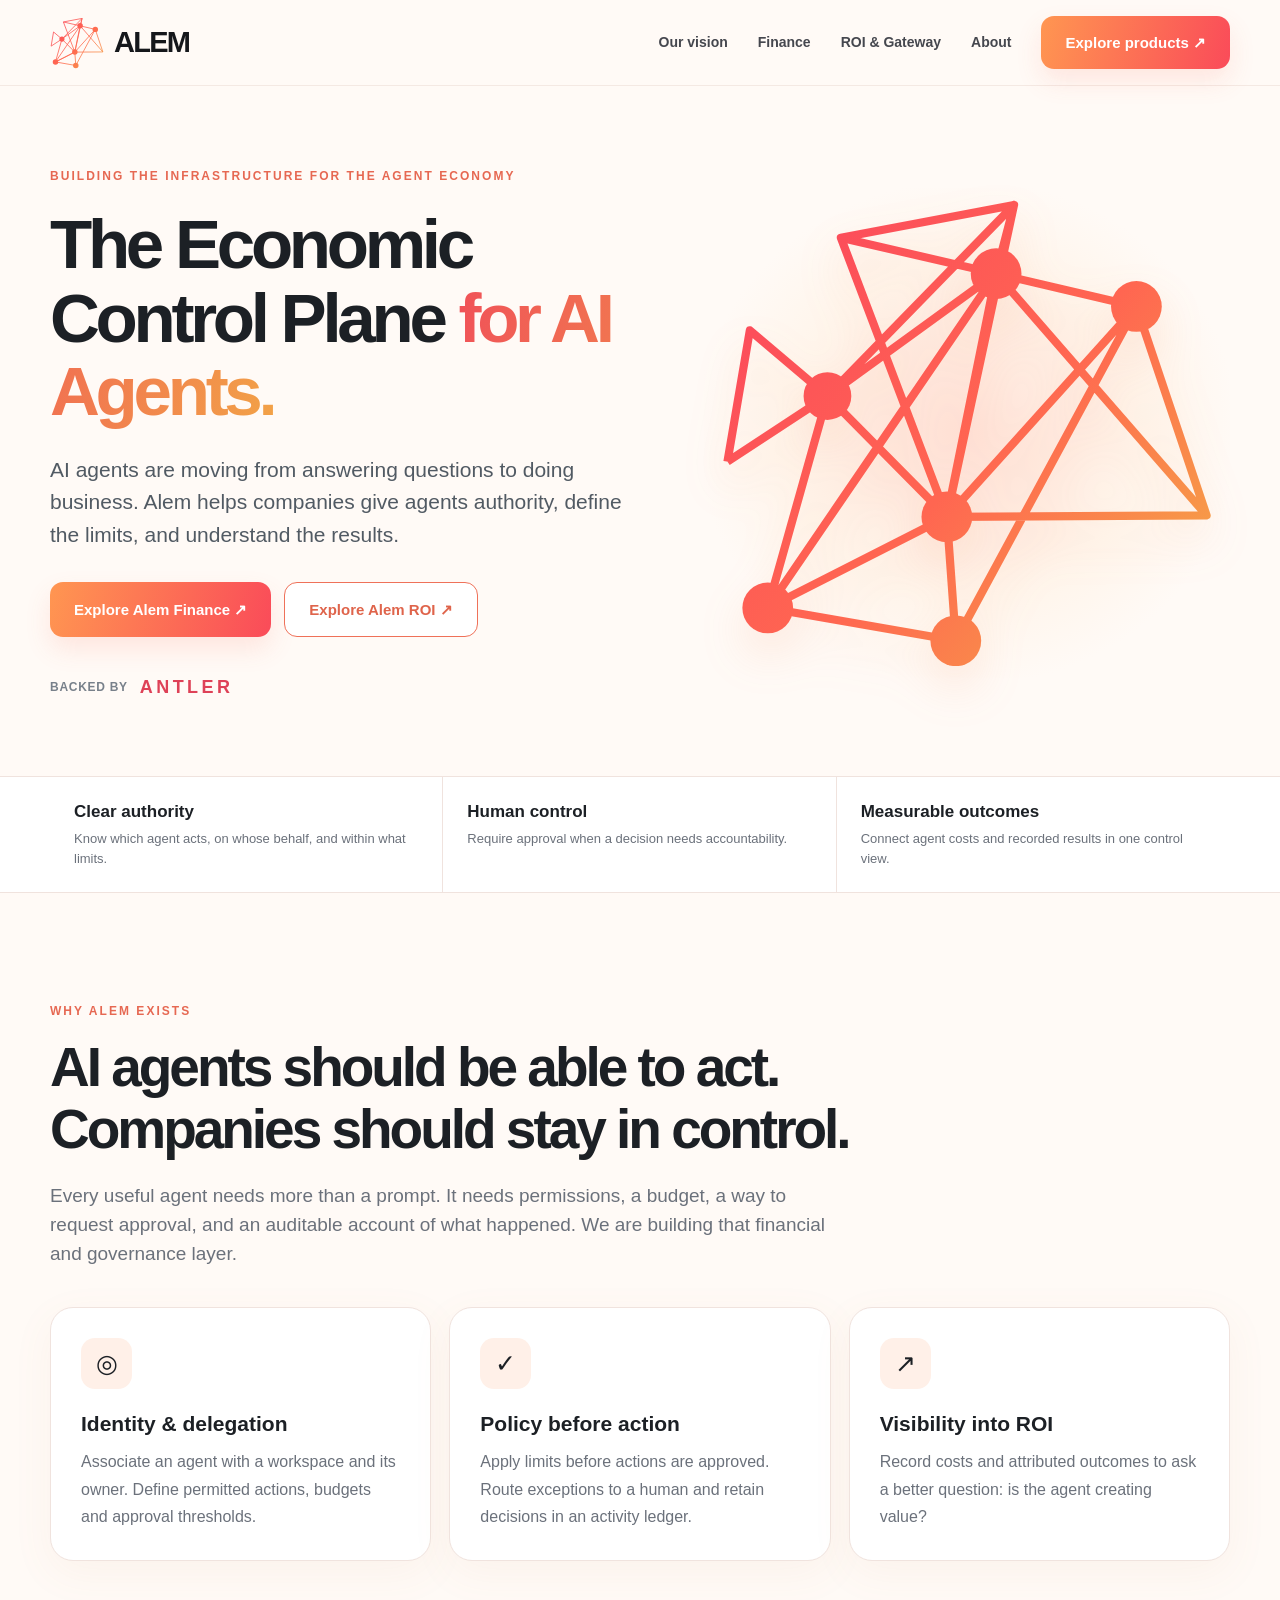
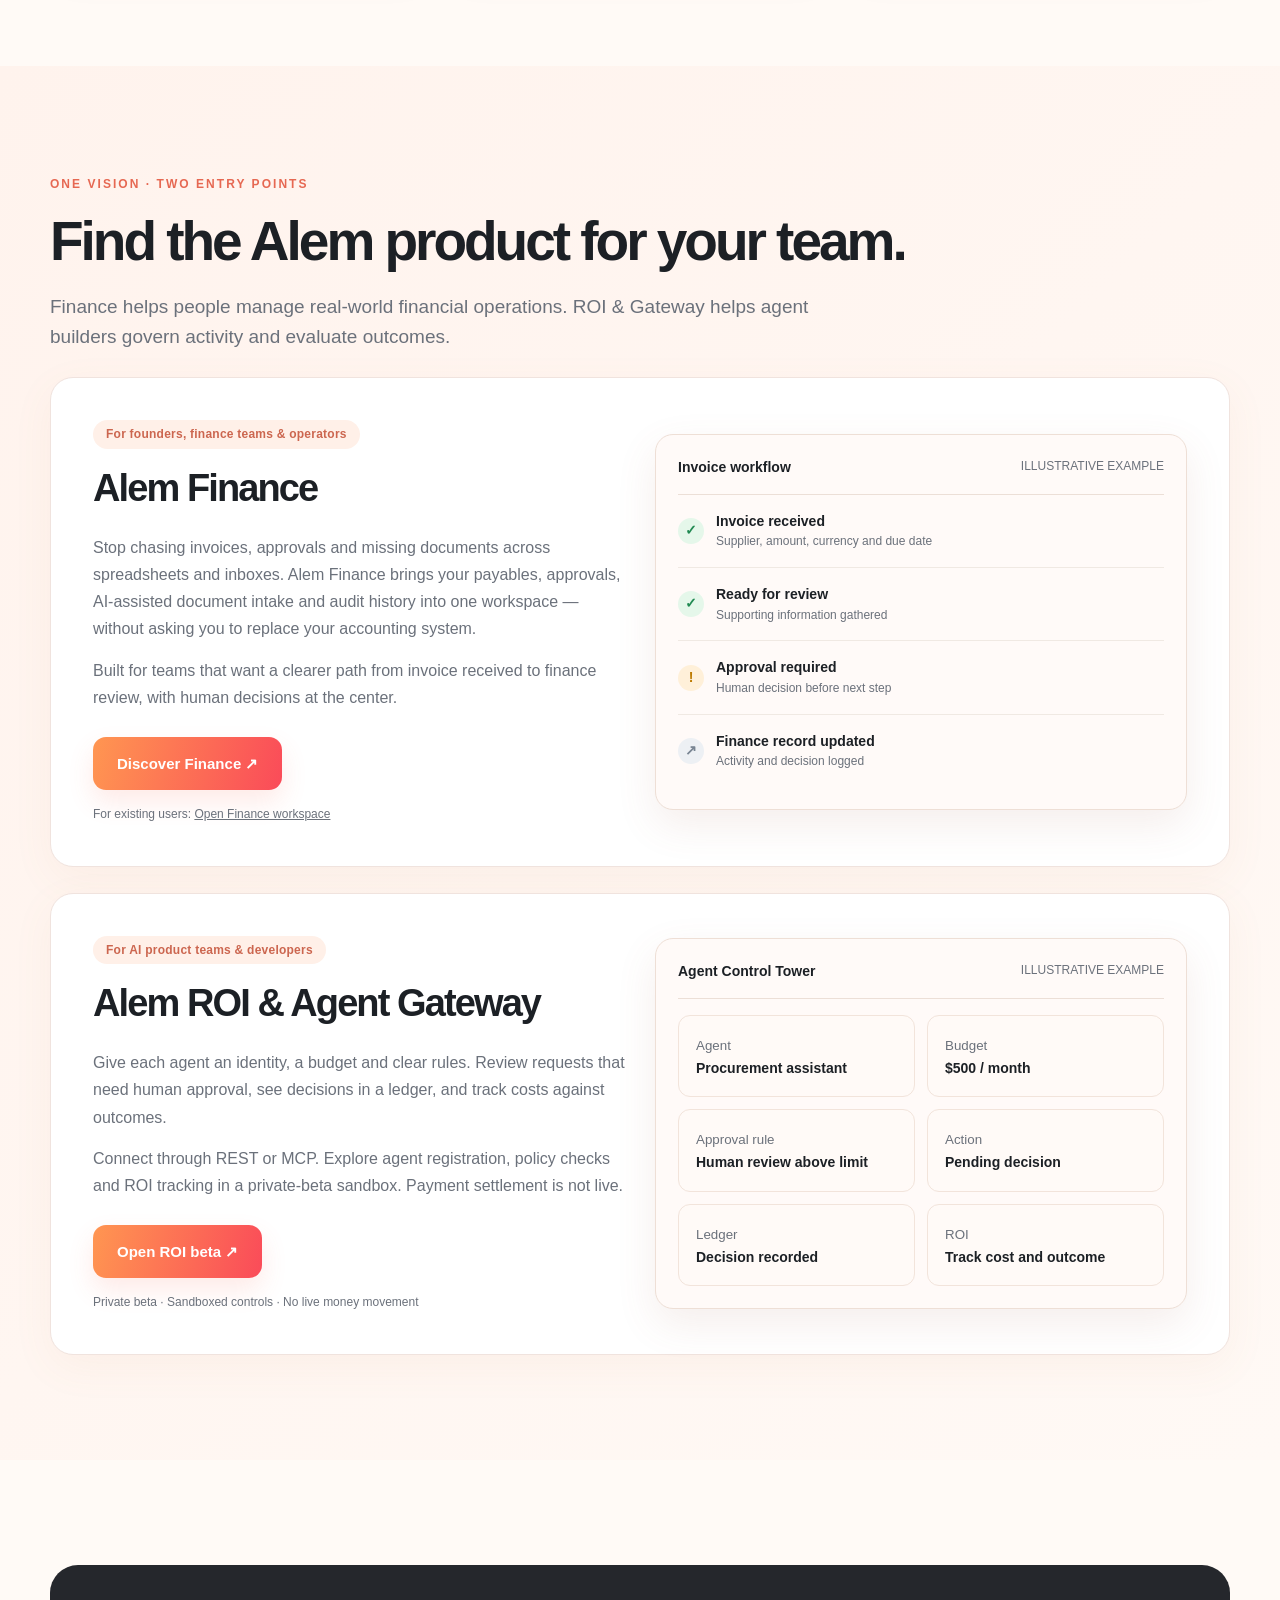
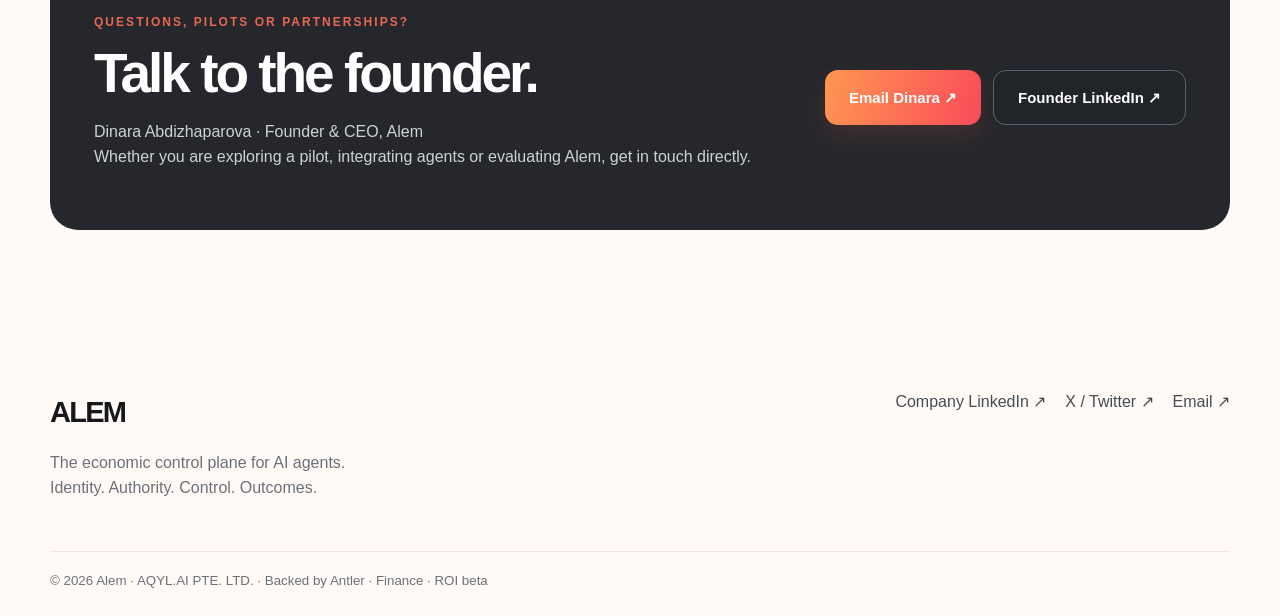
==== index.html @ 7bfc867e "Add redesigned Alem vision homepage with Finance, ROI, Antler, founder and social links" ====
<!doctype html>
<html lang="en">
<head>
<meta charset="utf-8"><meta name="viewport" content="width=device-width, initial-scale=1">
<title>Alem — The Economic Control Plane for AI Agents</title>
<meta name="description" content="Alem helps companies put AI agents to work with identity, delegated authority, budgets, approvals, and measurable outcomes. Explore Alem Finance and Alem ROI.">
<meta name="theme-color" content="#fffaf6"><link rel="canonical" href="https://askalem.com/">
<meta property="og:title" content="Alem — The Economic Control Plane for AI Agents"><meta property="og:description" content="Give your agent a budget. See if it can earn it back."><meta property="og:type" content="website"><meta property="og:url" content="https://askalem.com/">
<script type="application/ld+json">{"@context":"https://schema.org","@type":"Organization","name":"Alem","legalName":"AQYL.AI PTE. LTD.","url":"https://askalem.com/","email":"dinara@askalem.com","sameAs":["https://www.linkedin.com/company/askalemcom/","https://x.com/askalemai"],"founder":{"@type":"Person","name":"Dinara Abdizhaparova","url":"https://www.linkedin.com/in/dinara-a-2a48a358/"}}</script>
<style>
:root{--ink:#1c2025;--muted:#6b717b;--line:#f0e3de;--coral:#fa515a;--orange:#f49c4b;--bg:#fffaf6;--cream:#fff1e9}
*{box-sizing:border-box}html{scroll-behavior:smooth}body{margin:0;font:16px/1.55 Inter,-apple-system,BlinkMacSystemFont,"Segoe UI",Arial,sans-serif;color:var(--ink);background:var(--bg)}a{color:inherit;text-decoration:none}a:hover{opacity:.86}.container{width:min(1180px,calc(100% - 44px));margin:auto}
header{position:sticky;top:0;z-index:20;background:#fffaf6ef;backdrop-filter:blur(14px);border-bottom:1px solid #f4e9e3}.nav{height:85px;display:flex;align-items:center;justify-content:space-between;gap:22px}.logo{display:flex;align-items:center;gap:10px;font-size:29px;font-weight:900;letter-spacing:-.06em;color:#15171b}.logo svg{width:54px;height:54px}.navlinks{display:flex;align-items:center;gap:30px;font-size:14px;font-weight:550}.navlinks a:not(.btn){color:#45474e}
.btn{display:inline-flex;align-items:center;justify-content:center;gap:13px;border-radius:13px;padding:15px 24px;font-size:15px;font-weight:750;white-space:nowrap;transition:transform .15s;min-height:50px}.btn:hover{transform:translateY(-2px);opacity:1}.btn.primary{color:#fff;background:linear-gradient(105deg,#ff9651,#fa4b59);box-shadow:0 12px 26px #f7654b22}.btn.outline{border:1px solid #ef7159;color:#df644b;background:#fff}.btn.dark{background:#212429;color:#fff}
.hero{display:grid;grid-template-columns:1.08fr .92fr;align-items:center;gap:36px;min-height:690px;padding:75px 0 72px}.eyebrow{font-size:12px;letter-spacing:.17em;font-weight:850;color:#e66852;text-transform:uppercase}.hero h1{font-size:clamp(44px,5.4vw,77px);line-height:1.065;letter-spacing:-.062em;margin:20px 0 25px;max-width:680px}.gradient{background:linear-gradient(105deg,#f05158,#f2a247);background-clip:text;-webkit-background-clip:text;color:transparent}.hero p{max-width:600px;font-size:21px;color:#515a63;line-height:1.55}.actions{display:flex;gap:13px;flex-wrap:wrap;margin-top:30px}.trust{margin-top:37px;display:flex;align-items:center;gap:12px;font-size:12px;font-weight:700;color:#78808a;letter-spacing:.06em}.trust strong{color:#de4157;letter-spacing:.19em;font-size:18px}.glow{position:relative;display:grid;place-items:center;min-height:490px;background:radial-gradient(ellipse,#ffe2d7 0%,#fff5eb 48%,transparent 73%)}.glow svg{width:min(100%,500px);filter:drop-shadow(0 22px 22px #ee7e4b24)}
.stats{border-top:1px solid var(--line);border-bottom:1px solid var(--line);background:#fff}.stats .container{display:grid;grid-template-columns:repeat(3,1fr)}.stat{padding:22px 24px;border-right:1px solid var(--line)}.stat:last-child{border:0}.stat b{font-size:17px}.stat p{font-size:13px;color:var(--muted);margin:4px 0 0}
.section{padding:105px 0}.section.cream{background:linear-gradient(135deg,#fff3ed,#fff9f5)}h2{font-size:clamp(34px,4.4vw,55px);letter-spacing:-.055em;line-height:1.12;margin:15px 0 20px}.lede{color:var(--muted);font-size:19px;max-width:790px}.three{display:grid;grid-template-columns:repeat(3,1fr);gap:18px;margin-top:38px}.tile,.product,.panel{border:1px solid var(--line);background:#fff;border-radius:23px;padding:30px;box-shadow:0 12px 42px #c3795010}.tile .symbol{font-size:25px;display:grid;place-items:center;width:51px;height:51px;border-radius:14px;background:#fff0e8}.tile h3{font-size:21px;margin:19px 0 8px}.tile p,.product p{color:var(--muted);margin:0;line-height:1.7}
.product{display:grid;grid-template-columns:1fr 1fr;align-items:center;gap:30px;padding:42px;margin-top:26px}.product h3{font-size:38px;letter-spacing:-.05em;margin:10px 0 16px}.product .btn{margin-top:26px}.mockup{background:#fffaf8;border:1px solid #eedfd6;border-radius:18px;padding:22px;box-shadow:0 15px 40px #9c61481b}.mockup .top{display:flex;justify-content:space-between;gap:12px;border-bottom:1px solid #ecdfd7;padding-bottom:15px;font-size:14px}.tiny{font-size:12px;color:var(--muted)}.flowline{display:flex;align-items:center;gap:12px;border-bottom:1px solid #f0e9e3;padding:16px 0;font-size:14px}.flowline:last-child{border-bottom:0}.dot{flex:none;width:26px;height:26px;border-radius:50%;display:grid;place-items:center;background:#e5f7ea;color:#218a52;font-weight:900}.dot.warn{background:#fff0d9;color:#bd7a00}.dot.neutral{background:#edf0f4;color:#788492}
.controls{display:grid;grid-template-columns:repeat(2,1fr);gap:12px}.control{background:#fffaf7;border:1px solid #f2e4db;border-radius:12px;padding:17px}.control b{display:block;font-size:14px}.control small{color:var(--muted)}
.label{display:inline-block;background:#fff0e8;color:#cc664f;border-radius:100px;padding:5px 13px;font-size:12px;font-weight:800;letter-spacing:.02em}.note{font-size:12px;color:var(--muted);margin-top:15px}.founder{display:flex;justify-content:space-between;align-items:center;gap:28px;background:#25272c;color:#fff;border-radius:28px;padding:44px}.founder h2{margin:9px 0}.founder p{color:#ced2d7}.founder .links{display:flex;gap:12px;flex-wrap:wrap}.founder .btn{border:1px solid #5c626c}.founder .btn.primary{border:0}
footer{padding:55px 0 25px}footer .foot{display:flex;gap:25px;justify-content:space-between;align-items:flex-start;flex-wrap:wrap}footer .social{display:flex;gap:19px;flex-wrap:wrap;color:#454c55}footer small{color:var(--muted);display:block;margin-top:34px;border-top:1px solid var(--line);padding-top:19px}
@media(max-width:900px){.hero,.product{grid-template-columns:1fr}.hero{min-height:0;padding:55px 0 35px}.glow{min-height:260px}.glow svg{max-width:330px}.three{grid-template-columns:1fr}.stats .container{grid-template-columns:1fr}.stat{border-right:0;border-bottom:1px solid var(--line)}.navlinks a:not(.btn){display:none}.section{padding:68px 0}.product{padding:25px}.founder{align-items:flex-start;flex-direction:column}}
@media(max-width:520px){.container{width:min(100% - 32px,1180px)}.nav{height:68px}.logo{font-size:24px}.logo svg{width:42px;height:42px}.navlinks .btn{font-size:12px;padding:11px 12px;min-height:0}.hero h1{font-size:45px}.hero p{font-size:17px}.actions .btn{flex:1}.product h3{font-size:31px}.founder{padding:26px}.founder .links .btn{width:100%}.mockup{padding:15px}}
</style>
</head>
<body>
<header><div class="container nav">
<a class="logo" href="https://askalem.com/" aria-label="Alem home"><svg viewBox="0 0 335 313" fill="none" aria-hidden="true"><defs><linearGradient id="lg" x1="0" y1="0" x2="335" y2="310" gradientUnits="userSpaceOnUse"><stop stop-color="#fa455c"/><stop offset=".53" stop-color="#ff6950"/><stop offset="1" stop-color="#f4aa49"/></linearGradient></defs><g stroke="url(#lg)" stroke-width="5" stroke-linejoin="round"><path d="M7 176 22 88 74 132 187 50 199 4 83 26 154 213 34 274 160 296 281 72 328 212 154 213 160 296M7 176 74 132 154 213 187 50 281 72 154 213 199 4 74 132 34 274 187 50M83 26 187 50 328 212M34 274 154 213"/></g><g fill="url(#lg)"><circle cx="74" cy="132" r="16"/><circle cx="187" cy="50" r="17"/><circle cx="281" cy="72" r="17"/><circle cx="154" cy="213" r="17"/><circle cx="34" cy="274" r="17"/><circle cx="160" cy="296" r="17"/></g></svg><span>ALEM</span></a>
<nav class="navlinks"><a href="#vision">Our vision</a><a href="#finance">Finance</a><a href="#roi">ROI & Gateway</a><a href="#founder">About</a><a class="btn primary" href="#products">Explore products ↗</a></nav>
</div></header>
<main>
<section class="container hero">
<div><span class="eyebrow">Building the infrastructure for the agent economy</span><h1>The Economic Control Plane <span class="gradient">for AI Agents.</span></h1><p>AI agents are moving from answering questions to doing business. Alem helps companies give agents authority, define the limits, and understand the results.</p>
<div class="actions"><a class="btn primary" href="#finance">Explore Alem Finance ↗</a><a class="btn outline" href="#roi">Explore Alem ROI ↗</a></div><div class="trust"><span>BACKED BY</span><strong>ANTLER</strong></div></div>
<div class="glow"><svg viewBox="0 0 335 313" fill="none" role="img" aria-label="Alem network symbol"><defs><linearGradient id="heroGradient" x1="10" y1="20" x2="325" y2="300" gradientUnits="userSpaceOnUse"><stop stop-color="#fb465d"/><stop offset=".53" stop-color="#ff6651"/><stop offset="1" stop-color="#f4ab45"/></linearGradient></defs><g stroke="url(#heroGradient)" stroke-width="5.5" stroke-linejoin="round"><path d="M7 176 22 88 74 132 187 50 199 4 83 26 154 213 34 274 160 296 281 72 328 212 154 213 160 296M7 176 74 132 154 213 187 50 281 72 154 213 199 4 74 132 34 274 187 50M83 26 187 50 328 212M34 274 154 213"/></g><g fill="url(#heroGradient)"><circle cx="74" cy="132" r="16"/><circle cx="187" cy="50" r="17"/><circle cx="281" cy="72" r="17"/><circle cx="154" cy="213" r="17"/><circle cx="34" cy="274" r="17"/><circle cx="160" cy="296" r="17"/></g></svg></div>
</section>
<div class="stats"><div class="container"><div class="stat"><b>Clear authority</b><p>Know which agent acts, on whose behalf, and within what limits.</p></div><div class="stat"><b>Human control</b><p>Require approval when a decision needs accountability.</p></div><div class="stat"><b>Measurable outcomes</b><p>Connect agent costs and recorded results in one control view.</p></div></div></div>
<section class="section" id="vision"><div class="container"><span class="eyebrow">Why Alem exists</span><h2>AI agents should be able to act.<br>Companies should stay in control.</h2><p class="lede">Every useful agent needs more than a prompt. It needs permissions, a budget, a way to request approval, and an auditable account of what happened. We are building that financial and governance layer.</p><div class="three">
<article class="tile"><div class="symbol">◎</div><h3>Identity & delegation</h3><p>Associate an agent with a workspace and its owner. Define permitted actions, budgets and approval thresholds.</p></article>
<article class="tile"><div class="symbol">✓</div><h3>Policy before action</h3><p>Apply limits before actions are approved. Route exceptions to a human and retain decisions in an activity ledger.</p></article>
<article class="tile"><div class="symbol">↗</div><h3>Visibility into ROI</h3><p>Record costs and attributed outcomes to ask a better question: is the agent creating value?</p></article>
</div></div></section>
<section class="section cream" id="products"><div class="container"><span class="eyebrow">One vision · Two entry points</span><h2>Find the Alem product for your team.</h2><p class="lede">Finance helps people manage real-world financial operations. ROI & Gateway helps agent builders govern activity and evaluate outcomes.</p>
<article class="product" id="finance"><div><span class="label">For founders, finance teams & operators</span><h3>Alem Finance</h3><p>Stop chasing invoices, approvals and missing documents across spreadsheets and inboxes. Alem Finance brings your payables, approvals, AI-assisted document intake and audit history into one workspace — without asking you to replace your accounting system.</p><p style="margin-top:14px">Built for teams that want a clearer path from invoice received to finance review, with human decisions at the center.</p><a href="https://finance.askalem.com/" class="btn primary">Discover Finance ↗</a><div class="note">For existing users: <a href="https://app.finance.askalem.com/" style="text-decoration:underline">Open Finance workspace</a></div></div>
<div class="mockup"><div class="top"><strong>Invoice workflow</strong><span class="tiny">ILLUSTRATIVE EXAMPLE</span></div><div class="flowline"><span class="dot">✓</span><div><b>Invoice received</b><div class="tiny">Supplier, amount, currency and due date</div></div></div><div class="flowline"><span class="dot">✓</span><div><b>Ready for review</b><div class="tiny">Supporting information gathered</div></div></div><div class="flowline"><span class="dot warn">!</span><div><b>Approval required</b><div class="tiny">Human decision before next step</div></div></div><div class="flowline"><span class="dot neutral">↗</span><div><b>Finance record updated</b><div class="tiny">Activity and decision logged</div></div></div></div></article>
<article class="product" id="roi"><div><span class="label">For AI product teams & developers</span><h3>Alem ROI & Agent Gateway</h3><p>Give each agent an identity, a budget and clear rules. Review requests that need human approval, see decisions in a ledger, and track costs against outcomes.</p><p style="margin-top:14px">Connect through REST or MCP. Explore agent registration, policy checks and ROI tracking in a private-beta sandbox. Payment settlement is not live.</p><a href="https://beta.askalem.com/" class="btn primary">Open ROI beta ↗</a><div class="note">Private beta · Sandboxed controls · No live money movement</div></div>
<div class="mockup"><div class="top"><strong>Agent Control Tower</strong><span class="tiny">ILLUSTRATIVE EXAMPLE</span></div><div class="controls" style="margin-top:16px"><div class="control"><small>Agent</small><b>Procurement assistant</b></div><div class="control"><small>Budget</small><b>$500 / month</b></div><div class="control"><small>Approval rule</small><b>Human review above limit</b></div><div class="control"><small>Action</small><b>Pending decision</b></div><div class="control"><small>Ledger</small><b>Decision recorded</b></div><div class="control"><small>ROI</small><b>Track cost and outcome</b></div></div></div></article>
</div></section>
<section class="section" id="founder"><div class="container"><div class="founder"><div><span class="eyebrow">Questions, pilots or partnerships?</span><h2>Talk to the founder.</h2><p>Dinara Abdizhaparova · Founder & CEO, Alem<br>Whether you are exploring a pilot, integrating agents or evaluating Alem, get in touch directly.</p></div><div class="links"><a class="btn primary" href="mailto:dinara@askalem.com?subject=Hello%20Alem">Email Dinara ↗</a><a class="btn dark" href="https://www.linkedin.com/in/dinara-a-2a48a358/" target="_blank" rel="noopener">Founder LinkedIn ↗</a></div></div></div></section>
</main>
<footer><div class="container"><div class="foot"><div><a class="logo" href="https://askalem.com/">ALEM</a><p style="color:#6b717b;max-width:410px">The economic control plane for AI agents.<br>Identity. Authority. Control. Outcomes.</p></div><div class="social"><a href="https://www.linkedin.com/company/askalemcom/" target="_blank" rel="noopener">Company LinkedIn ↗</a><a href="https://x.com/askalemai" target="_blank" rel="noopener">X / Twitter ↗</a><a href="mailto:dinara@askalem.com">Email ↗</a></div></div><small>© 2026 Alem · AQYL.AI PTE. LTD. · Backed by Antler · <a href="https://finance.askalem.com/">Finance</a> · <a href="https://beta.askalem.com/">ROI beta</a></small></div></footer>
</body></html>
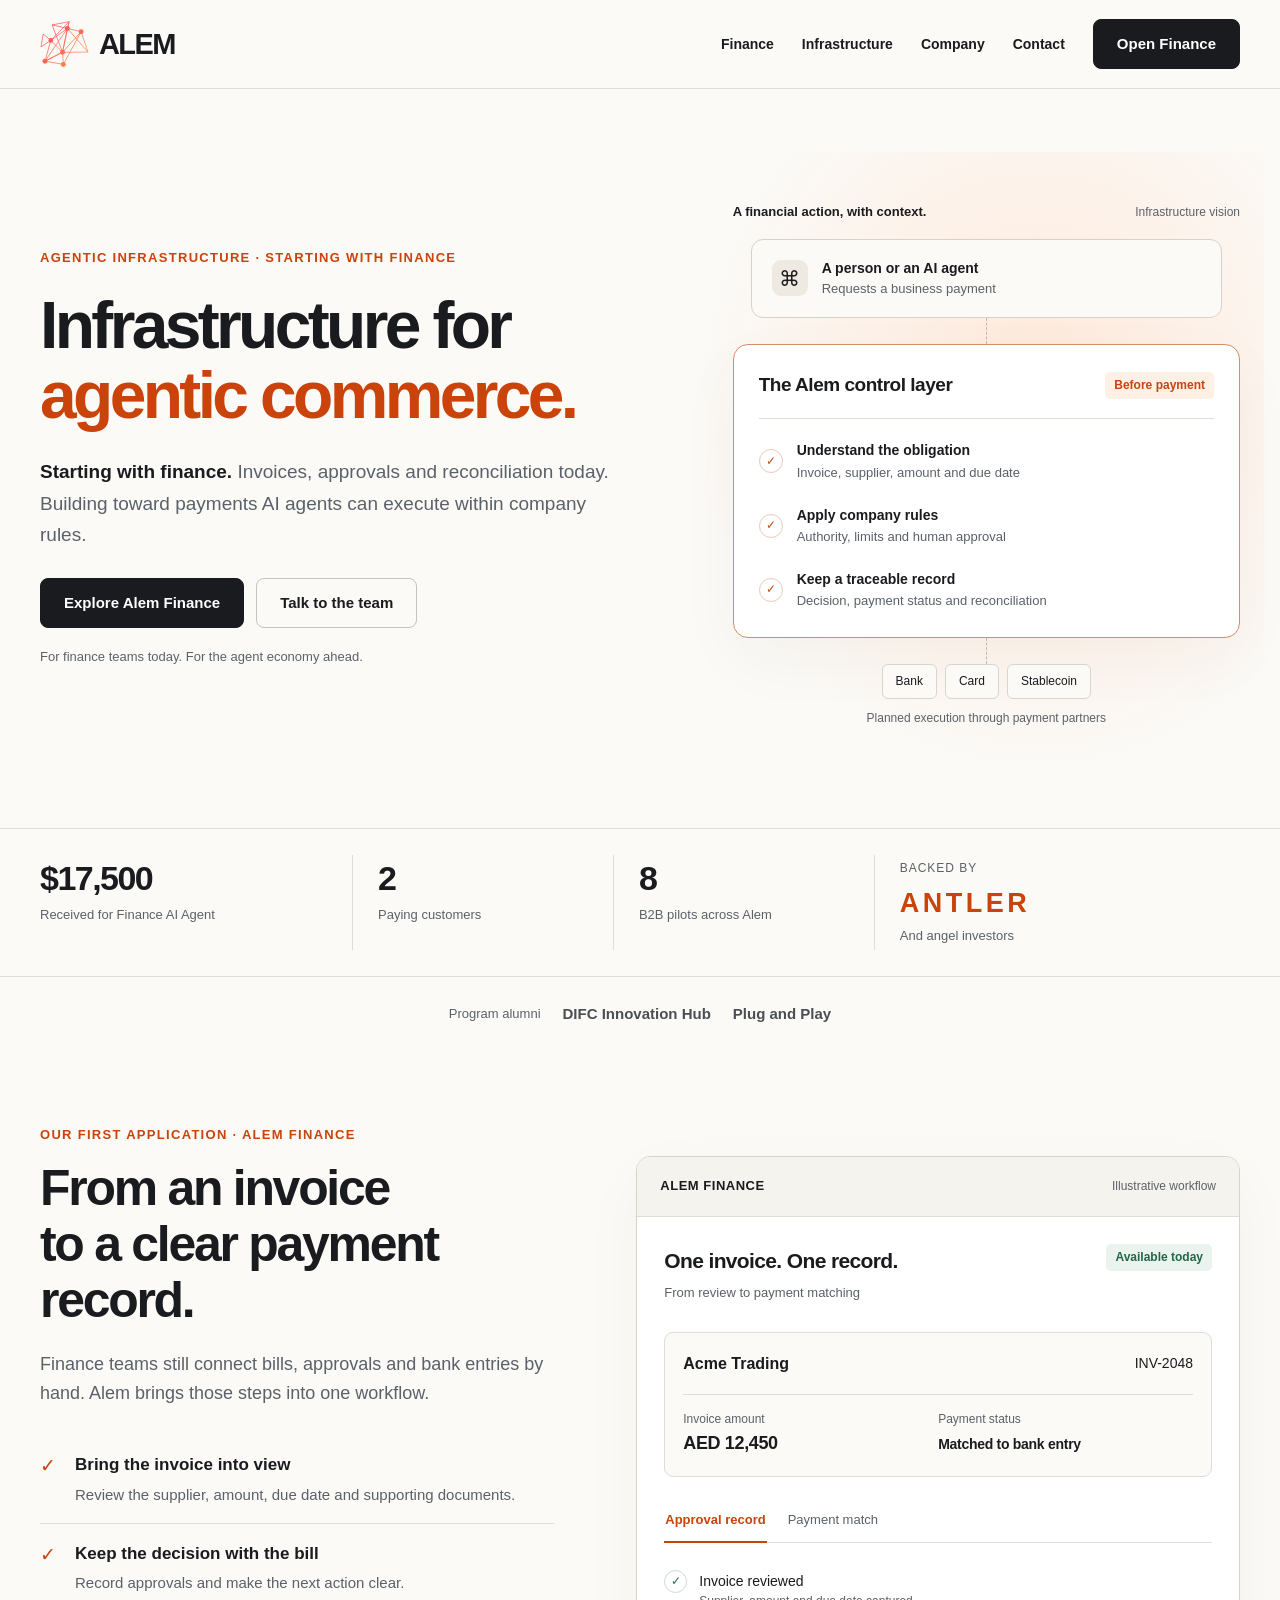
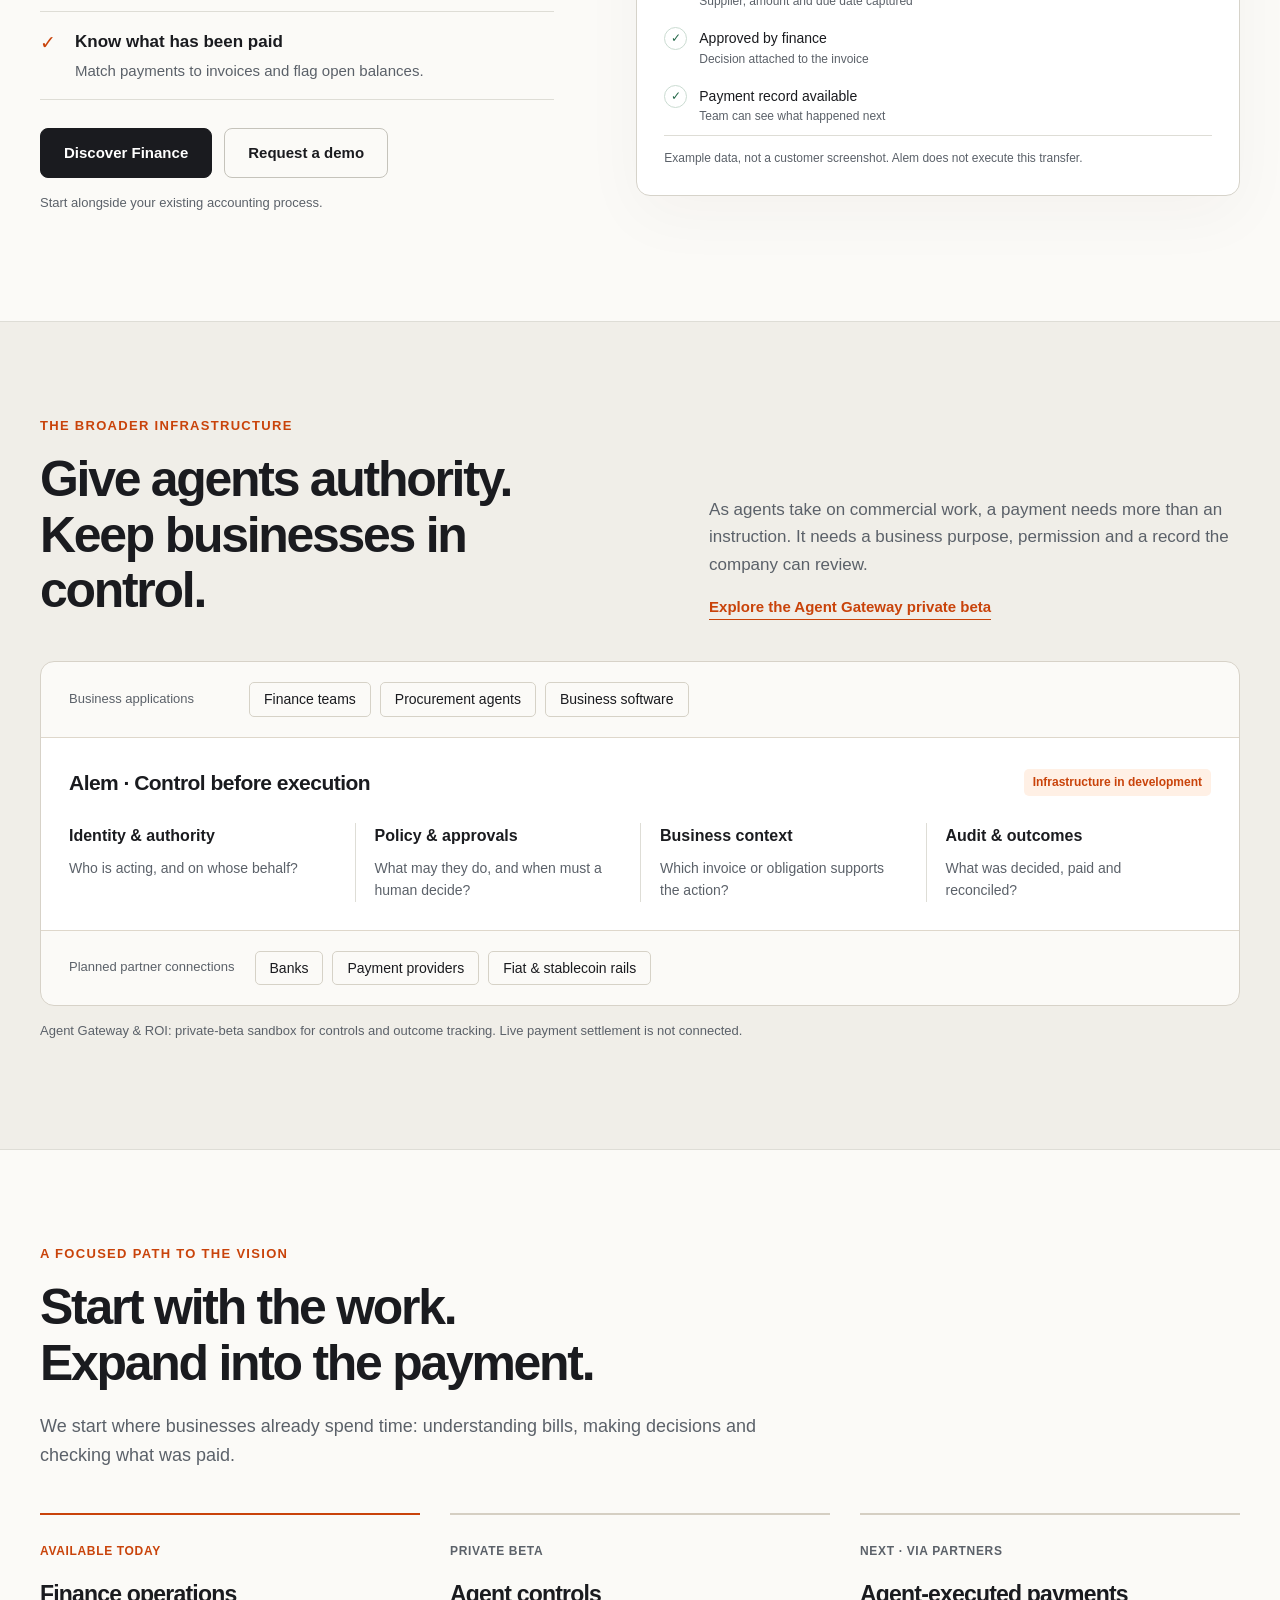
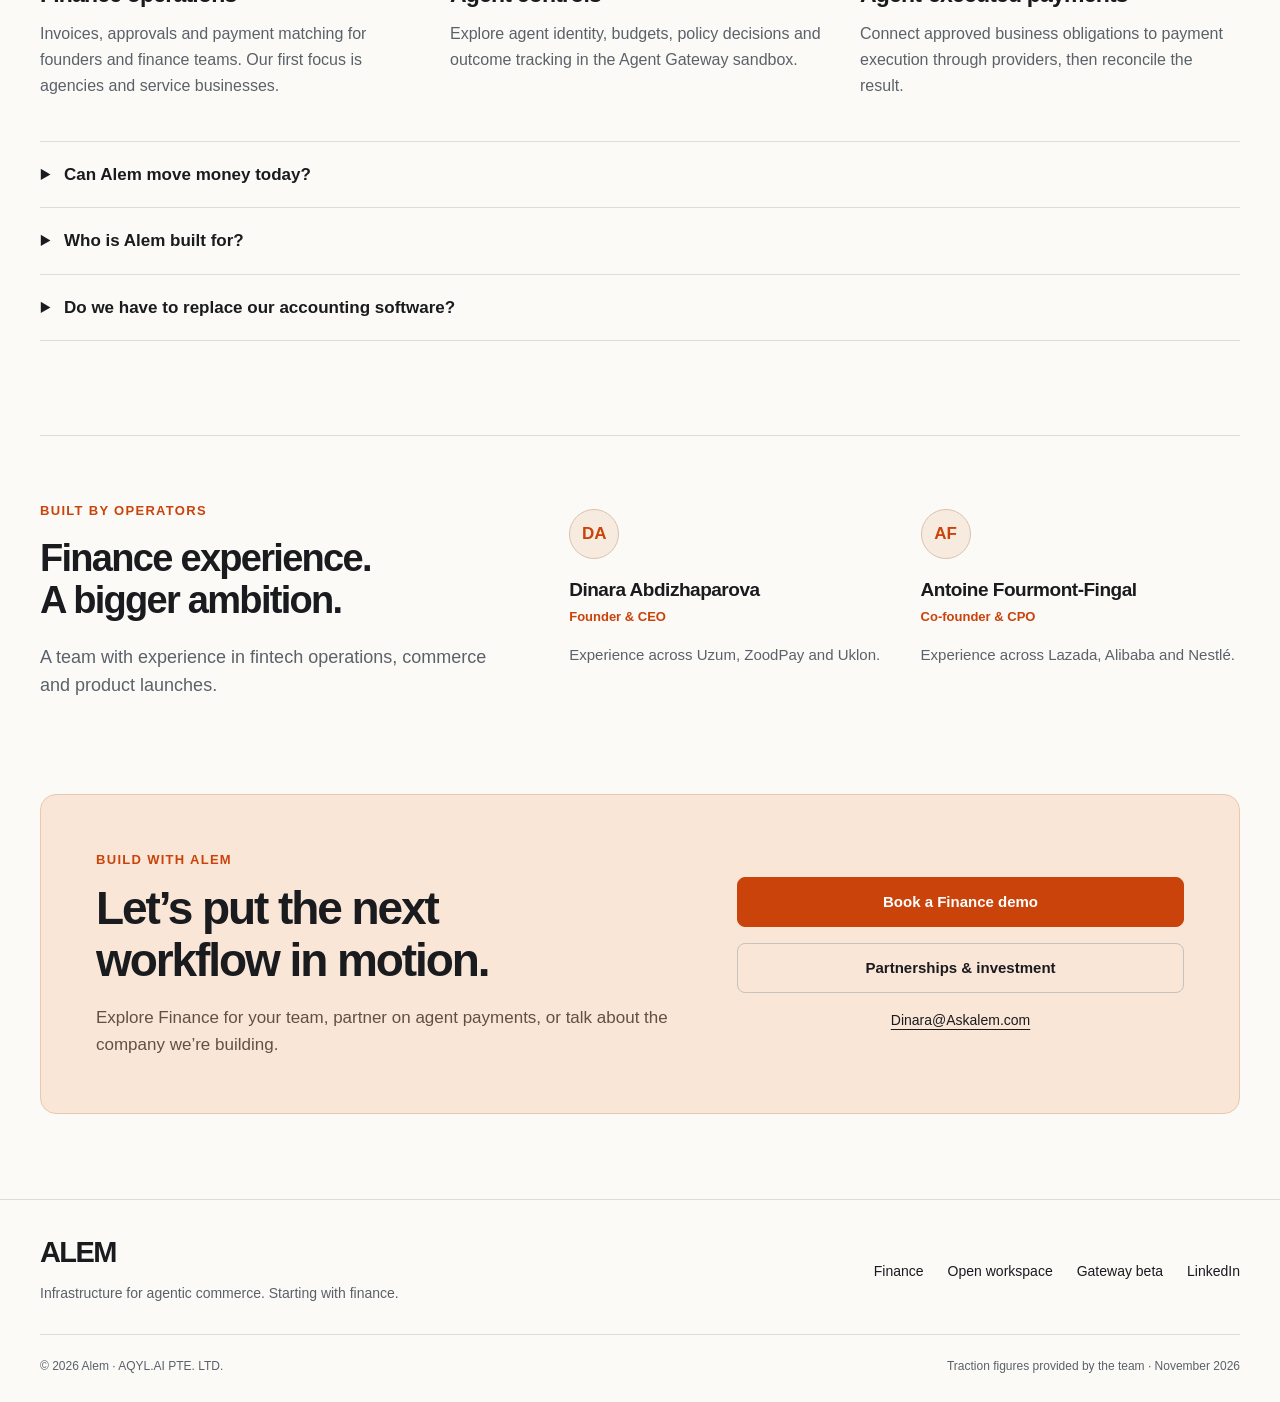
==== commit 1527997b: "Reposition Alem homepage around agentic commerce starting with finance" ====
--- a/index.html
+++ b/index.html
@@ -1,52 +1,45 @@
-<!doctype html>
-<html lang="en">
-<head>
-<meta charset="utf-8"><meta name="viewport" content="width=device-width, initial-scale=1">
-<title>Alem — The Economic Control Plane for AI Agents</title>
-<meta name="description" content="Alem helps companies put AI agents to work with identity, delegated authority, budgets, approvals, and measurable outcomes. Explore Alem Finance and Alem ROI.">
-<meta name="theme-color" content="#fffaf6"><link rel="canonical" href="https://askalem.com/">
-<meta property="og:title" content="Alem — The Economic Control Plane for AI Agents"><meta property="og:description" content="Give your agent a budget. See if it can earn it back."><meta property="og:type" content="website"><meta property="og:url" content="https://askalem.com/">
-<script type="application/ld+json">{"@context":"https://schema.org","@type":"Organization","name":"Alem","legalName":"AQYL.AI PTE. LTD.","url":"https://askalem.com/","email":"dinara@askalem.com","sameAs":["https://www.linkedin.com/company/askalemcom/","https://x.com/askalemai"],"founder":{"@type":"Person","name":"Dinara Abdizhaparova","url":"https://www.linkedin.com/in/dinara-a-2a48a358/"}}</script>
-<style>
-:root{--ink:#1c2025;--muted:#6b717b;--line:#f0e3de;--coral:#fa515a;--orange:#f49c4b;--bg:#fffaf6;--cream:#fff1e9}
-*{box-sizing:border-box}html{scroll-behavior:smooth}body{margin:0;font:16px/1.55 Inter,-apple-system,BlinkMacSystemFont,"Segoe UI",Arial,sans-serif;color:var(--ink);background:var(--bg)}a{color:inherit;text-decoration:none}a:hover{opacity:.86}.container{width:min(1180px,calc(100% - 44px));margin:auto}
-header{position:sticky;top:0;z-index:20;background:#fffaf6ef;backdrop-filter:blur(14px);border-bottom:1px solid #f4e9e3}.nav{height:85px;display:flex;align-items:center;justify-content:space-between;gap:22px}.logo{display:flex;align-items:center;gap:10px;font-size:29px;font-weight:900;letter-spacing:-.06em;color:#15171b}.logo svg{width:54px;height:54px}.navlinks{display:flex;align-items:center;gap:30px;font-size:14px;font-weight:550}.navlinks a:not(.btn){color:#45474e}
-.btn{display:inline-flex;align-items:center;justify-content:center;gap:13px;border-radius:13px;padding:15px 24px;font-size:15px;font-weight:750;white-space:nowrap;transition:transform .15s;min-height:50px}.btn:hover{transform:translateY(-2px);opacity:1}.btn.primary{color:#fff;background:linear-gradient(105deg,#ff9651,#fa4b59);box-shadow:0 12px 26px #f7654b22}.btn.outline{border:1px solid #ef7159;color:#df644b;background:#fff}.btn.dark{background:#212429;color:#fff}
-.hero{display:grid;grid-template-columns:1.08fr .92fr;align-items:center;gap:36px;min-height:690px;padding:75px 0 72px}.eyebrow{font-size:12px;letter-spacing:.17em;font-weight:850;color:#e66852;text-transform:uppercase}.hero h1{font-size:clamp(44px,5.4vw,77px);line-height:1.065;letter-spacing:-.062em;margin:20px 0 25px;max-width:680px}.gradient{background:linear-gradient(105deg,#f05158,#f2a247);background-clip:text;-webkit-background-clip:text;color:transparent}.hero p{max-width:600px;font-size:21px;color:#515a63;line-height:1.55}.actions{display:flex;gap:13px;flex-wrap:wrap;margin-top:30px}.trust{margin-top:37px;display:flex;align-items:center;gap:12px;font-size:12px;font-weight:700;color:#78808a;letter-spacing:.06em}.trust strong{color:#de4157;letter-spacing:.19em;font-size:18px}.glow{position:relative;display:grid;place-items:center;min-height:490px;background:radial-gradient(ellipse,#ffe2d7 0%,#fff5eb 48%,transparent 73%)}.glow svg{width:min(100%,500px);filter:drop-shadow(0 22px 22px #ee7e4b24)}
-.stats{border-top:1px solid var(--line);border-bottom:1px solid var(--line);background:#fff}.stats .container{display:grid;grid-template-columns:repeat(3,1fr)}.stat{padding:22px 24px;border-right:1px solid var(--line)}.stat:last-child{border:0}.stat b{font-size:17px}.stat p{font-size:13px;color:var(--muted);margin:4px 0 0}
-.section{padding:105px 0}.section.cream{background:linear-gradient(135deg,#fff3ed,#fff9f5)}h2{font-size:clamp(34px,4.4vw,55px);letter-spacing:-.055em;line-height:1.12;margin:15px 0 20px}.lede{color:var(--muted);font-size:19px;max-width:790px}.three{display:grid;grid-template-columns:repeat(3,1fr);gap:18px;margin-top:38px}.tile,.product,.panel{border:1px solid var(--line);background:#fff;border-radius:23px;padding:30px;box-shadow:0 12px 42px #c3795010}.tile .symbol{font-size:25px;display:grid;place-items:center;width:51px;height:51px;border-radius:14px;background:#fff0e8}.tile h3{font-size:21px;margin:19px 0 8px}.tile p,.product p{color:var(--muted);margin:0;line-height:1.7}
-.product{display:grid;grid-template-columns:1fr 1fr;align-items:center;gap:30px;padding:42px;margin-top:26px}.product h3{font-size:38px;letter-spacing:-.05em;margin:10px 0 16px}.product .btn{margin-top:26px}.mockup{background:#fffaf8;border:1px solid #eedfd6;border-radius:18px;padding:22px;box-shadow:0 15px 40px #9c61481b}.mockup .top{display:flex;justify-content:space-between;gap:12px;border-bottom:1px solid #ecdfd7;padding-bottom:15px;font-size:14px}.tiny{font-size:12px;color:var(--muted)}.flowline{display:flex;align-items:center;gap:12px;border-bottom:1px solid #f0e9e3;padding:16px 0;font-size:14px}.flowline:last-child{border-bottom:0}.dot{flex:none;width:26px;height:26px;border-radius:50%;display:grid;place-items:center;background:#e5f7ea;color:#218a52;font-weight:900}.dot.warn{background:#fff0d9;color:#bd7a00}.dot.neutral{background:#edf0f4;color:#788492}
-.controls{display:grid;grid-template-columns:repeat(2,1fr);gap:12px}.control{background:#fffaf7;border:1px solid #f2e4db;border-radius:12px;padding:17px}.control b{display:block;font-size:14px}.control small{color:var(--muted)}
-.label{display:inline-block;background:#fff0e8;color:#cc664f;border-radius:100px;padding:5px 13px;font-size:12px;font-weight:800;letter-spacing:.02em}.note{font-size:12px;color:var(--muted);margin-top:15px}.founder{display:flex;justify-content:space-between;align-items:center;gap:28px;background:#25272c;color:#fff;border-radius:28px;padding:44px}.founder h2{margin:9px 0}.founder p{color:#ced2d7}.founder .links{display:flex;gap:12px;flex-wrap:wrap}.founder .btn{border:1px solid #5c626c}.founder .btn.primary{border:0}
-footer{padding:55px 0 25px}footer .foot{display:flex;gap:25px;justify-content:space-between;align-items:flex-start;flex-wrap:wrap}footer .social{display:flex;gap:19px;flex-wrap:wrap;color:#454c55}footer small{color:var(--muted);display:block;margin-top:34px;border-top:1px solid var(--line);padding-top:19px}
-@media(max-width:900px){.hero,.product{grid-template-columns:1fr}.hero{min-height:0;padding:55px 0 35px}.glow{min-height:260px}.glow svg{max-width:330px}.three{grid-template-columns:1fr}.stats .container{grid-template-columns:1fr}.stat{border-right:0;border-bottom:1px solid var(--line)}.navlinks a:not(.btn){display:none}.section{padding:68px 0}.product{padding:25px}.founder{align-items:flex-start;flex-direction:column}}
-@media(max-width:520px){.container{width:min(100% - 32px,1180px)}.nav{height:68px}.logo{font-size:24px}.logo svg{width:42px;height:42px}.navlinks .btn{font-size:12px;padding:11px 12px;min-height:0}.hero h1{font-size:45px}.hero p{font-size:17px}.actions .btn{flex:1}.product h3{font-size:31px}.founder{padding:26px}.founder .links .btn{width:100%}.mockup{padding:15px}}
-</style>
-</head>
-<body>
-<header><div class="container nav">
-<a class="logo" href="https://askalem.com/" aria-label="Alem home"><svg viewBox="0 0 335 313" fill="none" aria-hidden="true"><defs><linearGradient id="lg" x1="0" y1="0" x2="335" y2="310" gradientUnits="userSpaceOnUse"><stop stop-color="#fa455c"/><stop offset=".53" stop-color="#ff6950"/><stop offset="1" stop-color="#f4aa49"/></linearGradient></defs><g stroke="url(#lg)" stroke-width="5" stroke-linejoin="round"><path d="M7 176 22 88 74 132 187 50 199 4 83 26 154 213 34 274 160 296 281 72 328 212 154 213 160 296M7 176 74 132 154 213 187 50 281 72 154 213 199 4 74 132 34 274 187 50M83 26 187 50 328 212M34 274 154 213"/></g><g fill="url(#lg)"><circle cx="74" cy="132" r="16"/><circle cx="187" cy="50" r="17"/><circle cx="281" cy="72" r="17"/><circle cx="154" cy="213" r="17"/><circle cx="34" cy="274" r="17"/><circle cx="160" cy="296" r="17"/></g></svg><span>ALEM</span></a>
-<nav class="navlinks"><a href="#vision">Our vision</a><a href="#finance">Finance</a><a href="#roi">ROI & Gateway</a><a href="#founder">About</a><a class="btn primary" href="#products">Explore products ↗</a></nav>
-</div></header>
-<main>
-<section class="container hero">
-<div><span class="eyebrow">Building the infrastructure for the agent economy</span><h1>The Economic Control Plane <span class="gradient">for AI Agents.</span></h1><p>AI agents are moving from answering questions to doing business. Alem helps companies give agents authority, define the limits, and understand the results.</p>
-<div class="actions"><a class="btn primary" href="#finance">Explore Alem Finance ↗</a><a class="btn outline" href="#roi">Explore Alem ROI ↗</a></div><div class="trust"><span>BACKED BY</span><strong>ANTLER</strong></div></div>
-<div class="glow"><svg viewBox="0 0 335 313" fill="none" role="img" aria-label="Alem network symbol"><defs><linearGradient id="heroGradient" x1="10" y1="20" x2="325" y2="300" gradientUnits="userSpaceOnUse"><stop stop-color="#fb465d"/><stop offset=".53" stop-color="#ff6651"/><stop offset="1" stop-color="#f4ab45"/></linearGradient></defs><g stroke="url(#heroGradient)" stroke-width="5.5" stroke-linejoin="round"><path d="M7 176 22 88 74 132 187 50 199 4 83 26 154 213 34 274 160 296 281 72 328 212 154 213 160 296M7 176 74 132 154 213 187 50 281 72 154 213 199 4 74 132 34 274 187 50M83 26 187 50 328 212M34 274 154 213"/></g><g fill="url(#heroGradient)"><circle cx="74" cy="132" r="16"/><circle cx="187" cy="50" r="17"/><circle cx="281" cy="72" r="17"/><circle cx="154" cy="213" r="17"/><circle cx="34" cy="274" r="17"/><circle cx="160" cy="296" r="17"/></g></svg></div>
-</section>
-<div class="stats"><div class="container"><div class="stat"><b>Clear authority</b><p>Know which agent acts, on whose behalf, and within what limits.</p></div><div class="stat"><b>Human control</b><p>Require approval when a decision needs accountability.</p></div><div class="stat"><b>Measurable outcomes</b><p>Connect agent costs and recorded results in one control view.</p></div></div></div>
-<section class="section" id="vision"><div class="container"><span class="eyebrow">Why Alem exists</span><h2>AI agents should be able to act.<br>Companies should stay in control.</h2><p class="lede">Every useful agent needs more than a prompt. It needs permissions, a budget, a way to request approval, and an auditable account of what happened. We are building that financial and governance layer.</p><div class="three">
-<article class="tile"><div class="symbol">◎</div><h3>Identity & delegation</h3><p>Associate an agent with a workspace and its owner. Define permitted actions, budgets and approval thresholds.</p></article>
-<article class="tile"><div class="symbol">✓</div><h3>Policy before action</h3><p>Apply limits before actions are approved. Route exceptions to a human and retain decisions in an activity ledger.</p></article>
-<article class="tile"><div class="symbol">↗</div><h3>Visibility into ROI</h3><p>Record costs and attributed outcomes to ask a better question: is the agent creating value?</p></article>
-</div></div></section>
-<section class="section cream" id="products"><div class="container"><span class="eyebrow">One vision · Two entry points</span><h2>Find the Alem product for your team.</h2><p class="lede">Finance helps people manage real-world financial operations. ROI & Gateway helps agent builders govern activity and evaluate outcomes.</p>
-<article class="product" id="finance"><div><span class="label">For founders, finance teams & operators</span><h3>Alem Finance</h3><p>Stop chasing invoices, approvals and missing documents across spreadsheets and inboxes. Alem Finance brings your payables, approvals, AI-assisted document intake and audit history into one workspace — without asking you to replace your accounting system.</p><p style="margin-top:14px">Built for teams that want a clearer path from invoice received to finance review, with human decisions at the center.</p><a href="https://finance.askalem.com/" class="btn primary">Discover Finance ↗</a><div class="note">For existing users: <a href="https://app.finance.askalem.com/" style="text-decoration:underline">Open Finance workspace</a></div></div>
-<div class="mockup"><div class="top"><strong>Invoice workflow</strong><span class="tiny">ILLUSTRATIVE EXAMPLE</span></div><div class="flowline"><span class="dot">✓</span><div><b>Invoice received</b><div class="tiny">Supplier, amount, currency and due date</div></div></div><div class="flowline"><span class="dot">✓</span><div><b>Ready for review</b><div class="tiny">Supporting information gathered</div></div></div><div class="flowline"><span class="dot warn">!</span><div><b>Approval required</b><div class="tiny">Human decision before next step</div></div></div><div class="flowline"><span class="dot neutral">↗</span><div><b>Finance record updated</b><div class="tiny">Activity and decision logged</div></div></div></div></article>
-<article class="product" id="roi"><div><span class="label">For AI product teams & developers</span><h3>Alem ROI & Agent Gateway</h3><p>Give each agent an identity, a budget and clear rules. Review requests that need human approval, see decisions in a ledger, and track costs against outcomes.</p><p style="margin-top:14px">Connect through REST or MCP. Explore agent registration, policy checks and ROI tracking in a private-beta sandbox. Payment settlement is not live.</p><a href="https://beta.askalem.com/" class="btn primary">Open ROI beta ↗</a><div class="note">Private beta · Sandboxed controls · No live money movement</div></div>
-<div class="mockup"><div class="top"><strong>Agent Control Tower</strong><span class="tiny">ILLUSTRATIVE EXAMPLE</span></div><div class="controls" style="margin-top:16px"><div class="control"><small>Agent</small><b>Procurement assistant</b></div><div class="control"><small>Budget</small><b>$500 / month</b></div><div class="control"><small>Approval rule</small><b>Human review above limit</b></div><div class="control"><small>Action</small><b>Pending decision</b></div><div class="control"><small>Ledger</small><b>Decision recorded</b></div><div class="control"><small>ROI</small><b>Track cost and outcome</b></div></div></div></article>
-</div></section>
-<section class="section" id="founder"><div class="container"><div class="founder"><div><span class="eyebrow">Questions, pilots or partnerships?</span><h2>Talk to the founder.</h2><p>Dinara Abdizhaparova · Founder & CEO, Alem<br>Whether you are exploring a pilot, integrating agents or evaluating Alem, get in touch directly.</p></div><div class="links"><a class="btn primary" href="mailto:dinara@askalem.com?subject=Hello%20Alem">Email Dinara ↗</a><a class="btn dark" href="https://www.linkedin.com/in/dinara-a-2a48a358/" target="_blank" rel="noopener">Founder LinkedIn ↗</a></div></div></div></section>
-</main>
-<footer><div class="container"><div class="foot"><div><a class="logo" href="https://askalem.com/">ALEM</a><p style="color:#6b717b;max-width:410px">The economic control plane for AI agents.<br>Identity. Authority. Control. Outcomes.</p></div><div class="social"><a href="https://www.linkedin.com/company/askalemcom/" target="_blank" rel="noopener">Company LinkedIn ↗</a><a href="https://x.com/askalemai" target="_blank" rel="noopener">X / Twitter ↗</a><a href="mailto:dinara@askalem.com">Email ↗</a></div></div><small>© 2026 Alem · AQYL.AI PTE. LTD. · Backed by Antler · <a href="https://finance.askalem.com/">Finance</a> · <a href="https://beta.askalem.com/">ROI beta</a></small></div></footer>
-</body></html>+<!doctype html><html lang="en"><head><meta charset="utf-8"><meta name="viewport" content="width=device-width, initial-scale=1">
+<title>Alem — Infrastructure for agentic commerce. Starting with finance.</title>
+<meta name="description" content="Alem is building infrastructure for agentic commerce, starting with finance. Manage invoices, approvals and payment matching today. Build toward controlled agent payments.">
+<meta name="theme-color" content="#fbfaf7"><link rel="canonical" href="https://askalem.com/">
+<meta property="og:title" content="Alem — Infrastructure for agentic commerce"><meta property="og:description" content="Starting with finance. Invoices, approvals and reconciliation today. Controlled agent payments next."><meta property="og:type" content="website"><meta property="og:url" content="https://askalem.com/"><meta name="twitter:card" content="summary">
+<script type="application/ld+json">{"@context":"https://schema.org","@type":"Organization","name":"Alem","legalName":"AQYL.AI PTE. LTD.","url":"https://askalem.com/","email":"dinara@askalem.com","sameAs":["https://www.linkedin.com/company/askalemcom/","https://x.com/askalemai"],"founder":{"@type":"Person","name":"Dinara Abdizhaparova","url":"https://www.linkedin.com/in/dinara-a-2a48a358/"}}</script><style>
+:root{--paper:#fbfaf7;--ink:#1a1b1f;--muted:#5b6169;--orange:#c9430a;--line:#deddd6;--soft:#f0eee8;--green:#246748}
+*{box-sizing:border-box}html{scroll-behavior:smooth;scroll-padding-top:100px}body{margin:0;background:var(--paper);color:var(--ink);font:16px/1.6 Inter,-apple-system,BlinkMacSystemFont,"Segoe UI",Arial,sans-serif;-webkit-font-smoothing:antialiased}a{color:inherit;text-decoration:none}button{font:inherit}a:focus-visible,button:focus-visible,summary:focus-visible{outline:3px solid var(--orange);outline-offset:5px}::selection{background:#ffdcc5}.wrap{width:min(1200px,calc(100% - 64px));margin-inline:auto}.skip{position:absolute;left:16px;top:-80px;z-index:100;background:var(--ink);color:white;padding:12px}.skip:focus{top:8px}
+header{position:sticky;top:0;z-index:20;border-bottom:1px solid var(--line);background:#fbfaf7f5;backdrop-filter:blur(15px)}.nav{height:88px;display:flex;align-items:center;gap:32px}.brand{display:inline-flex;align-items:center;gap:10px;font-size:29px;font-weight:850;letter-spacing:-1.6px;line-height:1}.brand svg{width:49px;height:48px;flex:none}.navlinks{display:flex;align-items:center;gap:28px;margin-left:auto;font-size:14px;font-weight:600}.navlinks>a:not(.button):hover{color:var(--orange)}.button{display:inline-flex;justify-content:center;align-items:center;min-height:50px;padding:12px 23px;border:1px solid var(--ink);border-radius:8px;font-weight:650;line-height:1.25;font-size:15px;transition:background .18s,color .18s;text-align:center}.button.primary{background:var(--ink);color:#fff}.button.primary:hover{background:var(--orange);border-color:var(--orange)}.button.secondary{border-color:#c5c3bb;background:transparent}.button.secondary:hover{background:var(--soft)}.button.orange{background:var(--orange);color:white;border-color:var(--orange)}.button.orange:hover{background:#a83606}.menu-toggle{display:none;margin-left:auto;border:1px solid var(--line);background:transparent;border-radius:6px;padding:9px 14px;font-size:14px}.eyebrow{display:block;color:var(--orange);font-size:13px;font-weight:750;letter-spacing:.1em;text-transform:uppercase}
+.hero{display:grid;grid-template-columns:1.15fr 1fr;gap:64px;align-items:center;padding:88px 0 76px}.hero h1{font-size:clamp(46px,5.15vw,74px);line-height:1.055;letter-spacing:-.055em;margin:22px 0 26px;font-weight:750}.hero h1 span{color:var(--orange)}.intro{font-size:19px;max-width:580px;color:var(--muted);line-height:1.65}.intro strong{color:var(--ink);font-weight:650}.actions{display:flex;gap:12px;flex-wrap:wrap;margin-top:28px}.subline{font-size:13px;color:var(--muted);margin-top:19px}
+.control-visual{position:relative;padding:25px 0 24px 21px}.control-visual:before{content:"";position:absolute;inset:-25px -24px -20px -16px;background:radial-gradient(ellipse at 60% 40%,#ffe8d9,transparent 72%);z-index:-1}.visual-head{display:flex;align-items:center;justify-content:space-between;gap:14px;margin:0 0 16px;font-size:13px;font-weight:600}.visual-head small{font-size:12px;color:var(--muted);font-weight:400}.agent-request{border:1px solid #d4d2c9;background:var(--paper);border-radius:12px;padding:17px 20px;margin:0 18px;display:flex;gap:14px;align-items:center}.agent-symbol{display:grid;place-items:center;width:36px;height:36px;border-radius:9px;background:#eeeae1;font-size:21px}.agent-request b{font-size:14px;display:block}.agent-request p{font-size:13px;color:var(--muted);margin:0}.connector{height:26px;border-left:1px dashed #c5b8a9;width:1px;margin:auto}.control-box{border:1px solid #d48c69;border-radius:15px;background:#fff;padding:25px;box-shadow:0 22px 65px #6533180a}.control-heading{display:flex;align-items:center;justify-content:space-between;border-bottom:1px solid var(--line);padding-bottom:18px;gap:12px}.control-heading b{font-size:19px;letter-spacing:-.025em}.tag{display:inline-block;border-radius:5px;padding:4px 9px;font-size:12px;font-weight:650;white-space:nowrap;color:var(--orange);background:#fff0e5}.tag.live{background:#eaf3ed;color:var(--green)}.control-row{display:flex;gap:14px;align-items:center;padding-top:20px}.check{width:24px;height:24px;border:1px solid #e9cab9;border-radius:50%;color:var(--orange);display:grid;place-items:center;font-size:12px;flex:none}.control-row b{font-size:14px;display:block}.control-row p{font-size:13px;color:var(--muted);margin:1px 0 0}.future-rail{display:flex;justify-content:center;gap:8px;flex-wrap:wrap}.future-rail span{padding:7px 13px;border:1px solid #d8d5cc;border-radius:6px;font-size:12px;background:var(--paper)}.rail-note{margin:10px 0 0;text-align:center;font-size:12px;color:var(--muted)}
+.proof{border-block:1px solid var(--line)}.proof-grid{display:grid;grid-template-columns:1.2fr 1fr 1fr 1.4fr;padding:26px 0}.proof-item{padding:4px 25px;border-right:1px solid var(--line)}.proof-item:first-child{padding-left:0}.proof-item:last-child{border:0;padding-right:0}.proof-item strong{font-size:34px;letter-spacing:-.045em;line-height:1.15;display:block;font-weight:700}.proof-item strong.brand-word{font-size:27px;letter-spacing:.13em;color:var(--orange)}.proof-item span{display:block;font-size:13px;color:var(--muted);margin-top:7px}.proof-item .small-label{font-size:12px;letter-spacing:.08em;text-transform:uppercase;margin:0 0 9px}.alumni{display:flex;align-items:center;justify-content:center;gap:22px;flex-wrap:wrap;padding:25px 0;color:var(--muted);font-size:13px}.alumni b{font-size:15px;color:#4b4e53;font-weight:650}
+.section{padding:94px 0}.section-head{max-width:800px;margin-bottom:40px}h2{font-size:clamp(35px,3.9vw,54px);line-height:1.12;letter-spacing:-.045em;font-weight:700;margin:15px 0 21px}.lede{font-size:18px;color:var(--muted);max-width:740px;margin:0}.finance-section{padding-top:74px}.finance-grid{display:grid;grid-template-columns:.92fr 1.08fr;gap:82px;align-items:center}.feature-list{margin:28px 0 0;padding:0;list-style:none}.feature-list li{padding:16px 0;border-bottom:1px solid var(--line);display:grid;grid-template-columns:25px 1fr;gap:10px}.tick{color:var(--orange);font-size:19px}.feature-list strong{display:block;font-size:17px}.feature-list p{font-size:15px;color:var(--muted);margin:4px 0 0}.product-note{color:var(--muted);font-size:13px;margin-top:15px}
+.workspace{border:1px solid #d6d3ca;border-radius:14px;background:#fff;box-shadow:0 20px 65px #37271309;overflow:hidden}.workspace-top{display:flex;justify-content:space-between;gap:12px;align-items:center;border-bottom:1px solid var(--line);padding:19px 23px;font-size:13px;background:#f5f3ee}.workspace-top b{letter-spacing:.04em}.workspace-top span{color:var(--muted);font-size:12px}.workspace-body{padding:27px}.workspace-title{display:flex;justify-content:space-between;gap:15px;align-items:flex-start}.workspace-title h3{margin:0;font-size:21px;letter-spacing:-.03em}.workspace-title p{font-size:13px;color:var(--muted);margin:5px 0}.invoice{background:var(--paper);border:1px solid var(--line);padding:18px;border-radius:9px;margin:23px 0}.invoice-top{display:flex;justify-content:space-between;gap:16px;align-items:center;font-size:14px}.invoice-top b{font-size:16px}.invoice-values{display:grid;grid-template-columns:1fr 1fr;margin-top:18px;padding-top:15px;border-top:1px solid var(--line)}.invoice-values small{font-size:12px;color:var(--muted);display:block}.invoice-values strong{display:block;font-size:18px;letter-spacing:-.02em}.invoice-values .status-value{font-size:14px;padding-top:4px}.tabs{display:flex;border-bottom:1px solid var(--line);gap:20px}.tabs button{background:none;border:0;border-bottom:2px solid transparent;margin-bottom:-1px;padding:10px 1px;font-size:13px;color:var(--muted);cursor:pointer}.tabs button[aria-selected="true"]{color:var(--orange);border-color:var(--orange);font-weight:650}.tab-panel{padding-top:19px;min-height:164px}.tab-panel[hidden]{display:none}.activity{display:flex;gap:12px;padding:8px 0;font-size:14px}.activity-icon{height:23px;width:23px;display:grid;place-items:center;border:1px solid #cbdcd2;border-radius:50%;color:var(--green);flex:none;font-size:12px}.activity p{margin:0}.activity small{font-size:12px;color:var(--muted);display:block}.example-note{border-top:1px solid var(--line);padding-top:13px;color:var(--muted);font-size:12px;margin:0}
+.infra{background:var(--soft);border-block:1px solid var(--line)}.infra-top{display:grid;grid-template-columns:1.1fr 1fr;gap:85px;align-items:end;margin-bottom:42px}.infra-top h2{margin-bottom:0}.infra-copy p{color:var(--muted);font-size:17px;margin:0 0 16px}.text-link{font-size:15px;font-weight:650;border-bottom:1px solid var(--orange);padding-bottom:4px;color:var(--orange)}.architecture{border:1px solid #d7d2c8;border-radius:14px;overflow:hidden;background:var(--paper)}.architecture-top,.architecture-bottom{display:flex;align-items:center;gap:20px;flex-wrap:wrap;padding:20px 28px}.architecture-label{font-size:13px;color:var(--muted);min-width:160px}.architecture-items{display:flex;flex-wrap:wrap;gap:9px;font-size:14px}.architecture-items span{border:1px solid #d6d2c7;border-radius:5px;padding:5px 14px}.architecture-core{background:white;padding:28px;border-block:1px solid #ded7cb}.core-title{display:flex;align-items:center;justify-content:space-between;gap:20px;margin-bottom:24px}.core-title b{font-size:21px;letter-spacing:-.025em}.core-grid{display:grid;grid-template-columns:repeat(4,1fr)}.core-grid>div{padding:0 19px;border-left:1px solid var(--line)}.core-grid>div:first-child{border:0;padding-left:0}.core-grid h3{font-size:16px;margin:0 0 8px}.core-grid p{font-size:14px;color:var(--muted);margin:0}.infra-foot{font-size:13px;color:var(--muted);margin-top:15px}
+.path-grid{display:grid;grid-template-columns:repeat(3,1fr);gap:30px;margin-top:43px}.path-item{border-top:2px solid #d5cfc3;padding-top:22px}.path-item:first-child{border-color:var(--orange)}.path-item h3{font-size:23px;letter-spacing:-.035em;line-height:1.25;margin:17px 0 13px}.path-item p{font-size:16px;color:var(--muted);margin:0}.status{font-size:12px;letter-spacing:.055em;text-transform:uppercase;font-weight:700;color:var(--muted)}.path-item:first-child .status{color:var(--orange)}.company{padding-top:0}.company-inner{display:grid;grid-template-columns:.8fr 1.2fr;gap:82px;border-top:1px solid var(--line);padding-top:65px}.company-inner h2{font-size:38px}.people{display:grid;grid-template-columns:1fr 1fr;gap:32px}.person{padding-top:8px}.initials{display:grid;place-items:center;width:50px;height:50px;border:1px solid #d8c4b3;background:#f7eade;color:var(--orange);font-size:17px;font-weight:600;border-radius:50%;margin-bottom:18px}.person h3{font-size:19px;line-height:1.4;margin:0 0 4px;letter-spacing:-.025em}.role{font-size:13px;color:var(--orange);margin:0 0 15px;font-weight:650}.bio{font-size:15px;color:var(--muted);margin:0}
+.contact{padding:0 0 85px}.contact-inner{background:#f9e6d7;border:1px solid #e7c9b2;border-radius:16px;padding:55px;display:grid;grid-template-columns:1.3fr 1fr;gap:60px;align-items:center}.contact h2{margin:12px 0 18px;font-size:46px}.contact p{font-size:17px;color:#625044;margin:0}.contact-links{display:flex;flex-direction:column;align-items:flex-start;gap:16px}.contact-links .button{width:100%}.email{font-size:14px;text-decoration:underline;text-underline-offset:4px;margin-inline:auto}.faq{border-top:1px solid var(--line);margin-top:43px}.faq details{border-bottom:1px solid var(--line);padding:19px 0}.faq summary{cursor:pointer;font-size:17px;font-weight:600;list-style-position:outside;margin-left:20px;padding-left:4px}.faq details p{max-width:850px;font-size:16px;color:var(--muted);padding-left:24px;margin:12px 0 0}footer{border-top:1px solid var(--line);padding:38px 0 25px}.footer-top{display:flex;justify-content:space-between;align-items:center;gap:25px;flex-wrap:wrap}.footer-links{display:flex;gap:24px;font-size:14px;flex-wrap:wrap}.footer-bottom{margin-top:30px;padding-top:22px;border-top:1px solid var(--line);display:flex;justify-content:space-between;gap:20px;flex-wrap:wrap;color:var(--muted);font-size:12px}.footer-tagline{font-size:14px;color:var(--muted);margin:12px 0 0}
+@media(max-width:1020px){.hero{gap:35px}.hero h1{font-size:56px}.navlinks{gap:19px}.finance-grid{gap:45px}.infra-top,.company-inner{gap:40px}.contact-inner{gap:35px;padding:40px}.proof-item{padding-inline:17px}}
+@media(max-width:800px){.wrap{width:calc(100% - 40px)}.nav{height:74px}.brand{font-size:26px}.brand svg{width:42px;height:42px}.menu-toggle{display:block}.navlinks{display:none;position:absolute;top:73px;left:0;right:0;background:var(--paper);padding:22px 20px;border-bottom:1px solid var(--line);align-items:stretch;gap:0;margin:0}.navlinks.open{display:flex;flex-direction:column}.navlinks>a:not(.button){padding:13px 4px}.navlinks .button{margin-top:10px}.hero{grid-template-columns:1fr;gap:40px;padding:52px 0}.hero h1{font-size:clamp(44px,8vw,67px);max-width:700px}.intro{max-width:630px;font-size:18px}.control-visual{padding:6px 0;max-width:530px;width:100%;margin:auto}.control-visual:before{inset:0}.proof-grid{grid-template-columns:1fr 1fr;padding:0}.proof-item,.proof-item:first-child,.proof-item:last-child{padding:24px 18px}.proof-item:nth-child(2){border-right:0}.proof-item:nth-child(-n+2){border-bottom:1px solid var(--line)}.proof-item:nth-child(odd){padding-left:0}.alumni{justify-content:flex-start;gap:12px 20px}.section{padding:65px 0}.finance-section{padding-top:38px}.finance-grid,.infra-top,.company-inner,.contact-inner{grid-template-columns:1fr;gap:34px}.core-grid{grid-template-columns:1fr 1fr;gap:24px}.core-grid>div:nth-child(3){padding-left:0;border:0}.path-grid{gap:22px}.path-item h3{font-size:21px}.company{padding-top:0}.company-inner{padding-top:45px}.contact{padding-bottom:55px}.contact-inner{padding:32px}.contact h2{font-size:38px}.contact-links{max-width:400px;width:100%}.footer-top{align-items:flex-start}}
+@media(max-width:520px){.hero h1{font-size:46px}.hero .eyebrow{font-size:12px}.actions{gap:10px}.actions .button{flex:1;padding-inline:16px;font-size:14px}.control-box{padding:20px}.control-heading b{font-size:18px}.proof-item strong{font-size:30px}.proof-item strong.brand-word{font-size:24px}.proof-item span{font-size:12px}.workspace-body{padding:20px}.workspace-top{padding:16px;font-size:12px}.workspace-title{gap:8px;flex-wrap:wrap}.workspace-title h3{font-size:19px}.invoice{padding:14px}.invoice-top{gap:10px;font-size:12px}.invoice-top b{font-size:14px}.path-grid{grid-template-columns:1fr;gap:28px}.path-item h3{font-size:24px}.architecture-top,.architecture-bottom,.architecture-core{padding:20px}.architecture-label{min-width:100%}.core-title{align-items:flex-start;flex-direction:column;gap:10px}.core-grid{gap:25px 18px}.core-grid>div{padding-left:15px;padding-right:0}.core-grid h3{font-size:15px}.core-grid p{font-size:13px}.people{grid-template-columns:1fr;gap:28px}.person{display:grid;grid-template-columns:50px 1fr;column-gap:17px}.initials{grid-row:1/4}.person h3,.role,.bio{grid-column:2}.role{margin-bottom:9px}.contact-inner{padding:28px 23px}.contact h2{font-size:35px}.footer-links{gap:15px 22px}}
+@media(prefers-reduced-motion:reduce){html{scroll-behavior:auto}*,*:before,*:after{transition:none!important}}
+</style></head><body>
+<a class="skip" href="#main">Skip to content</a>
+<header><div class="wrap nav"><a class="brand" href="https://askalem.com/" aria-label="Alem home"><svg viewBox="0 0 335 313" fill="none" aria-hidden="true"><defs><linearGradient id="lg" x1="0" y1="0" x2="335" y2="310" gradientUnits="userSpaceOnUse"><stop stop-color="#fa455c"/><stop offset=".53" stop-color="#ff6950"/><stop offset="1" stop-color="#f4aa49"/></linearGradient></defs><g stroke="url(#lg)" stroke-width="5" stroke-linejoin="round"><path d="M7 176 22 88 74 132 187 50 199 4 83 26 154 213 34 274 160 296 281 72 328 212 154 213 160 296M7 176 74 132 154 213 187 50 281 72 154 213 199 4 74 132 34 274 187 50M83 26 187 50 328 212M34 274 154 213"/></g><g fill="url(#lg)"><circle cx="74" cy="132" r="16"/><circle cx="187" cy="50" r="17"/><circle cx="281" cy="72" r="17"/><circle cx="154" cy="213" r="17"/><circle cx="34" cy="274" r="17"/><circle cx="160" cy="296" r="17"/></g></svg><span>ALEM</span></a><button class="menu-toggle" aria-expanded="false" aria-controls="navigation">Menu</button><nav class="navlinks" id="navigation" aria-label="Main navigation"><a href="#finance">Finance</a><a href="#infrastructure">Infrastructure</a><a href="#company">Company</a><a href="#contact">Contact</a><a class="button primary" href="https://app.finance.askalem.com/">Open Finance</a></nav></div></header>
+<main id="main">
+<section class="wrap hero" aria-labelledby="hero-title"><div><span class="eyebrow">Agentic infrastructure · Starting with finance</span><h1 id="hero-title">Infrastructure for <span>agentic commerce.</span></h1><p class="intro"><strong>Starting with finance.</strong> Invoices, approvals and reconciliation today. Building toward payments AI agents can execute within company rules.</p><div class="actions"><a class="button primary" href="https://finance.askalem.com/">Explore Alem Finance</a><a class="button secondary" href="#contact">Talk to the team</a></div><p class="subline">For finance teams today. For the agent economy ahead.</p></div>
+<div class="control-visual"><div class="visual-head"><span>A financial action, with context.</span><small>Infrastructure vision</small></div><div class="agent-request"><span class="agent-symbol" aria-hidden="true">⌘</span><div><b>A person or an AI agent</b><p>Requests a business payment</p></div></div><div class="connector" aria-hidden="true"></div><div class="control-box"><div class="control-heading"><b>The Alem control layer</b><span class="tag">Before payment</span></div><div class="control-row"><span class="check" aria-hidden="true">✓</span><div><b>Understand the obligation</b><p>Invoice, supplier, amount and due date</p></div></div><div class="control-row"><span class="check" aria-hidden="true">✓</span><div><b>Apply company rules</b><p>Authority, limits and human approval</p></div></div><div class="control-row"><span class="check" aria-hidden="true">✓</span><div><b>Keep a traceable record</b><p>Decision, payment status and reconciliation</p></div></div></div><div class="connector" aria-hidden="true"></div><div class="future-rail"><span>Bank</span><span>Card</span><span>Stablecoin</span></div><p class="rail-note">Planned execution through payment partners</p></div></section>
+<section class="proof" aria-label="Early traction"><div class="wrap proof-grid"><div class="proof-item"><strong>$17,500</strong><span>Received for Finance AI Agent</span></div><div class="proof-item"><strong>2</strong><span>Paying customers</span></div><div class="proof-item"><strong>8</strong><span>B2B pilots across Alem</span></div><div class="proof-item"><span class="small-label">Backed by</span><strong class="brand-word">ANTLER</strong><span>And angel investors</span></div></div></section><div class="wrap alumni"><span>Program alumni</span><b>DIFC Innovation Hub</b><b>Plug and Play</b></div>
+<section class="section finance-section" id="finance"><div class="wrap finance-grid"><div><span class="eyebrow">Our first application · Alem Finance</span><h2>From an invoice<br>to a clear payment record.</h2><p class="lede">Finance teams still connect bills, approvals and bank entries by hand. Alem brings those steps into one workflow.</p><ul class="feature-list"><li><span class="tick" aria-hidden="true">✓</span><div><strong>Bring the invoice into view</strong><p>Review the supplier, amount, due date and supporting documents.</p></div></li><li><span class="tick" aria-hidden="true">✓</span><div><strong>Keep the decision with the bill</strong><p>Record approvals and make the next action clear.</p></div></li><li><span class="tick" aria-hidden="true">✓</span><div><strong>Know what has been paid</strong><p>Match payments to invoices and flag open balances.</p></div></li></ul><div class="actions"><a class="button primary" href="https://finance.askalem.com/">Discover Finance</a><a class="button secondary" href="mailto:dinara@askalem.com?subject=Alem%20Finance%20demo">Request a demo</a></div><p class="product-note">Start alongside your existing accounting process.</p></div>
+<div class="workspace"><div class="workspace-top"><b>ALEM FINANCE</b><span>Illustrative workflow</span></div><div class="workspace-body"><div class="workspace-title"><div><h3>One invoice. One record.</h3><p>From review to payment matching</p></div><span class="tag live">Available today</span></div><div class="invoice"><div class="invoice-top"><b>Acme Trading</b><span>INV-2048</span></div><div class="invoice-values"><div><small>Invoice amount</small><strong>AED 12,450</strong></div><div><small>Payment status</small><strong class="status-value">Matched to bank entry</strong></div></div></div><div class="tabs" role="tablist" aria-label="Example invoice record"><button id="tab-approval" role="tab" aria-controls="panel-approval" aria-selected="true">Approval record</button><button id="tab-payment" role="tab" aria-controls="panel-payment" aria-selected="false" tabindex="-1">Payment match</button></div><div class="tab-panel" id="panel-approval" role="tabpanel" aria-labelledby="tab-approval" tabindex="0"><div class="activity"><span class="activity-icon" aria-hidden="true">✓</span><p>Invoice reviewed<small>Supplier, amount and due date captured</small></p></div><div class="activity"><span class="activity-icon" aria-hidden="true">✓</span><p>Approved by finance<small>Decision attached to the invoice</small></p></div><div class="activity"><span class="activity-icon" aria-hidden="true">✓</span><p>Payment record available<small>Team can see what happened next</small></p></div></div><div class="tab-panel" id="panel-payment" role="tabpanel" aria-labelledby="tab-payment" tabindex="0" hidden><div class="activity"><span class="activity-icon" aria-hidden="true">✓</span><p>Bank entry imported<small>AED 12,450 · Example supplier transfer</small></p></div><div class="activity"><span class="activity-icon" aria-hidden="true">✓</span><p>Matched to INV-2048<small>The invoice and payment share one record</small></p></div><div class="activity"><span class="activity-icon" aria-hidden="true">✓</span><p>Open balance: AED 0<small>Payment made outside Alem</small></p></div></div><p class="example-note">Example data, not a customer screenshot. Alem does not execute this transfer.</p></div></div></div></section>
+<section class="section infra" id="infrastructure"><div class="wrap"><div class="infra-top"><div><span class="eyebrow">The broader infrastructure</span><h2>Give agents authority.<br>Keep businesses in control.</h2></div><div class="infra-copy"><p>As agents take on commercial work, a payment needs more than an instruction. It needs a business purpose, permission and a record the company can review.</p><a class="text-link" href="https://beta.askalem.com/">Explore the Agent Gateway private beta</a></div></div><div class="architecture"><div class="architecture-top"><span class="architecture-label">Business applications</span><div class="architecture-items"><span>Finance teams</span><span>Procurement agents</span><span>Business software</span></div></div><div class="architecture-core"><div class="core-title"><b>Alem · Control before execution</b><span class="tag">Infrastructure in development</span></div><div class="core-grid"><div><h3>Identity & authority</h3><p>Who is acting, and on whose behalf?</p></div><div><h3>Policy & approvals</h3><p>What may they do, and when must a human decide?</p></div><div><h3>Business context</h3><p>Which invoice or obligation supports the action?</p></div><div><h3>Audit & outcomes</h3><p>What was decided, paid and reconciled?</p></div></div></div><div class="architecture-bottom"><span class="architecture-label">Planned partner connections</span><div class="architecture-items"><span>Banks</span><span>Payment providers</span><span>Fiat & stablecoin rails</span></div></div></div><p class="infra-foot">Agent Gateway & ROI: private-beta sandbox for controls and outcome tracking. Live payment settlement is not connected.</p></div></section>
+<section class="section" id="roadmap"><div class="wrap"><div class="section-head"><span class="eyebrow">A focused path to the vision</span><h2>Start with the work.<br>Expand into the payment.</h2><p class="lede">We start where businesses already spend time: understanding bills, making decisions and checking what was paid.</p></div><div class="path-grid"><article class="path-item"><span class="status">Available today</span><h3>Finance operations</h3><p>Invoices, approvals and payment matching for founders and finance teams. Our first focus is agencies and service businesses.</p></article><article class="path-item"><span class="status">Private beta</span><h3>Agent controls</h3><p>Explore agent identity, budgets, policy decisions and outcome tracking in the Agent Gateway sandbox.</p></article><article class="path-item"><span class="status">Next · Via partners</span><h3>Agent-executed payments</h3><p>Connect approved business obligations to payment execution through providers, then reconcile the result.</p></article></div><div class="faq"><details><summary>Can Alem move money today?</summary><p>Payment execution is the next stage of the roadmap. Finance currently supports invoices, approvals and payment matching; Agent Gateway runs as a private-beta sandbox. Live bank, card and stablecoin settlement is not connected.</p></details><details><summary>Who is Alem built for?</summary><p>Finance teams can start with invoice workflows today. We welcome banks, payment providers and AI product teams as design partners for controlled agent payments.</p></details><details><summary>Do we have to replace our accounting software?</summary><p>No. Alem is designed to work alongside your accounting process. Start with supported imports and review workflows; discuss specific integrations and their availability during onboarding.</p></details></div></div></section>
+<section class="section company" id="company"><div class="wrap company-inner"><div><span class="eyebrow">Built by operators</span><h2>Finance experience.<br>A bigger ambition.</h2><p class="lede">A team with experience in fintech operations, commerce and product launches.</p></div><div class="people"><article class="person"><div class="initials" aria-hidden="true">DA</div><h3>Dinara Abdizhaparova</h3><p class="role">Founder & CEO</p><p class="bio">Experience across Uzum, ZoodPay and Uklon.</p></article><article class="person"><div class="initials" aria-hidden="true">AF</div><h3>Antoine Fourmont-Fingal</h3><p class="role">Co-founder & CPO</p><p class="bio">Experience across Lazada, Alibaba and Nestlé.</p></article></div></div></section>
+<section class="contact" id="contact"><div class="wrap contact-inner"><div><span class="eyebrow">Build with Alem</span><h2>Let’s put the next<br>workflow in motion.</h2><p>Explore Finance for your team, partner on agent payments, or talk about the company we’re building.</p></div><div class="contact-links"><a class="button orange" href="mailto:dinara@askalem.com?subject=Alem%20Finance%20demo">Book a Finance demo</a><a class="button secondary" href="mailto:dinara@askalem.com?subject=Alem%20partnership%20or%20investment">Partnerships & investment</a><a class="email" href="mailto:dinara@askalem.com">Dinara@Askalem.com</a></div></div></section>
+</main><footer><div class="wrap"><div class="footer-top"><div><a class="brand" href="https://askalem.com/">ALEM</a><p class="footer-tagline">Infrastructure for agentic commerce. Starting with finance.</p></div><div class="footer-links"><a href="https://finance.askalem.com/">Finance</a><a href="https://app.finance.askalem.com/">Open workspace</a><a href="https://beta.askalem.com/">Gateway beta</a><a href="https://www.linkedin.com/company/askalemcom/" target="_blank" rel="noopener noreferrer">LinkedIn</a></div></div><div class="footer-bottom"><span>© 2026 Alem · AQYL.AI PTE. LTD.</span><span>Traction figures provided by the team · November 2026</span></div></div></footer>
+<script>
+const toggle=document.querySelector('.menu-toggle');const navigation=document.querySelector('#navigation');
+function closeMenu(){toggle.setAttribute('aria-expanded','false');navigation.classList.remove('open')}
+toggle.addEventListener('click',()=>{const open=toggle.getAttribute('aria-expanded')!=='true';toggle.setAttribute('aria-expanded',String(open));navigation.classList.toggle('open',open)});
+navigation.addEventListener('click',event=>{if(event.target.closest('a'))closeMenu()});
+document.addEventListener('keydown',event=>{if(event.key==='Escape'&&toggle.getAttribute('aria-expanded')==='true'){closeMenu();toggle.focus()}});
+const tabs=[...document.querySelectorAll('[role="tab"]')];
+function selectTab(tab){tabs.forEach(item=>{const active=item===tab;item.setAttribute('aria-selected',String(active));item.tabIndex=active?0:-1;document.getElementById(item.getAttribute('aria-controls')).hidden=!active})}
+tabs.forEach((tab,index)=>{tab.addEventListener('click',()=>selectTab(tab));tab.addEventListener('keydown',event=>{let next;if(event.key==='ArrowRight')next=(index+1)%tabs.length;else if(event.key==='ArrowLeft')next=(index-1+tabs.length)%tabs.length;else if(event.key==='Home')next=0;else if(event.key==='End')next=tabs.length-1;if(next!==undefined){event.preventDefault();selectTab(tabs[next]);tabs[next].focus()}})});
+</script></body></html>
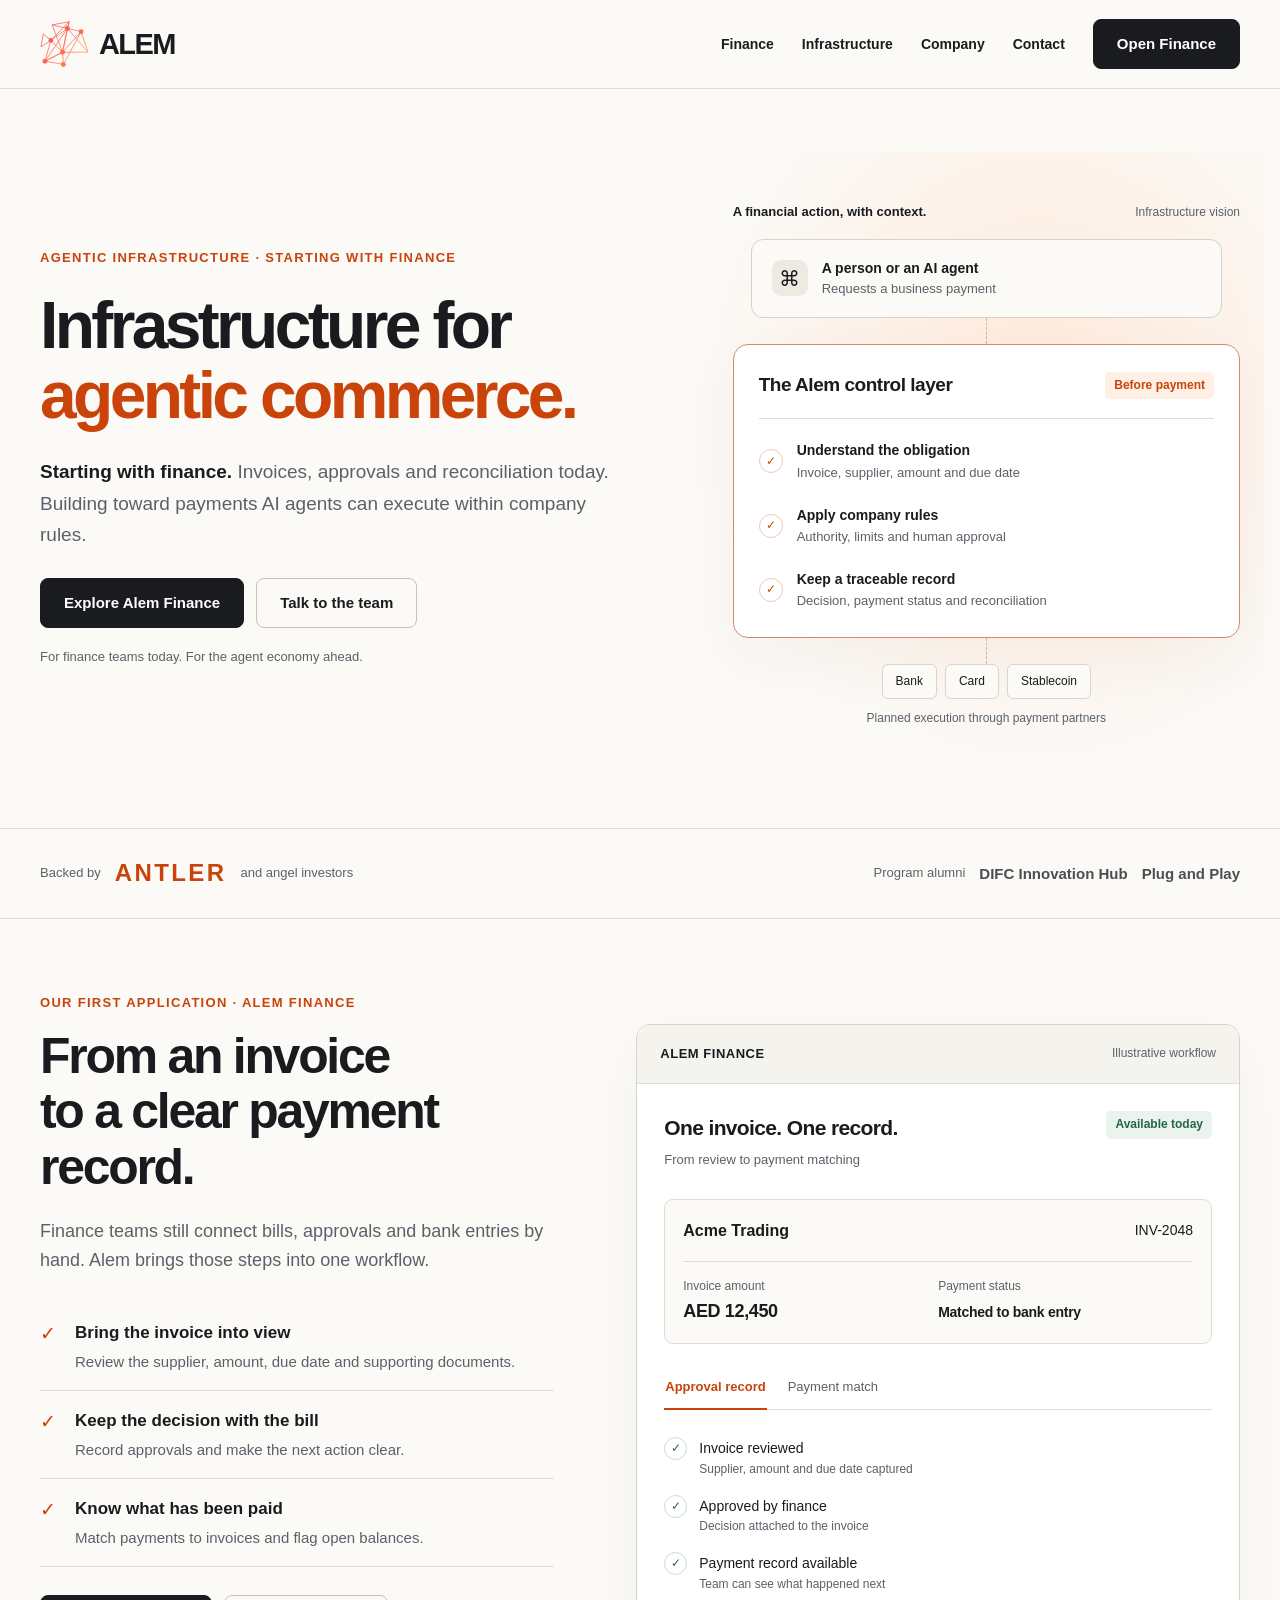
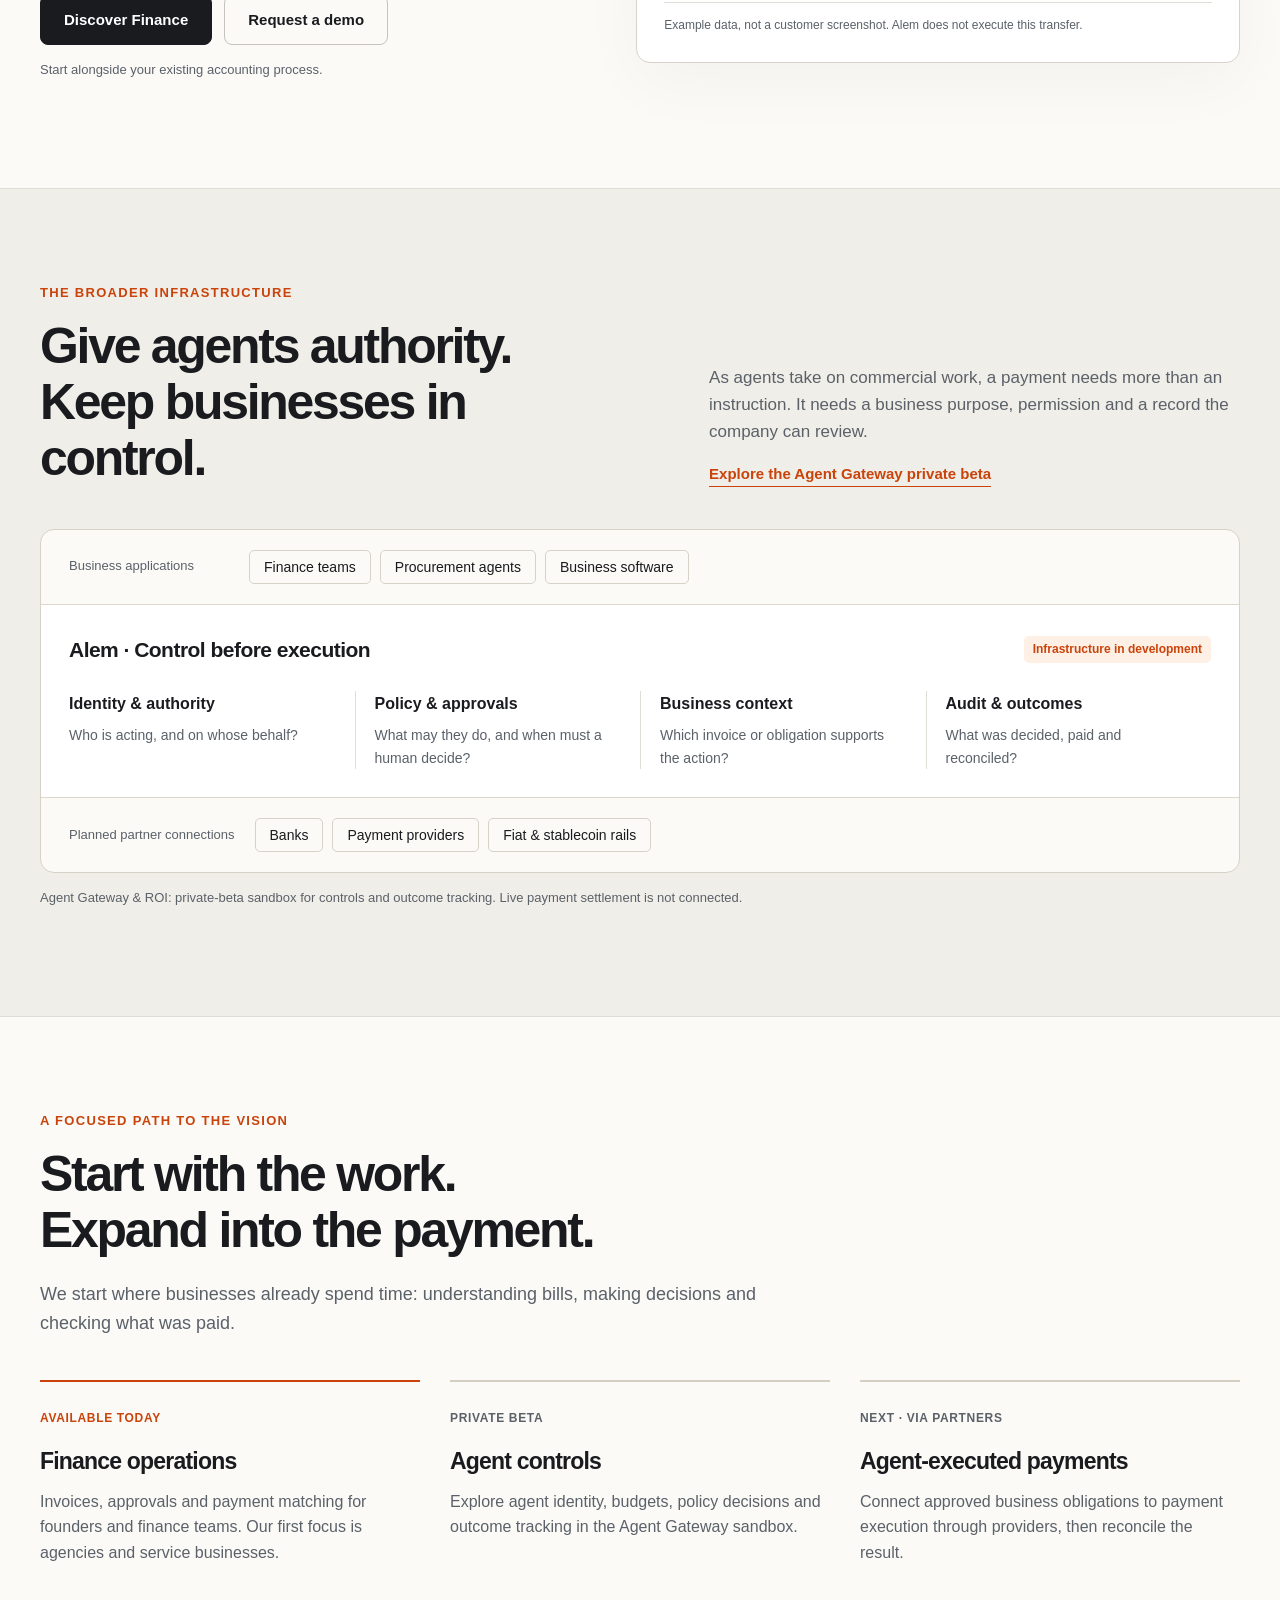
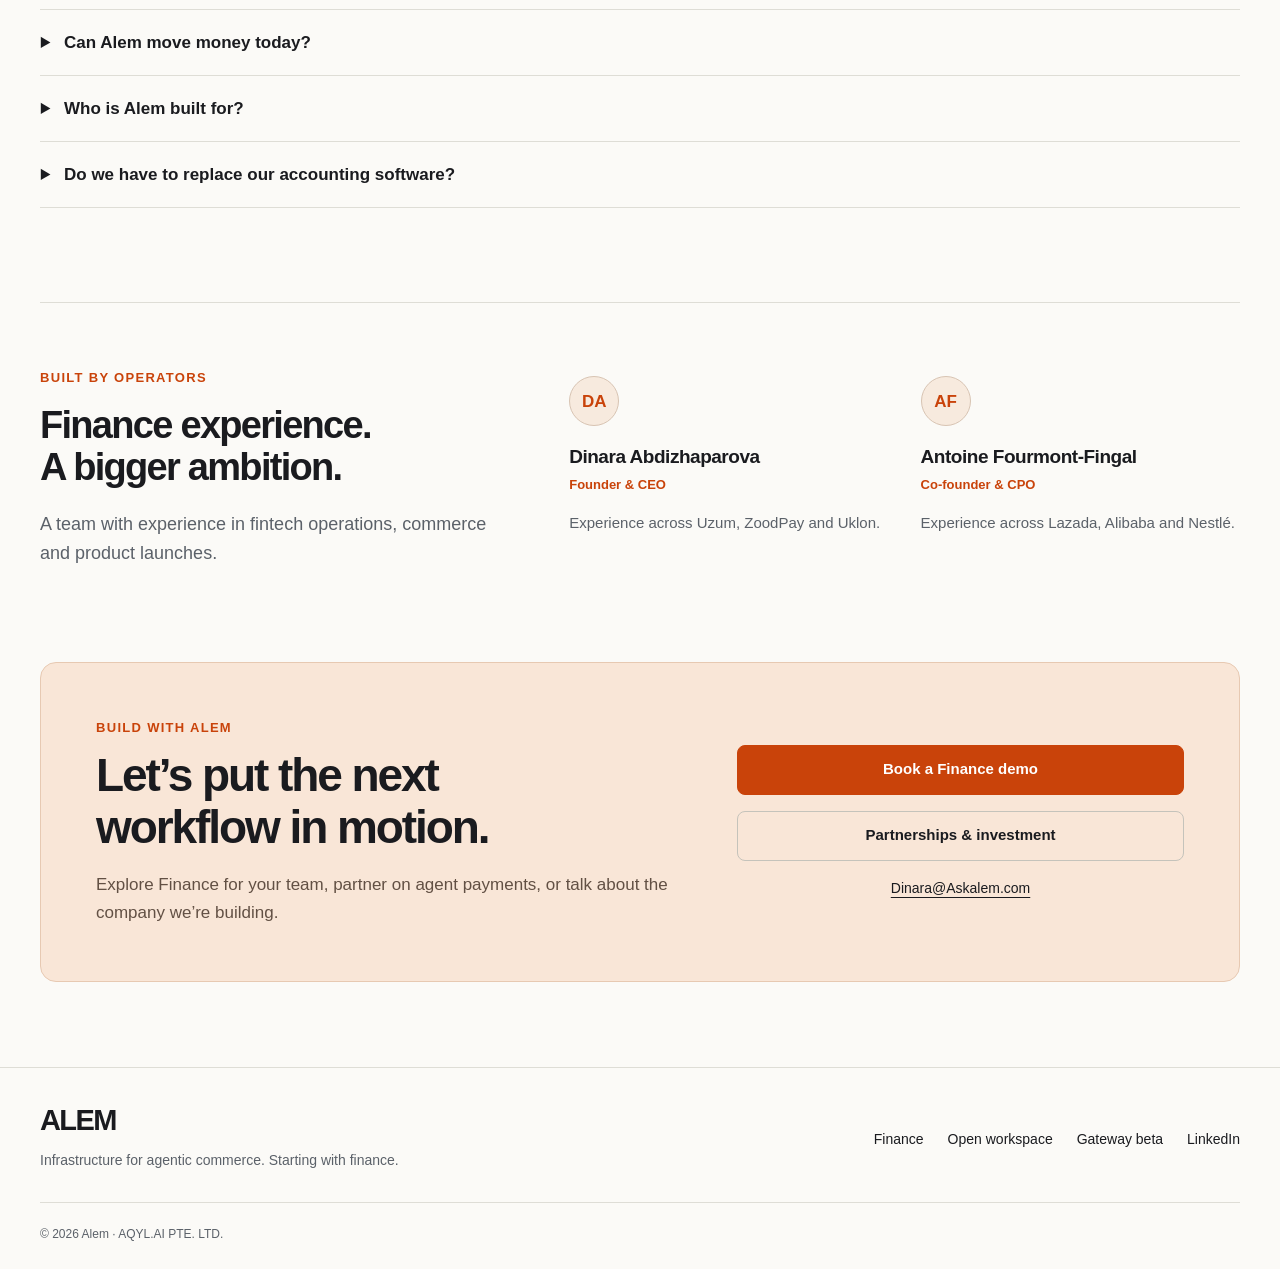
==== commit fdec8c7f: "Remove public traction metrics from Alem homepage" ====
--- a/index.html
+++ b/index.html
@@ -9,15 +9,15 @@
 header{position:sticky;top:0;z-index:20;border-bottom:1px solid var(--line);background:#fbfaf7f5;backdrop-filter:blur(15px)}.nav{height:88px;display:flex;align-items:center;gap:32px}.brand{display:inline-flex;align-items:center;gap:10px;font-size:29px;font-weight:850;letter-spacing:-1.6px;line-height:1}.brand svg{width:49px;height:48px;flex:none}.navlinks{display:flex;align-items:center;gap:28px;margin-left:auto;font-size:14px;font-weight:600}.navlinks>a:not(.button):hover{color:var(--orange)}.button{display:inline-flex;justify-content:center;align-items:center;min-height:50px;padding:12px 23px;border:1px solid var(--ink);border-radius:8px;font-weight:650;line-height:1.25;font-size:15px;transition:background .18s,color .18s;text-align:center}.button.primary{background:var(--ink);color:#fff}.button.primary:hover{background:var(--orange);border-color:var(--orange)}.button.secondary{border-color:#c5c3bb;background:transparent}.button.secondary:hover{background:var(--soft)}.button.orange{background:var(--orange);color:white;border-color:var(--orange)}.button.orange:hover{background:#a83606}.menu-toggle{display:none;margin-left:auto;border:1px solid var(--line);background:transparent;border-radius:6px;padding:9px 14px;font-size:14px}.eyebrow{display:block;color:var(--orange);font-size:13px;font-weight:750;letter-spacing:.1em;text-transform:uppercase}
 .hero{display:grid;grid-template-columns:1.15fr 1fr;gap:64px;align-items:center;padding:88px 0 76px}.hero h1{font-size:clamp(46px,5.15vw,74px);line-height:1.055;letter-spacing:-.055em;margin:22px 0 26px;font-weight:750}.hero h1 span{color:var(--orange)}.intro{font-size:19px;max-width:580px;color:var(--muted);line-height:1.65}.intro strong{color:var(--ink);font-weight:650}.actions{display:flex;gap:12px;flex-wrap:wrap;margin-top:28px}.subline{font-size:13px;color:var(--muted);margin-top:19px}
 .control-visual{position:relative;padding:25px 0 24px 21px}.control-visual:before{content:"";position:absolute;inset:-25px -24px -20px -16px;background:radial-gradient(ellipse at 60% 40%,#ffe8d9,transparent 72%);z-index:-1}.visual-head{display:flex;align-items:center;justify-content:space-between;gap:14px;margin:0 0 16px;font-size:13px;font-weight:600}.visual-head small{font-size:12px;color:var(--muted);font-weight:400}.agent-request{border:1px solid #d4d2c9;background:var(--paper);border-radius:12px;padding:17px 20px;margin:0 18px;display:flex;gap:14px;align-items:center}.agent-symbol{display:grid;place-items:center;width:36px;height:36px;border-radius:9px;background:#eeeae1;font-size:21px}.agent-request b{font-size:14px;display:block}.agent-request p{font-size:13px;color:var(--muted);margin:0}.connector{height:26px;border-left:1px dashed #c5b8a9;width:1px;margin:auto}.control-box{border:1px solid #d48c69;border-radius:15px;background:#fff;padding:25px;box-shadow:0 22px 65px #6533180a}.control-heading{display:flex;align-items:center;justify-content:space-between;border-bottom:1px solid var(--line);padding-bottom:18px;gap:12px}.control-heading b{font-size:19px;letter-spacing:-.025em}.tag{display:inline-block;border-radius:5px;padding:4px 9px;font-size:12px;font-weight:650;white-space:nowrap;color:var(--orange);background:#fff0e5}.tag.live{background:#eaf3ed;color:var(--green)}.control-row{display:flex;gap:14px;align-items:center;padding-top:20px}.check{width:24px;height:24px;border:1px solid #e9cab9;border-radius:50%;color:var(--orange);display:grid;place-items:center;font-size:12px;flex:none}.control-row b{font-size:14px;display:block}.control-row p{font-size:13px;color:var(--muted);margin:1px 0 0}.future-rail{display:flex;justify-content:center;gap:8px;flex-wrap:wrap}.future-rail span{padding:7px 13px;border:1px solid #d8d5cc;border-radius:6px;font-size:12px;background:var(--paper)}.rail-note{margin:10px 0 0;text-align:center;font-size:12px;color:var(--muted)}
-.proof{border-block:1px solid var(--line)}.proof-grid{display:grid;grid-template-columns:1.2fr 1fr 1fr 1.4fr;padding:26px 0}.proof-item{padding:4px 25px;border-right:1px solid var(--line)}.proof-item:first-child{padding-left:0}.proof-item:last-child{border:0;padding-right:0}.proof-item strong{font-size:34px;letter-spacing:-.045em;line-height:1.15;display:block;font-weight:700}.proof-item strong.brand-word{font-size:27px;letter-spacing:.13em;color:var(--orange)}.proof-item span{display:block;font-size:13px;color:var(--muted);margin-top:7px}.proof-item .small-label{font-size:12px;letter-spacing:.08em;text-transform:uppercase;margin:0 0 9px}.alumni{display:flex;align-items:center;justify-content:center;gap:22px;flex-wrap:wrap;padding:25px 0;color:var(--muted);font-size:13px}.alumni b{font-size:15px;color:#4b4e53;font-weight:650}
+.support{border-block:1px solid var(--line)}.support .alumni{justify-content:space-between;gap:22px 36px}.support-group{display:flex;align-items:center;gap:14px;flex-wrap:wrap}.support .brand-word{color:var(--orange);letter-spacing:.1em;font-size:24px}.alumni{display:flex;align-items:center;justify-content:center;gap:22px;flex-wrap:wrap;padding:25px 0;color:var(--muted);font-size:13px}.alumni b{font-size:15px;color:#4b4e53;font-weight:650}
 .section{padding:94px 0}.section-head{max-width:800px;margin-bottom:40px}h2{font-size:clamp(35px,3.9vw,54px);line-height:1.12;letter-spacing:-.045em;font-weight:700;margin:15px 0 21px}.lede{font-size:18px;color:var(--muted);max-width:740px;margin:0}.finance-section{padding-top:74px}.finance-grid{display:grid;grid-template-columns:.92fr 1.08fr;gap:82px;align-items:center}.feature-list{margin:28px 0 0;padding:0;list-style:none}.feature-list li{padding:16px 0;border-bottom:1px solid var(--line);display:grid;grid-template-columns:25px 1fr;gap:10px}.tick{color:var(--orange);font-size:19px}.feature-list strong{display:block;font-size:17px}.feature-list p{font-size:15px;color:var(--muted);margin:4px 0 0}.product-note{color:var(--muted);font-size:13px;margin-top:15px}
 .workspace{border:1px solid #d6d3ca;border-radius:14px;background:#fff;box-shadow:0 20px 65px #37271309;overflow:hidden}.workspace-top{display:flex;justify-content:space-between;gap:12px;align-items:center;border-bottom:1px solid var(--line);padding:19px 23px;font-size:13px;background:#f5f3ee}.workspace-top b{letter-spacing:.04em}.workspace-top span{color:var(--muted);font-size:12px}.workspace-body{padding:27px}.workspace-title{display:flex;justify-content:space-between;gap:15px;align-items:flex-start}.workspace-title h3{margin:0;font-size:21px;letter-spacing:-.03em}.workspace-title p{font-size:13px;color:var(--muted);margin:5px 0}.invoice{background:var(--paper);border:1px solid var(--line);padding:18px;border-radius:9px;margin:23px 0}.invoice-top{display:flex;justify-content:space-between;gap:16px;align-items:center;font-size:14px}.invoice-top b{font-size:16px}.invoice-values{display:grid;grid-template-columns:1fr 1fr;margin-top:18px;padding-top:15px;border-top:1px solid var(--line)}.invoice-values small{font-size:12px;color:var(--muted);display:block}.invoice-values strong{display:block;font-size:18px;letter-spacing:-.02em}.invoice-values .status-value{font-size:14px;padding-top:4px}.tabs{display:flex;border-bottom:1px solid var(--line);gap:20px}.tabs button{background:none;border:0;border-bottom:2px solid transparent;margin-bottom:-1px;padding:10px 1px;font-size:13px;color:var(--muted);cursor:pointer}.tabs button[aria-selected="true"]{color:var(--orange);border-color:var(--orange);font-weight:650}.tab-panel{padding-top:19px;min-height:164px}.tab-panel[hidden]{display:none}.activity{display:flex;gap:12px;padding:8px 0;font-size:14px}.activity-icon{height:23px;width:23px;display:grid;place-items:center;border:1px solid #cbdcd2;border-radius:50%;color:var(--green);flex:none;font-size:12px}.activity p{margin:0}.activity small{font-size:12px;color:var(--muted);display:block}.example-note{border-top:1px solid var(--line);padding-top:13px;color:var(--muted);font-size:12px;margin:0}
 .infra{background:var(--soft);border-block:1px solid var(--line)}.infra-top{display:grid;grid-template-columns:1.1fr 1fr;gap:85px;align-items:end;margin-bottom:42px}.infra-top h2{margin-bottom:0}.infra-copy p{color:var(--muted);font-size:17px;margin:0 0 16px}.text-link{font-size:15px;font-weight:650;border-bottom:1px solid var(--orange);padding-bottom:4px;color:var(--orange)}.architecture{border:1px solid #d7d2c8;border-radius:14px;overflow:hidden;background:var(--paper)}.architecture-top,.architecture-bottom{display:flex;align-items:center;gap:20px;flex-wrap:wrap;padding:20px 28px}.architecture-label{font-size:13px;color:var(--muted);min-width:160px}.architecture-items{display:flex;flex-wrap:wrap;gap:9px;font-size:14px}.architecture-items span{border:1px solid #d6d2c7;border-radius:5px;padding:5px 14px}.architecture-core{background:white;padding:28px;border-block:1px solid #ded7cb}.core-title{display:flex;align-items:center;justify-content:space-between;gap:20px;margin-bottom:24px}.core-title b{font-size:21px;letter-spacing:-.025em}.core-grid{display:grid;grid-template-columns:repeat(4,1fr)}.core-grid>div{padding:0 19px;border-left:1px solid var(--line)}.core-grid>div:first-child{border:0;padding-left:0}.core-grid h3{font-size:16px;margin:0 0 8px}.core-grid p{font-size:14px;color:var(--muted);margin:0}.infra-foot{font-size:13px;color:var(--muted);margin-top:15px}
 .path-grid{display:grid;grid-template-columns:repeat(3,1fr);gap:30px;margin-top:43px}.path-item{border-top:2px solid #d5cfc3;padding-top:22px}.path-item:first-child{border-color:var(--orange)}.path-item h3{font-size:23px;letter-spacing:-.035em;line-height:1.25;margin:17px 0 13px}.path-item p{font-size:16px;color:var(--muted);margin:0}.status{font-size:12px;letter-spacing:.055em;text-transform:uppercase;font-weight:700;color:var(--muted)}.path-item:first-child .status{color:var(--orange)}.company{padding-top:0}.company-inner{display:grid;grid-template-columns:.8fr 1.2fr;gap:82px;border-top:1px solid var(--line);padding-top:65px}.company-inner h2{font-size:38px}.people{display:grid;grid-template-columns:1fr 1fr;gap:32px}.person{padding-top:8px}.initials{display:grid;place-items:center;width:50px;height:50px;border:1px solid #d8c4b3;background:#f7eade;color:var(--orange);font-size:17px;font-weight:600;border-radius:50%;margin-bottom:18px}.person h3{font-size:19px;line-height:1.4;margin:0 0 4px;letter-spacing:-.025em}.role{font-size:13px;color:var(--orange);margin:0 0 15px;font-weight:650}.bio{font-size:15px;color:var(--muted);margin:0}
 .contact{padding:0 0 85px}.contact-inner{background:#f9e6d7;border:1px solid #e7c9b2;border-radius:16px;padding:55px;display:grid;grid-template-columns:1.3fr 1fr;gap:60px;align-items:center}.contact h2{margin:12px 0 18px;font-size:46px}.contact p{font-size:17px;color:#625044;margin:0}.contact-links{display:flex;flex-direction:column;align-items:flex-start;gap:16px}.contact-links .button{width:100%}.email{font-size:14px;text-decoration:underline;text-underline-offset:4px;margin-inline:auto}.faq{border-top:1px solid var(--line);margin-top:43px}.faq details{border-bottom:1px solid var(--line);padding:19px 0}.faq summary{cursor:pointer;font-size:17px;font-weight:600;list-style-position:outside;margin-left:20px;padding-left:4px}.faq details p{max-width:850px;font-size:16px;color:var(--muted);padding-left:24px;margin:12px 0 0}footer{border-top:1px solid var(--line);padding:38px 0 25px}.footer-top{display:flex;justify-content:space-between;align-items:center;gap:25px;flex-wrap:wrap}.footer-links{display:flex;gap:24px;font-size:14px;flex-wrap:wrap}.footer-bottom{margin-top:30px;padding-top:22px;border-top:1px solid var(--line);display:flex;justify-content:space-between;gap:20px;flex-wrap:wrap;color:var(--muted);font-size:12px}.footer-tagline{font-size:14px;color:var(--muted);margin:12px 0 0}
-@media(max-width:1020px){.hero{gap:35px}.hero h1{font-size:56px}.navlinks{gap:19px}.finance-grid{gap:45px}.infra-top,.company-inner{gap:40px}.contact-inner{gap:35px;padding:40px}.proof-item{padding-inline:17px}}
-@media(max-width:800px){.wrap{width:calc(100% - 40px)}.nav{height:74px}.brand{font-size:26px}.brand svg{width:42px;height:42px}.menu-toggle{display:block}.navlinks{display:none;position:absolute;top:73px;left:0;right:0;background:var(--paper);padding:22px 20px;border-bottom:1px solid var(--line);align-items:stretch;gap:0;margin:0}.navlinks.open{display:flex;flex-direction:column}.navlinks>a:not(.button){padding:13px 4px}.navlinks .button{margin-top:10px}.hero{grid-template-columns:1fr;gap:40px;padding:52px 0}.hero h1{font-size:clamp(44px,8vw,67px);max-width:700px}.intro{max-width:630px;font-size:18px}.control-visual{padding:6px 0;max-width:530px;width:100%;margin:auto}.control-visual:before{inset:0}.proof-grid{grid-template-columns:1fr 1fr;padding:0}.proof-item,.proof-item:first-child,.proof-item:last-child{padding:24px 18px}.proof-item:nth-child(2){border-right:0}.proof-item:nth-child(-n+2){border-bottom:1px solid var(--line)}.proof-item:nth-child(odd){padding-left:0}.alumni{justify-content:flex-start;gap:12px 20px}.section{padding:65px 0}.finance-section{padding-top:38px}.finance-grid,.infra-top,.company-inner,.contact-inner{grid-template-columns:1fr;gap:34px}.core-grid{grid-template-columns:1fr 1fr;gap:24px}.core-grid>div:nth-child(3){padding-left:0;border:0}.path-grid{gap:22px}.path-item h3{font-size:21px}.company{padding-top:0}.company-inner{padding-top:45px}.contact{padding-bottom:55px}.contact-inner{padding:32px}.contact h2{font-size:38px}.contact-links{max-width:400px;width:100%}.footer-top{align-items:flex-start}}
-@media(max-width:520px){.hero h1{font-size:46px}.hero .eyebrow{font-size:12px}.actions{gap:10px}.actions .button{flex:1;padding-inline:16px;font-size:14px}.control-box{padding:20px}.control-heading b{font-size:18px}.proof-item strong{font-size:30px}.proof-item strong.brand-word{font-size:24px}.proof-item span{font-size:12px}.workspace-body{padding:20px}.workspace-top{padding:16px;font-size:12px}.workspace-title{gap:8px;flex-wrap:wrap}.workspace-title h3{font-size:19px}.invoice{padding:14px}.invoice-top{gap:10px;font-size:12px}.invoice-top b{font-size:14px}.path-grid{grid-template-columns:1fr;gap:28px}.path-item h3{font-size:24px}.architecture-top,.architecture-bottom,.architecture-core{padding:20px}.architecture-label{min-width:100%}.core-title{align-items:flex-start;flex-direction:column;gap:10px}.core-grid{gap:25px 18px}.core-grid>div{padding-left:15px;padding-right:0}.core-grid h3{font-size:15px}.core-grid p{font-size:13px}.people{grid-template-columns:1fr;gap:28px}.person{display:grid;grid-template-columns:50px 1fr;column-gap:17px}.initials{grid-row:1/4}.person h3,.role,.bio{grid-column:2}.role{margin-bottom:9px}.contact-inner{padding:28px 23px}.contact h2{font-size:35px}.footer-links{gap:15px 22px}}
+@media(max-width:1020px){.hero{gap:35px}.hero h1{font-size:56px}.navlinks{gap:19px}.finance-grid{gap:45px}.infra-top,.company-inner{gap:40px}.contact-inner{gap:35px;padding:40px}}
+@media(max-width:800px){.wrap{width:calc(100% - 40px)}.nav{height:74px}.brand{font-size:26px}.brand svg{width:42px;height:42px}.menu-toggle{display:block}.navlinks{display:none;position:absolute;top:73px;left:0;right:0;background:var(--paper);padding:22px 20px;border-bottom:1px solid var(--line);align-items:stretch;gap:0;margin:0}.navlinks.open{display:flex;flex-direction:column}.navlinks>a:not(.button){padding:13px 4px}.navlinks .button{margin-top:10px}.hero{grid-template-columns:1fr;gap:40px;padding:52px 0}.hero h1{font-size:clamp(44px,8vw,67px);max-width:700px}.intro{max-width:630px;font-size:18px}.control-visual{padding:6px 0;max-width:530px;width:100%;margin:auto}.control-visual:before{inset:0}.alumni{justify-content:flex-start;gap:12px 20px}.section{padding:65px 0}.finance-section{padding-top:38px}.finance-grid,.infra-top,.company-inner,.contact-inner{grid-template-columns:1fr;gap:34px}.core-grid{grid-template-columns:1fr 1fr;gap:24px}.core-grid>div:nth-child(3){padding-left:0;border:0}.path-grid{gap:22px}.path-item h3{font-size:21px}.company{padding-top:0}.company-inner{padding-top:45px}.contact{padding-bottom:55px}.contact-inner{padding:32px}.contact h2{font-size:38px}.contact-links{max-width:400px;width:100%}.footer-top{align-items:flex-start}}
+@media(max-width:520px){.hero h1{font-size:46px}.hero .eyebrow{font-size:12px}.actions{gap:10px}.actions .button{flex:1;padding-inline:16px;font-size:14px}.control-box{padding:20px}.control-heading b{font-size:18px}.workspace-body{padding:20px}.workspace-top{padding:16px;font-size:12px}.workspace-title{gap:8px;flex-wrap:wrap}.workspace-title h3{font-size:19px}.invoice{padding:14px}.invoice-top{gap:10px;font-size:12px}.invoice-top b{font-size:14px}.path-grid{grid-template-columns:1fr;gap:28px}.path-item h3{font-size:24px}.architecture-top,.architecture-bottom,.architecture-core{padding:20px}.architecture-label{min-width:100%}.core-title{align-items:flex-start;flex-direction:column;gap:10px}.core-grid{gap:25px 18px}.core-grid>div{padding-left:15px;padding-right:0}.core-grid h3{font-size:15px}.core-grid p{font-size:13px}.people{grid-template-columns:1fr;gap:28px}.person{display:grid;grid-template-columns:50px 1fr;column-gap:17px}.initials{grid-row:1/4}.person h3,.role,.bio{grid-column:2}.role{margin-bottom:9px}.contact-inner{padding:28px 23px}.contact h2{font-size:35px}.footer-links{gap:15px 22px}}
 @media(prefers-reduced-motion:reduce){html{scroll-behavior:auto}*,*:before,*:after{transition:none!important}}
 </style></head><body>
 <a class="skip" href="#main">Skip to content</a>
@@ -25,14 +25,14 @@
 <main id="main">
 <section class="wrap hero" aria-labelledby="hero-title"><div><span class="eyebrow">Agentic infrastructure · Starting with finance</span><h1 id="hero-title">Infrastructure for <span>agentic commerce.</span></h1><p class="intro"><strong>Starting with finance.</strong> Invoices, approvals and reconciliation today. Building toward payments AI agents can execute within company rules.</p><div class="actions"><a class="button primary" href="https://finance.askalem.com/">Explore Alem Finance</a><a class="button secondary" href="#contact">Talk to the team</a></div><p class="subline">For finance teams today. For the agent economy ahead.</p></div>
 <div class="control-visual"><div class="visual-head"><span>A financial action, with context.</span><small>Infrastructure vision</small></div><div class="agent-request"><span class="agent-symbol" aria-hidden="true">⌘</span><div><b>A person or an AI agent</b><p>Requests a business payment</p></div></div><div class="connector" aria-hidden="true"></div><div class="control-box"><div class="control-heading"><b>The Alem control layer</b><span class="tag">Before payment</span></div><div class="control-row"><span class="check" aria-hidden="true">✓</span><div><b>Understand the obligation</b><p>Invoice, supplier, amount and due date</p></div></div><div class="control-row"><span class="check" aria-hidden="true">✓</span><div><b>Apply company rules</b><p>Authority, limits and human approval</p></div></div><div class="control-row"><span class="check" aria-hidden="true">✓</span><div><b>Keep a traceable record</b><p>Decision, payment status and reconciliation</p></div></div></div><div class="connector" aria-hidden="true"></div><div class="future-rail"><span>Bank</span><span>Card</span><span>Stablecoin</span></div><p class="rail-note">Planned execution through payment partners</p></div></section>
-<section class="proof" aria-label="Early traction"><div class="wrap proof-grid"><div class="proof-item"><strong>$17,500</strong><span>Received for Finance AI Agent</span></div><div class="proof-item"><strong>2</strong><span>Paying customers</span></div><div class="proof-item"><strong>8</strong><span>B2B pilots across Alem</span></div><div class="proof-item"><span class="small-label">Backed by</span><strong class="brand-word">ANTLER</strong><span>And angel investors</span></div></div></section><div class="wrap alumni"><span>Program alumni</span><b>DIFC Innovation Hub</b><b>Plug and Play</b></div>
+<section class="support" aria-label="Investors and programs"><div class="wrap alumni"><div class="support-group"><span>Backed by</span><b class="brand-word">ANTLER</b><span>and angel investors</span></div><div class="support-group"><span>Program alumni</span><b>DIFC Innovation Hub</b><b>Plug and Play</b></div></div></section>
 <section class="section finance-section" id="finance"><div class="wrap finance-grid"><div><span class="eyebrow">Our first application · Alem Finance</span><h2>From an invoice<br>to a clear payment record.</h2><p class="lede">Finance teams still connect bills, approvals and bank entries by hand. Alem brings those steps into one workflow.</p><ul class="feature-list"><li><span class="tick" aria-hidden="true">✓</span><div><strong>Bring the invoice into view</strong><p>Review the supplier, amount, due date and supporting documents.</p></div></li><li><span class="tick" aria-hidden="true">✓</span><div><strong>Keep the decision with the bill</strong><p>Record approvals and make the next action clear.</p></div></li><li><span class="tick" aria-hidden="true">✓</span><div><strong>Know what has been paid</strong><p>Match payments to invoices and flag open balances.</p></div></li></ul><div class="actions"><a class="button primary" href="https://finance.askalem.com/">Discover Finance</a><a class="button secondary" href="mailto:dinara@askalem.com?subject=Alem%20Finance%20demo">Request a demo</a></div><p class="product-note">Start alongside your existing accounting process.</p></div>
 <div class="workspace"><div class="workspace-top"><b>ALEM FINANCE</b><span>Illustrative workflow</span></div><div class="workspace-body"><div class="workspace-title"><div><h3>One invoice. One record.</h3><p>From review to payment matching</p></div><span class="tag live">Available today</span></div><div class="invoice"><div class="invoice-top"><b>Acme Trading</b><span>INV-2048</span></div><div class="invoice-values"><div><small>Invoice amount</small><strong>AED 12,450</strong></div><div><small>Payment status</small><strong class="status-value">Matched to bank entry</strong></div></div></div><div class="tabs" role="tablist" aria-label="Example invoice record"><button id="tab-approval" role="tab" aria-controls="panel-approval" aria-selected="true">Approval record</button><button id="tab-payment" role="tab" aria-controls="panel-payment" aria-selected="false" tabindex="-1">Payment match</button></div><div class="tab-panel" id="panel-approval" role="tabpanel" aria-labelledby="tab-approval" tabindex="0"><div class="activity"><span class="activity-icon" aria-hidden="true">✓</span><p>Invoice reviewed<small>Supplier, amount and due date captured</small></p></div><div class="activity"><span class="activity-icon" aria-hidden="true">✓</span><p>Approved by finance<small>Decision attached to the invoice</small></p></div><div class="activity"><span class="activity-icon" aria-hidden="true">✓</span><p>Payment record available<small>Team can see what happened next</small></p></div></div><div class="tab-panel" id="panel-payment" role="tabpanel" aria-labelledby="tab-payment" tabindex="0" hidden><div class="activity"><span class="activity-icon" aria-hidden="true">✓</span><p>Bank entry imported<small>AED 12,450 · Example supplier transfer</small></p></div><div class="activity"><span class="activity-icon" aria-hidden="true">✓</span><p>Matched to INV-2048<small>The invoice and payment share one record</small></p></div><div class="activity"><span class="activity-icon" aria-hidden="true">✓</span><p>Open balance: AED 0<small>Payment made outside Alem</small></p></div></div><p class="example-note">Example data, not a customer screenshot. Alem does not execute this transfer.</p></div></div></div></section>
 <section class="section infra" id="infrastructure"><div class="wrap"><div class="infra-top"><div><span class="eyebrow">The broader infrastructure</span><h2>Give agents authority.<br>Keep businesses in control.</h2></div><div class="infra-copy"><p>As agents take on commercial work, a payment needs more than an instruction. It needs a business purpose, permission and a record the company can review.</p><a class="text-link" href="https://beta.askalem.com/">Explore the Agent Gateway private beta</a></div></div><div class="architecture"><div class="architecture-top"><span class="architecture-label">Business applications</span><div class="architecture-items"><span>Finance teams</span><span>Procurement agents</span><span>Business software</span></div></div><div class="architecture-core"><div class="core-title"><b>Alem · Control before execution</b><span class="tag">Infrastructure in development</span></div><div class="core-grid"><div><h3>Identity & authority</h3><p>Who is acting, and on whose behalf?</p></div><div><h3>Policy & approvals</h3><p>What may they do, and when must a human decide?</p></div><div><h3>Business context</h3><p>Which invoice or obligation supports the action?</p></div><div><h3>Audit & outcomes</h3><p>What was decided, paid and reconciled?</p></div></div></div><div class="architecture-bottom"><span class="architecture-label">Planned partner connections</span><div class="architecture-items"><span>Banks</span><span>Payment providers</span><span>Fiat & stablecoin rails</span></div></div></div><p class="infra-foot">Agent Gateway & ROI: private-beta sandbox for controls and outcome tracking. Live payment settlement is not connected.</p></div></section>
 <section class="section" id="roadmap"><div class="wrap"><div class="section-head"><span class="eyebrow">A focused path to the vision</span><h2>Start with the work.<br>Expand into the payment.</h2><p class="lede">We start where businesses already spend time: understanding bills, making decisions and checking what was paid.</p></div><div class="path-grid"><article class="path-item"><span class="status">Available today</span><h3>Finance operations</h3><p>Invoices, approvals and payment matching for founders and finance teams. Our first focus is agencies and service businesses.</p></article><article class="path-item"><span class="status">Private beta</span><h3>Agent controls</h3><p>Explore agent identity, budgets, policy decisions and outcome tracking in the Agent Gateway sandbox.</p></article><article class="path-item"><span class="status">Next · Via partners</span><h3>Agent-executed payments</h3><p>Connect approved business obligations to payment execution through providers, then reconcile the result.</p></article></div><div class="faq"><details><summary>Can Alem move money today?</summary><p>Payment execution is the next stage of the roadmap. Finance currently supports invoices, approvals and payment matching; Agent Gateway runs as a private-beta sandbox. Live bank, card and stablecoin settlement is not connected.</p></details><details><summary>Who is Alem built for?</summary><p>Finance teams can start with invoice workflows today. We welcome banks, payment providers and AI product teams as design partners for controlled agent payments.</p></details><details><summary>Do we have to replace our accounting software?</summary><p>No. Alem is designed to work alongside your accounting process. Start with supported imports and review workflows; discuss specific integrations and their availability during onboarding.</p></details></div></div></section>
 <section class="section company" id="company"><div class="wrap company-inner"><div><span class="eyebrow">Built by operators</span><h2>Finance experience.<br>A bigger ambition.</h2><p class="lede">A team with experience in fintech operations, commerce and product launches.</p></div><div class="people"><article class="person"><div class="initials" aria-hidden="true">DA</div><h3>Dinara Abdizhaparova</h3><p class="role">Founder & CEO</p><p class="bio">Experience across Uzum, ZoodPay and Uklon.</p></article><article class="person"><div class="initials" aria-hidden="true">AF</div><h3>Antoine Fourmont-Fingal</h3><p class="role">Co-founder & CPO</p><p class="bio">Experience across Lazada, Alibaba and Nestlé.</p></article></div></div></section>
 <section class="contact" id="contact"><div class="wrap contact-inner"><div><span class="eyebrow">Build with Alem</span><h2>Let’s put the next<br>workflow in motion.</h2><p>Explore Finance for your team, partner on agent payments, or talk about the company we’re building.</p></div><div class="contact-links"><a class="button orange" href="mailto:dinara@askalem.com?subject=Alem%20Finance%20demo">Book a Finance demo</a><a class="button secondary" href="mailto:dinara@askalem.com?subject=Alem%20partnership%20or%20investment">Partnerships & investment</a><a class="email" href="mailto:dinara@askalem.com">Dinara@Askalem.com</a></div></div></section>
-</main><footer><div class="wrap"><div class="footer-top"><div><a class="brand" href="https://askalem.com/">ALEM</a><p class="footer-tagline">Infrastructure for agentic commerce. Starting with finance.</p></div><div class="footer-links"><a href="https://finance.askalem.com/">Finance</a><a href="https://app.finance.askalem.com/">Open workspace</a><a href="https://beta.askalem.com/">Gateway beta</a><a href="https://www.linkedin.com/company/askalemcom/" target="_blank" rel="noopener noreferrer">LinkedIn</a></div></div><div class="footer-bottom"><span>© 2026 Alem · AQYL.AI PTE. LTD.</span><span>Traction figures provided by the team · November 2026</span></div></div></footer>
+</main><footer><div class="wrap"><div class="footer-top"><div><a class="brand" href="https://askalem.com/">ALEM</a><p class="footer-tagline">Infrastructure for agentic commerce. Starting with finance.</p></div><div class="footer-links"><a href="https://finance.askalem.com/">Finance</a><a href="https://app.finance.askalem.com/">Open workspace</a><a href="https://beta.askalem.com/">Gateway beta</a><a href="https://www.linkedin.com/company/askalemcom/" target="_blank" rel="noopener noreferrer">LinkedIn</a></div></div><div class="footer-bottom"><span>© 2026 Alem · AQYL.AI PTE. LTD.</span></div></div></footer>
 <script>
 const toggle=document.querySelector('.menu-toggle');const navigation=document.querySelector('#navigation');
 function closeMenu(){toggle.setAttribute('aria-expanded','false');navigation.classList.remove('open')}
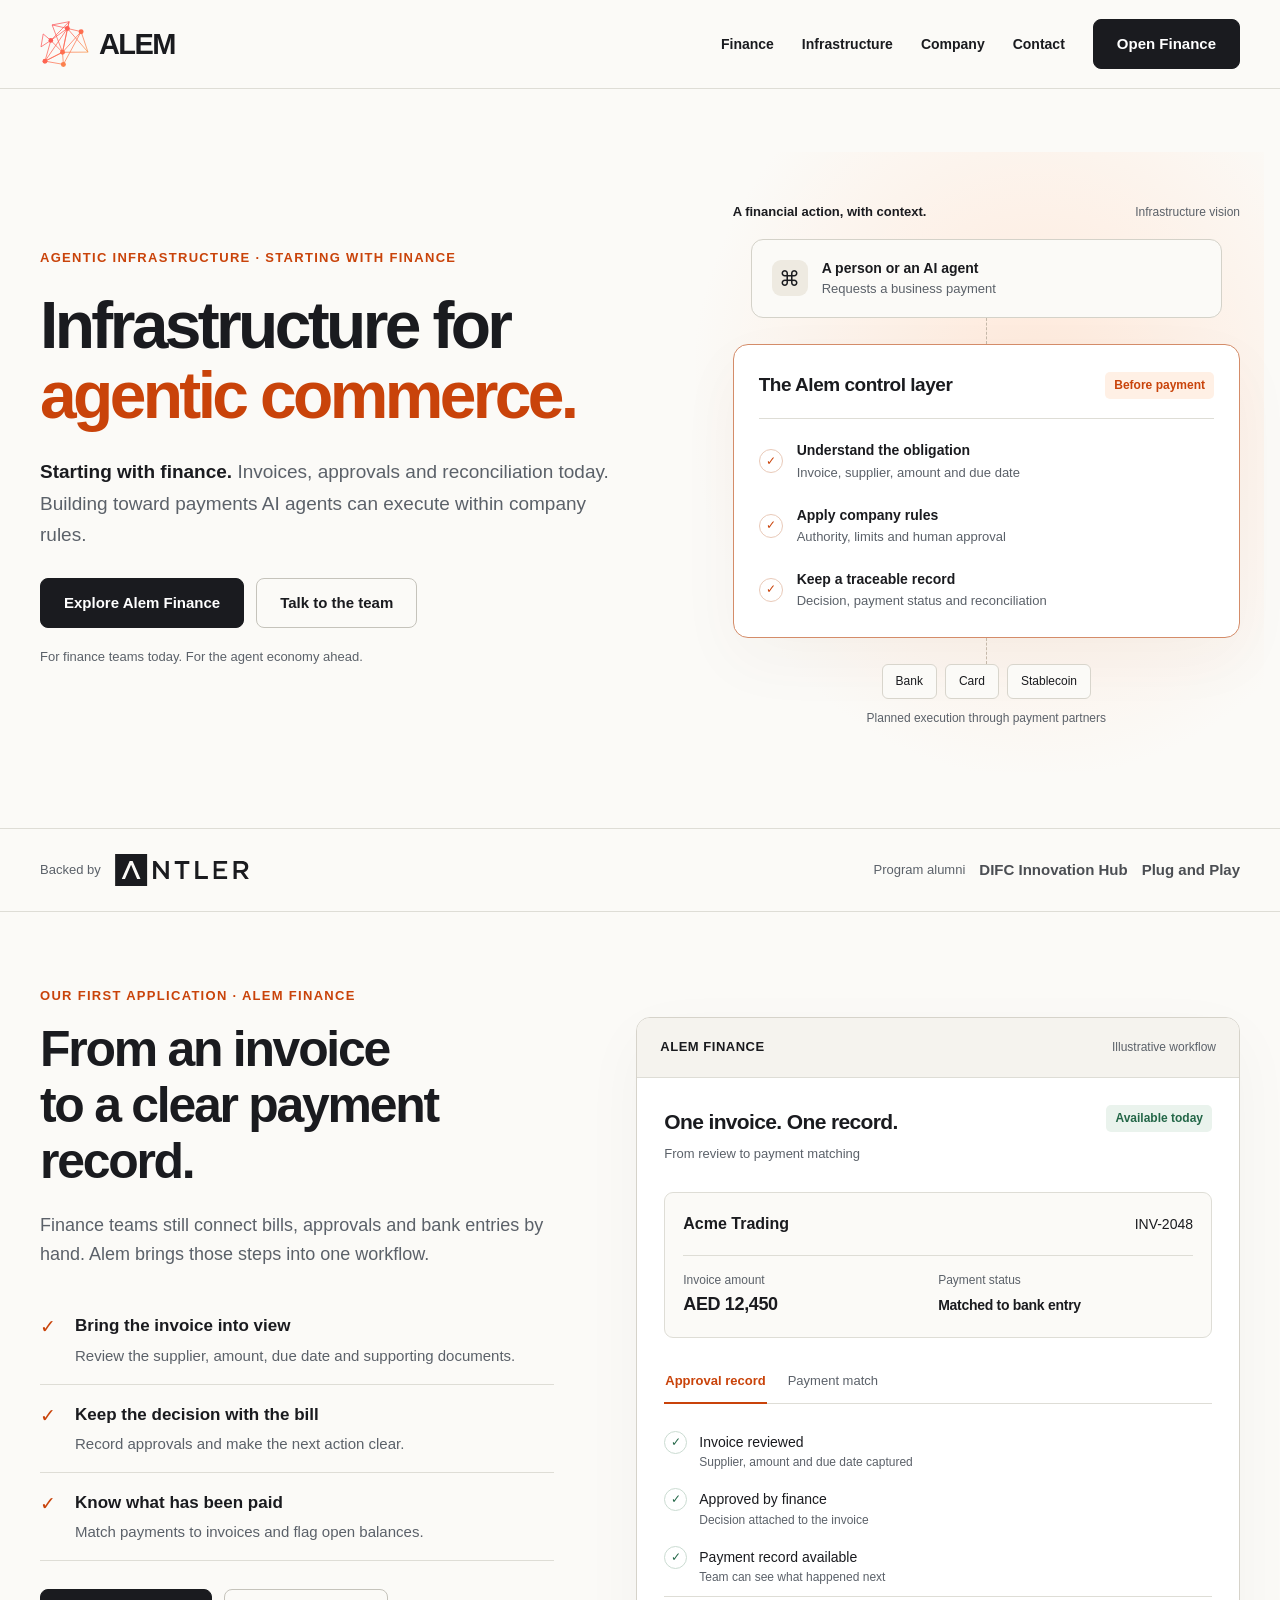
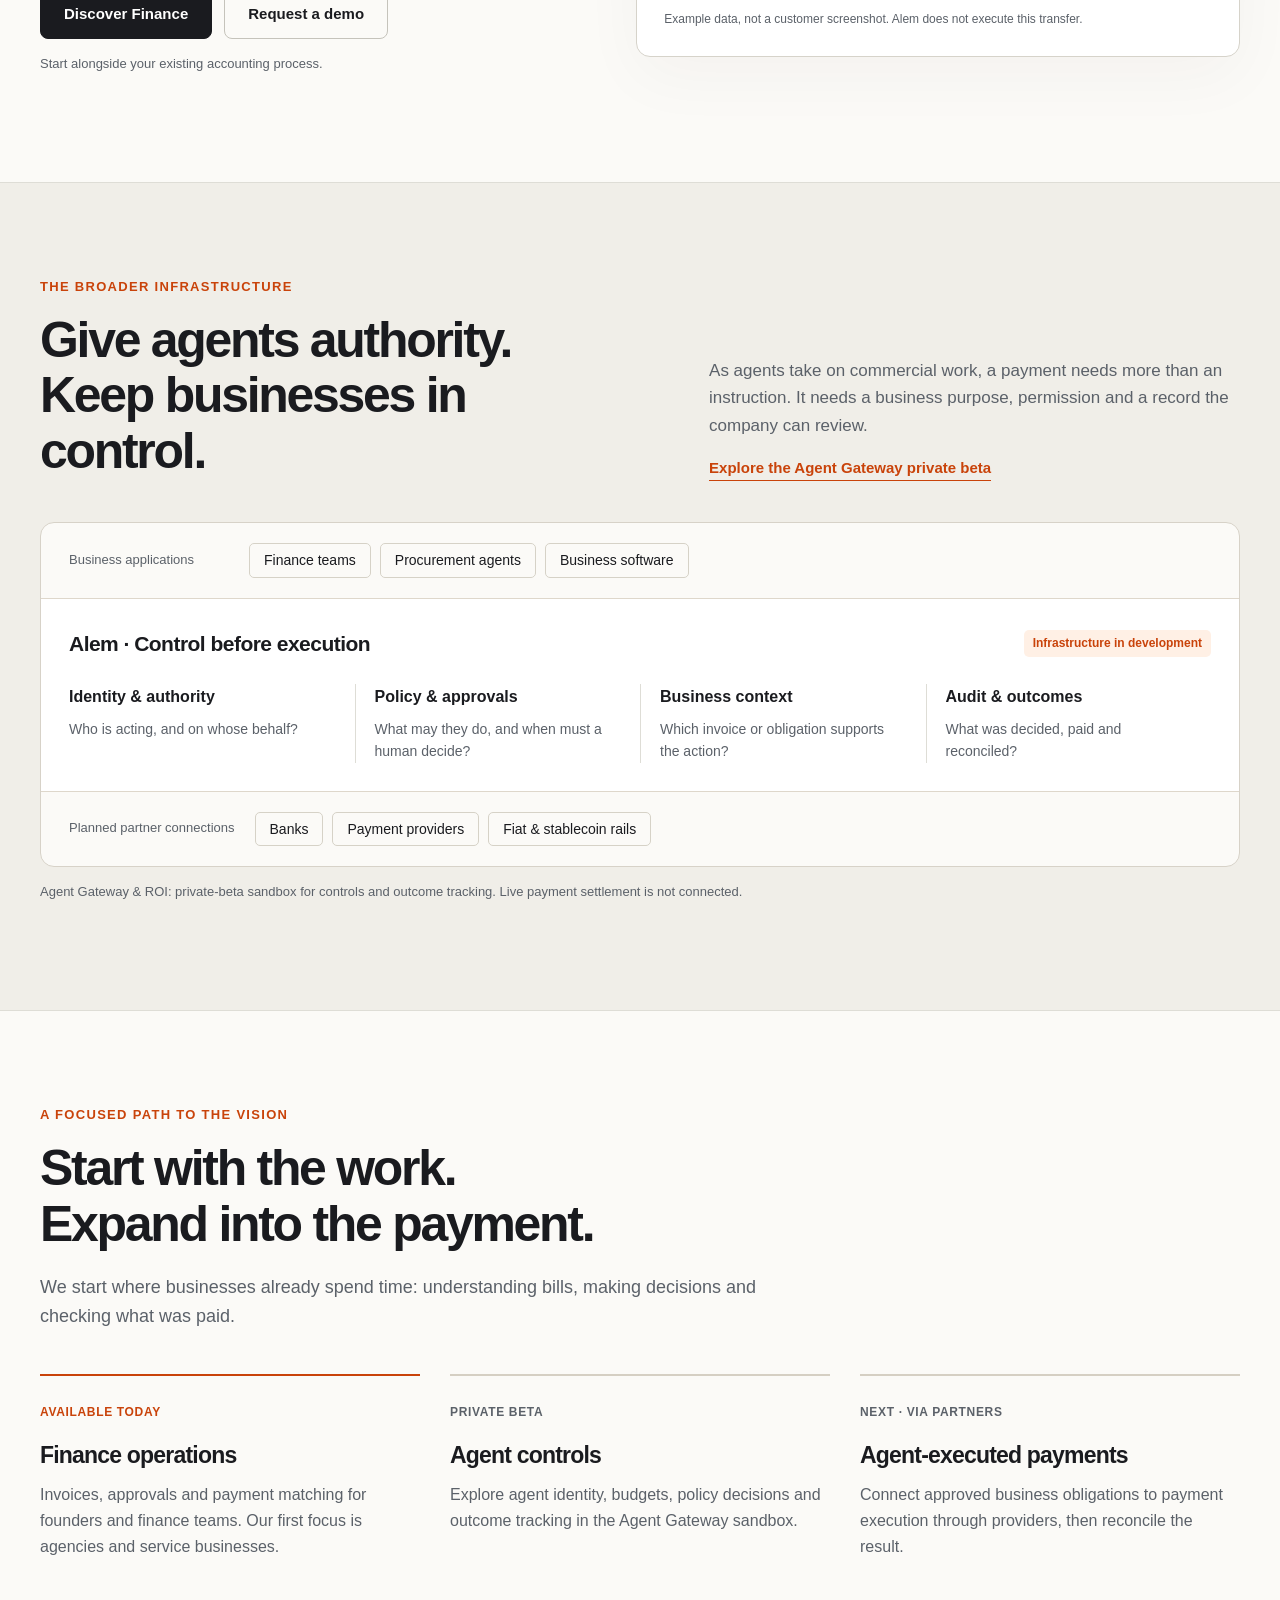
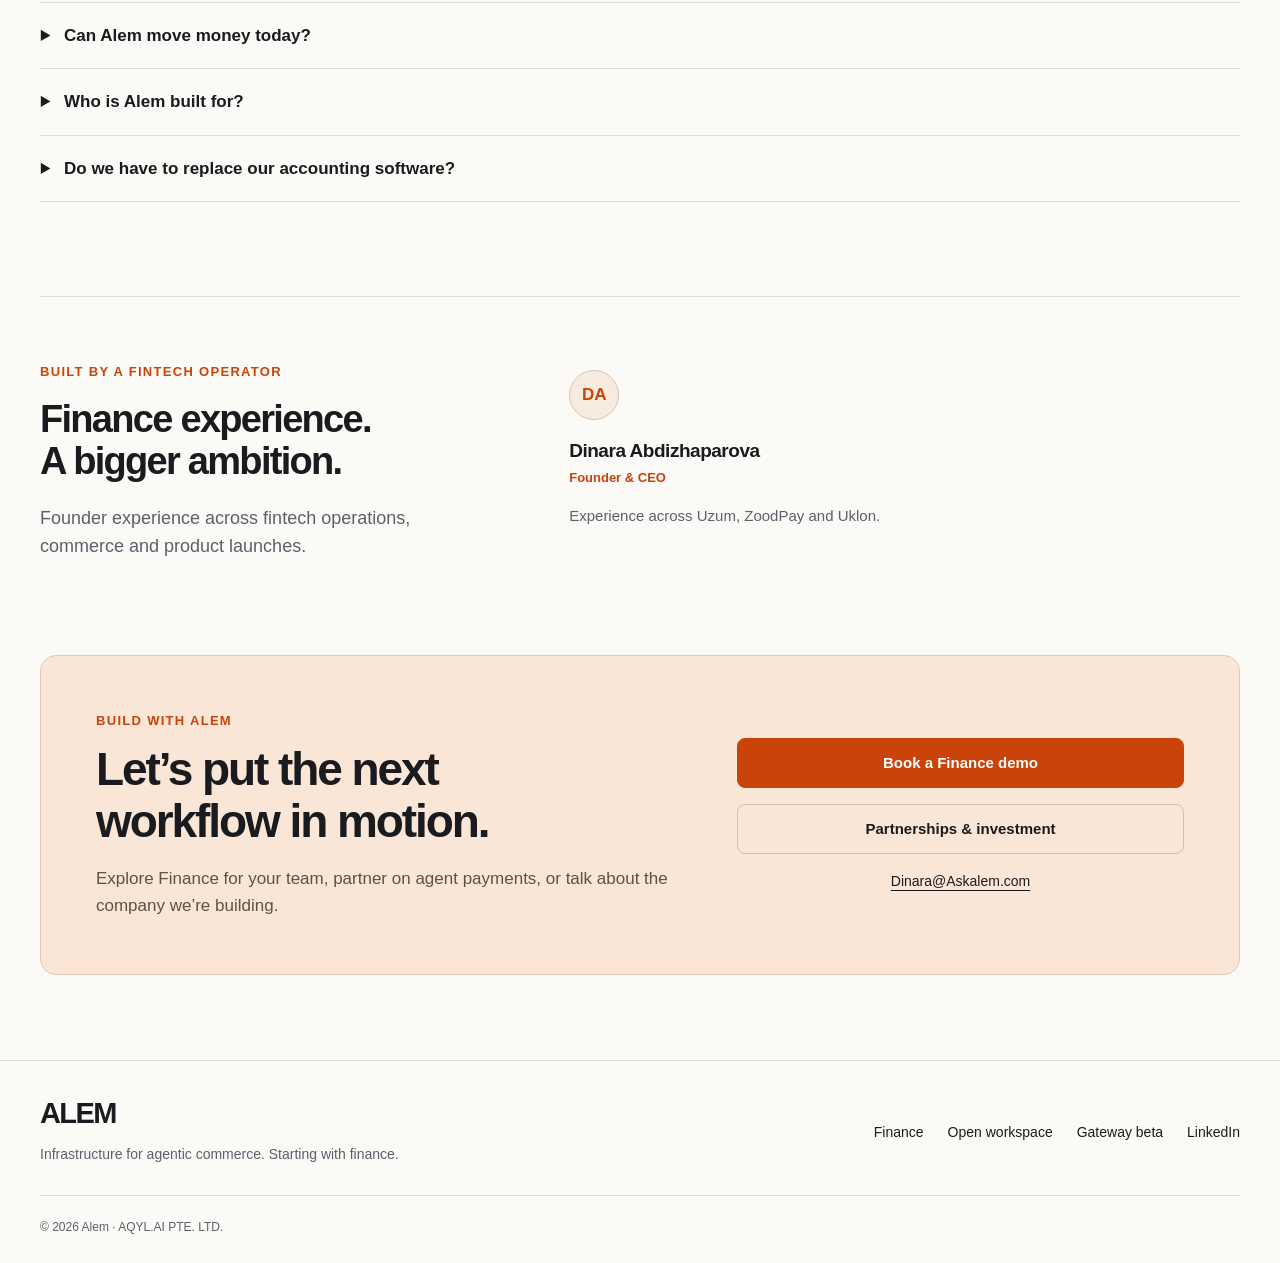
==== commit 8d89845a: "Update founder profile and use official Antler logo on homepage" ====
--- a/index.html
+++ b/index.html
@@ -9,11 +9,11 @@
 header{position:sticky;top:0;z-index:20;border-bottom:1px solid var(--line);background:#fbfaf7f5;backdrop-filter:blur(15px)}.nav{height:88px;display:flex;align-items:center;gap:32px}.brand{display:inline-flex;align-items:center;gap:10px;font-size:29px;font-weight:850;letter-spacing:-1.6px;line-height:1}.brand svg{width:49px;height:48px;flex:none}.navlinks{display:flex;align-items:center;gap:28px;margin-left:auto;font-size:14px;font-weight:600}.navlinks>a:not(.button):hover{color:var(--orange)}.button{display:inline-flex;justify-content:center;align-items:center;min-height:50px;padding:12px 23px;border:1px solid var(--ink);border-radius:8px;font-weight:650;line-height:1.25;font-size:15px;transition:background .18s,color .18s;text-align:center}.button.primary{background:var(--ink);color:#fff}.button.primary:hover{background:var(--orange);border-color:var(--orange)}.button.secondary{border-color:#c5c3bb;background:transparent}.button.secondary:hover{background:var(--soft)}.button.orange{background:var(--orange);color:white;border-color:var(--orange)}.button.orange:hover{background:#a83606}.menu-toggle{display:none;margin-left:auto;border:1px solid var(--line);background:transparent;border-radius:6px;padding:9px 14px;font-size:14px}.eyebrow{display:block;color:var(--orange);font-size:13px;font-weight:750;letter-spacing:.1em;text-transform:uppercase}
 .hero{display:grid;grid-template-columns:1.15fr 1fr;gap:64px;align-items:center;padding:88px 0 76px}.hero h1{font-size:clamp(46px,5.15vw,74px);line-height:1.055;letter-spacing:-.055em;margin:22px 0 26px;font-weight:750}.hero h1 span{color:var(--orange)}.intro{font-size:19px;max-width:580px;color:var(--muted);line-height:1.65}.intro strong{color:var(--ink);font-weight:650}.actions{display:flex;gap:12px;flex-wrap:wrap;margin-top:28px}.subline{font-size:13px;color:var(--muted);margin-top:19px}
 .control-visual{position:relative;padding:25px 0 24px 21px}.control-visual:before{content:"";position:absolute;inset:-25px -24px -20px -16px;background:radial-gradient(ellipse at 60% 40%,#ffe8d9,transparent 72%);z-index:-1}.visual-head{display:flex;align-items:center;justify-content:space-between;gap:14px;margin:0 0 16px;font-size:13px;font-weight:600}.visual-head small{font-size:12px;color:var(--muted);font-weight:400}.agent-request{border:1px solid #d4d2c9;background:var(--paper);border-radius:12px;padding:17px 20px;margin:0 18px;display:flex;gap:14px;align-items:center}.agent-symbol{display:grid;place-items:center;width:36px;height:36px;border-radius:9px;background:#eeeae1;font-size:21px}.agent-request b{font-size:14px;display:block}.agent-request p{font-size:13px;color:var(--muted);margin:0}.connector{height:26px;border-left:1px dashed #c5b8a9;width:1px;margin:auto}.control-box{border:1px solid #d48c69;border-radius:15px;background:#fff;padding:25px;box-shadow:0 22px 65px #6533180a}.control-heading{display:flex;align-items:center;justify-content:space-between;border-bottom:1px solid var(--line);padding-bottom:18px;gap:12px}.control-heading b{font-size:19px;letter-spacing:-.025em}.tag{display:inline-block;border-radius:5px;padding:4px 9px;font-size:12px;font-weight:650;white-space:nowrap;color:var(--orange);background:#fff0e5}.tag.live{background:#eaf3ed;color:var(--green)}.control-row{display:flex;gap:14px;align-items:center;padding-top:20px}.check{width:24px;height:24px;border:1px solid #e9cab9;border-radius:50%;color:var(--orange);display:grid;place-items:center;font-size:12px;flex:none}.control-row b{font-size:14px;display:block}.control-row p{font-size:13px;color:var(--muted);margin:1px 0 0}.future-rail{display:flex;justify-content:center;gap:8px;flex-wrap:wrap}.future-rail span{padding:7px 13px;border:1px solid #d8d5cc;border-radius:6px;font-size:12px;background:var(--paper)}.rail-note{margin:10px 0 0;text-align:center;font-size:12px;color:var(--muted)}
-.support{border-block:1px solid var(--line)}.support .alumni{justify-content:space-between;gap:22px 36px}.support-group{display:flex;align-items:center;gap:14px;flex-wrap:wrap}.support .brand-word{color:var(--orange);letter-spacing:.1em;font-size:24px}.alumni{display:flex;align-items:center;justify-content:center;gap:22px;flex-wrap:wrap;padding:25px 0;color:var(--muted);font-size:13px}.alumni b{font-size:15px;color:#4b4e53;font-weight:650}
+.support{border-block:1px solid var(--line)}.support .alumni{justify-content:space-between;gap:22px 36px}.support-group{display:flex;align-items:center;gap:14px;flex-wrap:wrap}.antler-logo{display:block;width:134px;height:32px;color:var(--ink);flex:none}.alumni{display:flex;align-items:center;justify-content:center;gap:22px;flex-wrap:wrap;padding:25px 0;color:var(--muted);font-size:13px}.alumni b{font-size:15px;color:#4b4e53;font-weight:650}
 .section{padding:94px 0}.section-head{max-width:800px;margin-bottom:40px}h2{font-size:clamp(35px,3.9vw,54px);line-height:1.12;letter-spacing:-.045em;font-weight:700;margin:15px 0 21px}.lede{font-size:18px;color:var(--muted);max-width:740px;margin:0}.finance-section{padding-top:74px}.finance-grid{display:grid;grid-template-columns:.92fr 1.08fr;gap:82px;align-items:center}.feature-list{margin:28px 0 0;padding:0;list-style:none}.feature-list li{padding:16px 0;border-bottom:1px solid var(--line);display:grid;grid-template-columns:25px 1fr;gap:10px}.tick{color:var(--orange);font-size:19px}.feature-list strong{display:block;font-size:17px}.feature-list p{font-size:15px;color:var(--muted);margin:4px 0 0}.product-note{color:var(--muted);font-size:13px;margin-top:15px}
 .workspace{border:1px solid #d6d3ca;border-radius:14px;background:#fff;box-shadow:0 20px 65px #37271309;overflow:hidden}.workspace-top{display:flex;justify-content:space-between;gap:12px;align-items:center;border-bottom:1px solid var(--line);padding:19px 23px;font-size:13px;background:#f5f3ee}.workspace-top b{letter-spacing:.04em}.workspace-top span{color:var(--muted);font-size:12px}.workspace-body{padding:27px}.workspace-title{display:flex;justify-content:space-between;gap:15px;align-items:flex-start}.workspace-title h3{margin:0;font-size:21px;letter-spacing:-.03em}.workspace-title p{font-size:13px;color:var(--muted);margin:5px 0}.invoice{background:var(--paper);border:1px solid var(--line);padding:18px;border-radius:9px;margin:23px 0}.invoice-top{display:flex;justify-content:space-between;gap:16px;align-items:center;font-size:14px}.invoice-top b{font-size:16px}.invoice-values{display:grid;grid-template-columns:1fr 1fr;margin-top:18px;padding-top:15px;border-top:1px solid var(--line)}.invoice-values small{font-size:12px;color:var(--muted);display:block}.invoice-values strong{display:block;font-size:18px;letter-spacing:-.02em}.invoice-values .status-value{font-size:14px;padding-top:4px}.tabs{display:flex;border-bottom:1px solid var(--line);gap:20px}.tabs button{background:none;border:0;border-bottom:2px solid transparent;margin-bottom:-1px;padding:10px 1px;font-size:13px;color:var(--muted);cursor:pointer}.tabs button[aria-selected="true"]{color:var(--orange);border-color:var(--orange);font-weight:650}.tab-panel{padding-top:19px;min-height:164px}.tab-panel[hidden]{display:none}.activity{display:flex;gap:12px;padding:8px 0;font-size:14px}.activity-icon{height:23px;width:23px;display:grid;place-items:center;border:1px solid #cbdcd2;border-radius:50%;color:var(--green);flex:none;font-size:12px}.activity p{margin:0}.activity small{font-size:12px;color:var(--muted);display:block}.example-note{border-top:1px solid var(--line);padding-top:13px;color:var(--muted);font-size:12px;margin:0}
 .infra{background:var(--soft);border-block:1px solid var(--line)}.infra-top{display:grid;grid-template-columns:1.1fr 1fr;gap:85px;align-items:end;margin-bottom:42px}.infra-top h2{margin-bottom:0}.infra-copy p{color:var(--muted);font-size:17px;margin:0 0 16px}.text-link{font-size:15px;font-weight:650;border-bottom:1px solid var(--orange);padding-bottom:4px;color:var(--orange)}.architecture{border:1px solid #d7d2c8;border-radius:14px;overflow:hidden;background:var(--paper)}.architecture-top,.architecture-bottom{display:flex;align-items:center;gap:20px;flex-wrap:wrap;padding:20px 28px}.architecture-label{font-size:13px;color:var(--muted);min-width:160px}.architecture-items{display:flex;flex-wrap:wrap;gap:9px;font-size:14px}.architecture-items span{border:1px solid #d6d2c7;border-radius:5px;padding:5px 14px}.architecture-core{background:white;padding:28px;border-block:1px solid #ded7cb}.core-title{display:flex;align-items:center;justify-content:space-between;gap:20px;margin-bottom:24px}.core-title b{font-size:21px;letter-spacing:-.025em}.core-grid{display:grid;grid-template-columns:repeat(4,1fr)}.core-grid>div{padding:0 19px;border-left:1px solid var(--line)}.core-grid>div:first-child{border:0;padding-left:0}.core-grid h3{font-size:16px;margin:0 0 8px}.core-grid p{font-size:14px;color:var(--muted);margin:0}.infra-foot{font-size:13px;color:var(--muted);margin-top:15px}
-.path-grid{display:grid;grid-template-columns:repeat(3,1fr);gap:30px;margin-top:43px}.path-item{border-top:2px solid #d5cfc3;padding-top:22px}.path-item:first-child{border-color:var(--orange)}.path-item h3{font-size:23px;letter-spacing:-.035em;line-height:1.25;margin:17px 0 13px}.path-item p{font-size:16px;color:var(--muted);margin:0}.status{font-size:12px;letter-spacing:.055em;text-transform:uppercase;font-weight:700;color:var(--muted)}.path-item:first-child .status{color:var(--orange)}.company{padding-top:0}.company-inner{display:grid;grid-template-columns:.8fr 1.2fr;gap:82px;border-top:1px solid var(--line);padding-top:65px}.company-inner h2{font-size:38px}.people{display:grid;grid-template-columns:1fr 1fr;gap:32px}.person{padding-top:8px}.initials{display:grid;place-items:center;width:50px;height:50px;border:1px solid #d8c4b3;background:#f7eade;color:var(--orange);font-size:17px;font-weight:600;border-radius:50%;margin-bottom:18px}.person h3{font-size:19px;line-height:1.4;margin:0 0 4px;letter-spacing:-.025em}.role{font-size:13px;color:var(--orange);margin:0 0 15px;font-weight:650}.bio{font-size:15px;color:var(--muted);margin:0}
+.path-grid{display:grid;grid-template-columns:repeat(3,1fr);gap:30px;margin-top:43px}.path-item{border-top:2px solid #d5cfc3;padding-top:22px}.path-item:first-child{border-color:var(--orange)}.path-item h3{font-size:23px;letter-spacing:-.035em;line-height:1.25;margin:17px 0 13px}.path-item p{font-size:16px;color:var(--muted);margin:0}.status{font-size:12px;letter-spacing:.055em;text-transform:uppercase;font-weight:700;color:var(--muted)}.path-item:first-child .status{color:var(--orange)}.company{padding-top:0}.company-inner{display:grid;grid-template-columns:.8fr 1.2fr;gap:82px;border-top:1px solid var(--line);padding-top:65px}.company-inner h2{font-size:38px}.people{display:grid;grid-template-columns:1fr;gap:32px;max-width:480px}.person{padding-top:8px}.initials{display:grid;place-items:center;width:50px;height:50px;border:1px solid #d8c4b3;background:#f7eade;color:var(--orange);font-size:17px;font-weight:600;border-radius:50%;margin-bottom:18px}.person h3{font-size:19px;line-height:1.4;margin:0 0 4px;letter-spacing:-.025em}.role{font-size:13px;color:var(--orange);margin:0 0 15px;font-weight:650}.bio{font-size:15px;color:var(--muted);margin:0}
 .contact{padding:0 0 85px}.contact-inner{background:#f9e6d7;border:1px solid #e7c9b2;border-radius:16px;padding:55px;display:grid;grid-template-columns:1.3fr 1fr;gap:60px;align-items:center}.contact h2{margin:12px 0 18px;font-size:46px}.contact p{font-size:17px;color:#625044;margin:0}.contact-links{display:flex;flex-direction:column;align-items:flex-start;gap:16px}.contact-links .button{width:100%}.email{font-size:14px;text-decoration:underline;text-underline-offset:4px;margin-inline:auto}.faq{border-top:1px solid var(--line);margin-top:43px}.faq details{border-bottom:1px solid var(--line);padding:19px 0}.faq summary{cursor:pointer;font-size:17px;font-weight:600;list-style-position:outside;margin-left:20px;padding-left:4px}.faq details p{max-width:850px;font-size:16px;color:var(--muted);padding-left:24px;margin:12px 0 0}footer{border-top:1px solid var(--line);padding:38px 0 25px}.footer-top{display:flex;justify-content:space-between;align-items:center;gap:25px;flex-wrap:wrap}.footer-links{display:flex;gap:24px;font-size:14px;flex-wrap:wrap}.footer-bottom{margin-top:30px;padding-top:22px;border-top:1px solid var(--line);display:flex;justify-content:space-between;gap:20px;flex-wrap:wrap;color:var(--muted);font-size:12px}.footer-tagline{font-size:14px;color:var(--muted);margin:12px 0 0}
 @media(max-width:1020px){.hero{gap:35px}.hero h1{font-size:56px}.navlinks{gap:19px}.finance-grid{gap:45px}.infra-top,.company-inner{gap:40px}.contact-inner{gap:35px;padding:40px}}
 @media(max-width:800px){.wrap{width:calc(100% - 40px)}.nav{height:74px}.brand{font-size:26px}.brand svg{width:42px;height:42px}.menu-toggle{display:block}.navlinks{display:none;position:absolute;top:73px;left:0;right:0;background:var(--paper);padding:22px 20px;border-bottom:1px solid var(--line);align-items:stretch;gap:0;margin:0}.navlinks.open{display:flex;flex-direction:column}.navlinks>a:not(.button){padding:13px 4px}.navlinks .button{margin-top:10px}.hero{grid-template-columns:1fr;gap:40px;padding:52px 0}.hero h1{font-size:clamp(44px,8vw,67px);max-width:700px}.intro{max-width:630px;font-size:18px}.control-visual{padding:6px 0;max-width:530px;width:100%;margin:auto}.control-visual:before{inset:0}.alumni{justify-content:flex-start;gap:12px 20px}.section{padding:65px 0}.finance-section{padding-top:38px}.finance-grid,.infra-top,.company-inner,.contact-inner{grid-template-columns:1fr;gap:34px}.core-grid{grid-template-columns:1fr 1fr;gap:24px}.core-grid>div:nth-child(3){padding-left:0;border:0}.path-grid{gap:22px}.path-item h3{font-size:21px}.company{padding-top:0}.company-inner{padding-top:45px}.contact{padding-bottom:55px}.contact-inner{padding:32px}.contact h2{font-size:38px}.contact-links{max-width:400px;width:100%}.footer-top{align-items:flex-start}}
@@ -25,12 +25,12 @@
 <main id="main">
 <section class="wrap hero" aria-labelledby="hero-title"><div><span class="eyebrow">Agentic infrastructure · Starting with finance</span><h1 id="hero-title">Infrastructure for <span>agentic commerce.</span></h1><p class="intro"><strong>Starting with finance.</strong> Invoices, approvals and reconciliation today. Building toward payments AI agents can execute within company rules.</p><div class="actions"><a class="button primary" href="https://finance.askalem.com/">Explore Alem Finance</a><a class="button secondary" href="#contact">Talk to the team</a></div><p class="subline">For finance teams today. For the agent economy ahead.</p></div>
 <div class="control-visual"><div class="visual-head"><span>A financial action, with context.</span><small>Infrastructure vision</small></div><div class="agent-request"><span class="agent-symbol" aria-hidden="true">⌘</span><div><b>A person or an AI agent</b><p>Requests a business payment</p></div></div><div class="connector" aria-hidden="true"></div><div class="control-box"><div class="control-heading"><b>The Alem control layer</b><span class="tag">Before payment</span></div><div class="control-row"><span class="check" aria-hidden="true">✓</span><div><b>Understand the obligation</b><p>Invoice, supplier, amount and due date</p></div></div><div class="control-row"><span class="check" aria-hidden="true">✓</span><div><b>Apply company rules</b><p>Authority, limits and human approval</p></div></div><div class="control-row"><span class="check" aria-hidden="true">✓</span><div><b>Keep a traceable record</b><p>Decision, payment status and reconciliation</p></div></div></div><div class="connector" aria-hidden="true"></div><div class="future-rail"><span>Bank</span><span>Card</span><span>Stablecoin</span></div><p class="rail-note">Planned execution through payment partners</p></div></section>
-<section class="support" aria-label="Investors and programs"><div class="wrap alumni"><div class="support-group"><span>Backed by</span><b class="brand-word">ANTLER</b><span>and angel investors</span></div><div class="support-group"><span>Program alumni</span><b>DIFC Innovation Hub</b><b>Plug and Play</b></div></div></section>
+<section class="support" aria-label="Investors and programs"><div class="wrap alumni"><div class="support-group"><span>Backed by</span><svg xmlns="http://www.w3.org/2000/svg" class="antler-logo" viewBox="0 0 117 28" fill="none" role="img" aria-label="Antler"><title>Antler</title><g clip-path="url(#clip0_694_7284)"><path d="M44.2258 6.16674H46.9539V21.891H44.629L35.942 10.7108V21.891H33.2139V6.16674H35.7797L44.2258 17.0443V6.16674Z" fill="currentColor"></path><path d="M52.1328 8.67597H57.123V21.8386H59.9192V8.67597H64.9146V6.10918H52.1328V8.67597Z" fill="currentColor"></path><path d="M72.8631 6.10918H70.0879V21.8386H81.147V19.324H72.8631V6.10918Z" fill="currentColor"></path><path d="M106.391 13.9138V8.63933H110.423C112.47 8.63933 113.685 9.55231 113.685 11.2426V11.2792C113.685 12.8704 112.423 13.9138 110.439 13.9138H106.391V13.9138ZM112.743 15.891C114.952 15.265 116.502 13.7103 116.502 11.1331V11.0861C116.502 9.71404 116.047 8.54542 115.199 7.69504C114.183 6.67771 112.633 6.11427 110.648 6.11427H103.621V21.8385H106.391V16.3606H109.863L113.732 21.8385H116.995L112.738 15.891H112.743Z" fill="currentColor"></path><path d="M86.2891 8.5925V21.8386H97.9713V19.371H88.7554V15.1451H95.8191V12.6827H88.7554V8.5925H97.9713V6.10918H86.2891V8.5925Z" fill="currentColor"></path><path d="M0 9.91821e-05V28.0001H27.9828V9.91821e-05H0ZM19.2591 21.8909L13.939 9.40647L8.62419 21.8909H5.79659L12.7085 6.10929H15.2743L22.1758 21.8857H19.2539L19.2591 21.8909Z" fill="currentColor"></path></g></svg></div><div class="support-group"><span>Program alumni</span><b>DIFC Innovation Hub</b><b>Plug and Play</b></div></div></section>
 <section class="section finance-section" id="finance"><div class="wrap finance-grid"><div><span class="eyebrow">Our first application · Alem Finance</span><h2>From an invoice<br>to a clear payment record.</h2><p class="lede">Finance teams still connect bills, approvals and bank entries by hand. Alem brings those steps into one workflow.</p><ul class="feature-list"><li><span class="tick" aria-hidden="true">✓</span><div><strong>Bring the invoice into view</strong><p>Review the supplier, amount, due date and supporting documents.</p></div></li><li><span class="tick" aria-hidden="true">✓</span><div><strong>Keep the decision with the bill</strong><p>Record approvals and make the next action clear.</p></div></li><li><span class="tick" aria-hidden="true">✓</span><div><strong>Know what has been paid</strong><p>Match payments to invoices and flag open balances.</p></div></li></ul><div class="actions"><a class="button primary" href="https://finance.askalem.com/">Discover Finance</a><a class="button secondary" href="mailto:dinara@askalem.com?subject=Alem%20Finance%20demo">Request a demo</a></div><p class="product-note">Start alongside your existing accounting process.</p></div>
 <div class="workspace"><div class="workspace-top"><b>ALEM FINANCE</b><span>Illustrative workflow</span></div><div class="workspace-body"><div class="workspace-title"><div><h3>One invoice. One record.</h3><p>From review to payment matching</p></div><span class="tag live">Available today</span></div><div class="invoice"><div class="invoice-top"><b>Acme Trading</b><span>INV-2048</span></div><div class="invoice-values"><div><small>Invoice amount</small><strong>AED 12,450</strong></div><div><small>Payment status</small><strong class="status-value">Matched to bank entry</strong></div></div></div><div class="tabs" role="tablist" aria-label="Example invoice record"><button id="tab-approval" role="tab" aria-controls="panel-approval" aria-selected="true">Approval record</button><button id="tab-payment" role="tab" aria-controls="panel-payment" aria-selected="false" tabindex="-1">Payment match</button></div><div class="tab-panel" id="panel-approval" role="tabpanel" aria-labelledby="tab-approval" tabindex="0"><div class="activity"><span class="activity-icon" aria-hidden="true">✓</span><p>Invoice reviewed<small>Supplier, amount and due date captured</small></p></div><div class="activity"><span class="activity-icon" aria-hidden="true">✓</span><p>Approved by finance<small>Decision attached to the invoice</small></p></div><div class="activity"><span class="activity-icon" aria-hidden="true">✓</span><p>Payment record available<small>Team can see what happened next</small></p></div></div><div class="tab-panel" id="panel-payment" role="tabpanel" aria-labelledby="tab-payment" tabindex="0" hidden><div class="activity"><span class="activity-icon" aria-hidden="true">✓</span><p>Bank entry imported<small>AED 12,450 · Example supplier transfer</small></p></div><div class="activity"><span class="activity-icon" aria-hidden="true">✓</span><p>Matched to INV-2048<small>The invoice and payment share one record</small></p></div><div class="activity"><span class="activity-icon" aria-hidden="true">✓</span><p>Open balance: AED 0<small>Payment made outside Alem</small></p></div></div><p class="example-note">Example data, not a customer screenshot. Alem does not execute this transfer.</p></div></div></div></section>
 <section class="section infra" id="infrastructure"><div class="wrap"><div class="infra-top"><div><span class="eyebrow">The broader infrastructure</span><h2>Give agents authority.<br>Keep businesses in control.</h2></div><div class="infra-copy"><p>As agents take on commercial work, a payment needs more than an instruction. It needs a business purpose, permission and a record the company can review.</p><a class="text-link" href="https://beta.askalem.com/">Explore the Agent Gateway private beta</a></div></div><div class="architecture"><div class="architecture-top"><span class="architecture-label">Business applications</span><div class="architecture-items"><span>Finance teams</span><span>Procurement agents</span><span>Business software</span></div></div><div class="architecture-core"><div class="core-title"><b>Alem · Control before execution</b><span class="tag">Infrastructure in development</span></div><div class="core-grid"><div><h3>Identity & authority</h3><p>Who is acting, and on whose behalf?</p></div><div><h3>Policy & approvals</h3><p>What may they do, and when must a human decide?</p></div><div><h3>Business context</h3><p>Which invoice or obligation supports the action?</p></div><div><h3>Audit & outcomes</h3><p>What was decided, paid and reconciled?</p></div></div></div><div class="architecture-bottom"><span class="architecture-label">Planned partner connections</span><div class="architecture-items"><span>Banks</span><span>Payment providers</span><span>Fiat & stablecoin rails</span></div></div></div><p class="infra-foot">Agent Gateway & ROI: private-beta sandbox for controls and outcome tracking. Live payment settlement is not connected.</p></div></section>
 <section class="section" id="roadmap"><div class="wrap"><div class="section-head"><span class="eyebrow">A focused path to the vision</span><h2>Start with the work.<br>Expand into the payment.</h2><p class="lede">We start where businesses already spend time: understanding bills, making decisions and checking what was paid.</p></div><div class="path-grid"><article class="path-item"><span class="status">Available today</span><h3>Finance operations</h3><p>Invoices, approvals and payment matching for founders and finance teams. Our first focus is agencies and service businesses.</p></article><article class="path-item"><span class="status">Private beta</span><h3>Agent controls</h3><p>Explore agent identity, budgets, policy decisions and outcome tracking in the Agent Gateway sandbox.</p></article><article class="path-item"><span class="status">Next · Via partners</span><h3>Agent-executed payments</h3><p>Connect approved business obligations to payment execution through providers, then reconcile the result.</p></article></div><div class="faq"><details><summary>Can Alem move money today?</summary><p>Payment execution is the next stage of the roadmap. Finance currently supports invoices, approvals and payment matching; Agent Gateway runs as a private-beta sandbox. Live bank, card and stablecoin settlement is not connected.</p></details><details><summary>Who is Alem built for?</summary><p>Finance teams can start with invoice workflows today. We welcome banks, payment providers and AI product teams as design partners for controlled agent payments.</p></details><details><summary>Do we have to replace our accounting software?</summary><p>No. Alem is designed to work alongside your accounting process. Start with supported imports and review workflows; discuss specific integrations and their availability during onboarding.</p></details></div></div></section>
-<section class="section company" id="company"><div class="wrap company-inner"><div><span class="eyebrow">Built by operators</span><h2>Finance experience.<br>A bigger ambition.</h2><p class="lede">A team with experience in fintech operations, commerce and product launches.</p></div><div class="people"><article class="person"><div class="initials" aria-hidden="true">DA</div><h3>Dinara Abdizhaparova</h3><p class="role">Founder & CEO</p><p class="bio">Experience across Uzum, ZoodPay and Uklon.</p></article><article class="person"><div class="initials" aria-hidden="true">AF</div><h3>Antoine Fourmont-Fingal</h3><p class="role">Co-founder & CPO</p><p class="bio">Experience across Lazada, Alibaba and Nestlé.</p></article></div></div></section>
+<section class="section company" id="company"><div class="wrap company-inner"><div><span class="eyebrow">Built by a fintech operator</span><h2>Finance experience.<br>A bigger ambition.</h2><p class="lede">Founder experience across fintech operations, commerce and product launches.</p></div><div class="people"><article class="person"><div class="initials" aria-hidden="true">DA</div><h3>Dinara Abdizhaparova</h3><p class="role">Founder & CEO</p><p class="bio">Experience across Uzum, ZoodPay and Uklon.</p></article></div></div></section>
 <section class="contact" id="contact"><div class="wrap contact-inner"><div><span class="eyebrow">Build with Alem</span><h2>Let’s put the next<br>workflow in motion.</h2><p>Explore Finance for your team, partner on agent payments, or talk about the company we’re building.</p></div><div class="contact-links"><a class="button orange" href="mailto:dinara@askalem.com?subject=Alem%20Finance%20demo">Book a Finance demo</a><a class="button secondary" href="mailto:dinara@askalem.com?subject=Alem%20partnership%20or%20investment">Partnerships & investment</a><a class="email" href="mailto:dinara@askalem.com">Dinara@Askalem.com</a></div></div></section>
 </main><footer><div class="wrap"><div class="footer-top"><div><a class="brand" href="https://askalem.com/">ALEM</a><p class="footer-tagline">Infrastructure for agentic commerce. Starting with finance.</p></div><div class="footer-links"><a href="https://finance.askalem.com/">Finance</a><a href="https://app.finance.askalem.com/">Open workspace</a><a href="https://beta.askalem.com/">Gateway beta</a><a href="https://www.linkedin.com/company/askalemcom/" target="_blank" rel="noopener noreferrer">LinkedIn</a></div></div><div class="footer-bottom"><span>© 2026 Alem · AQYL.AI PTE. LTD.</span></div></div></footer>
 <script>
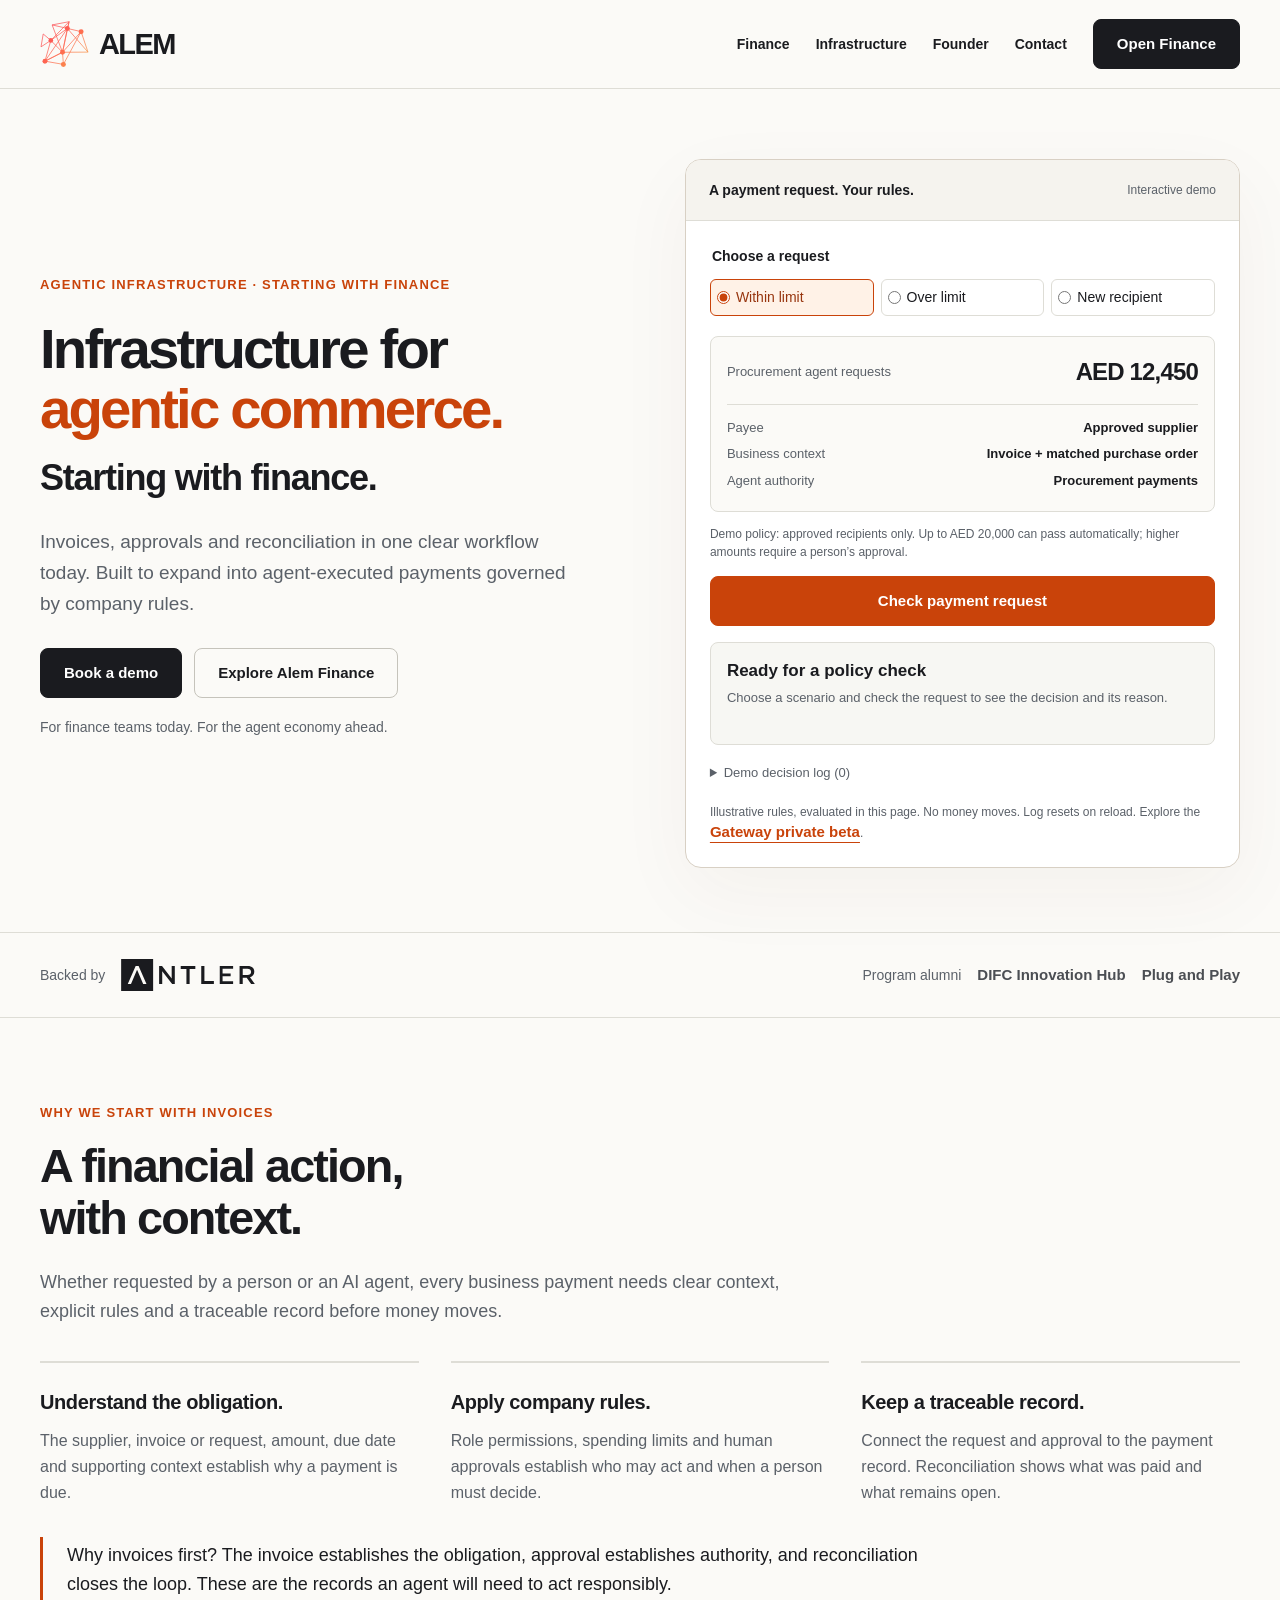
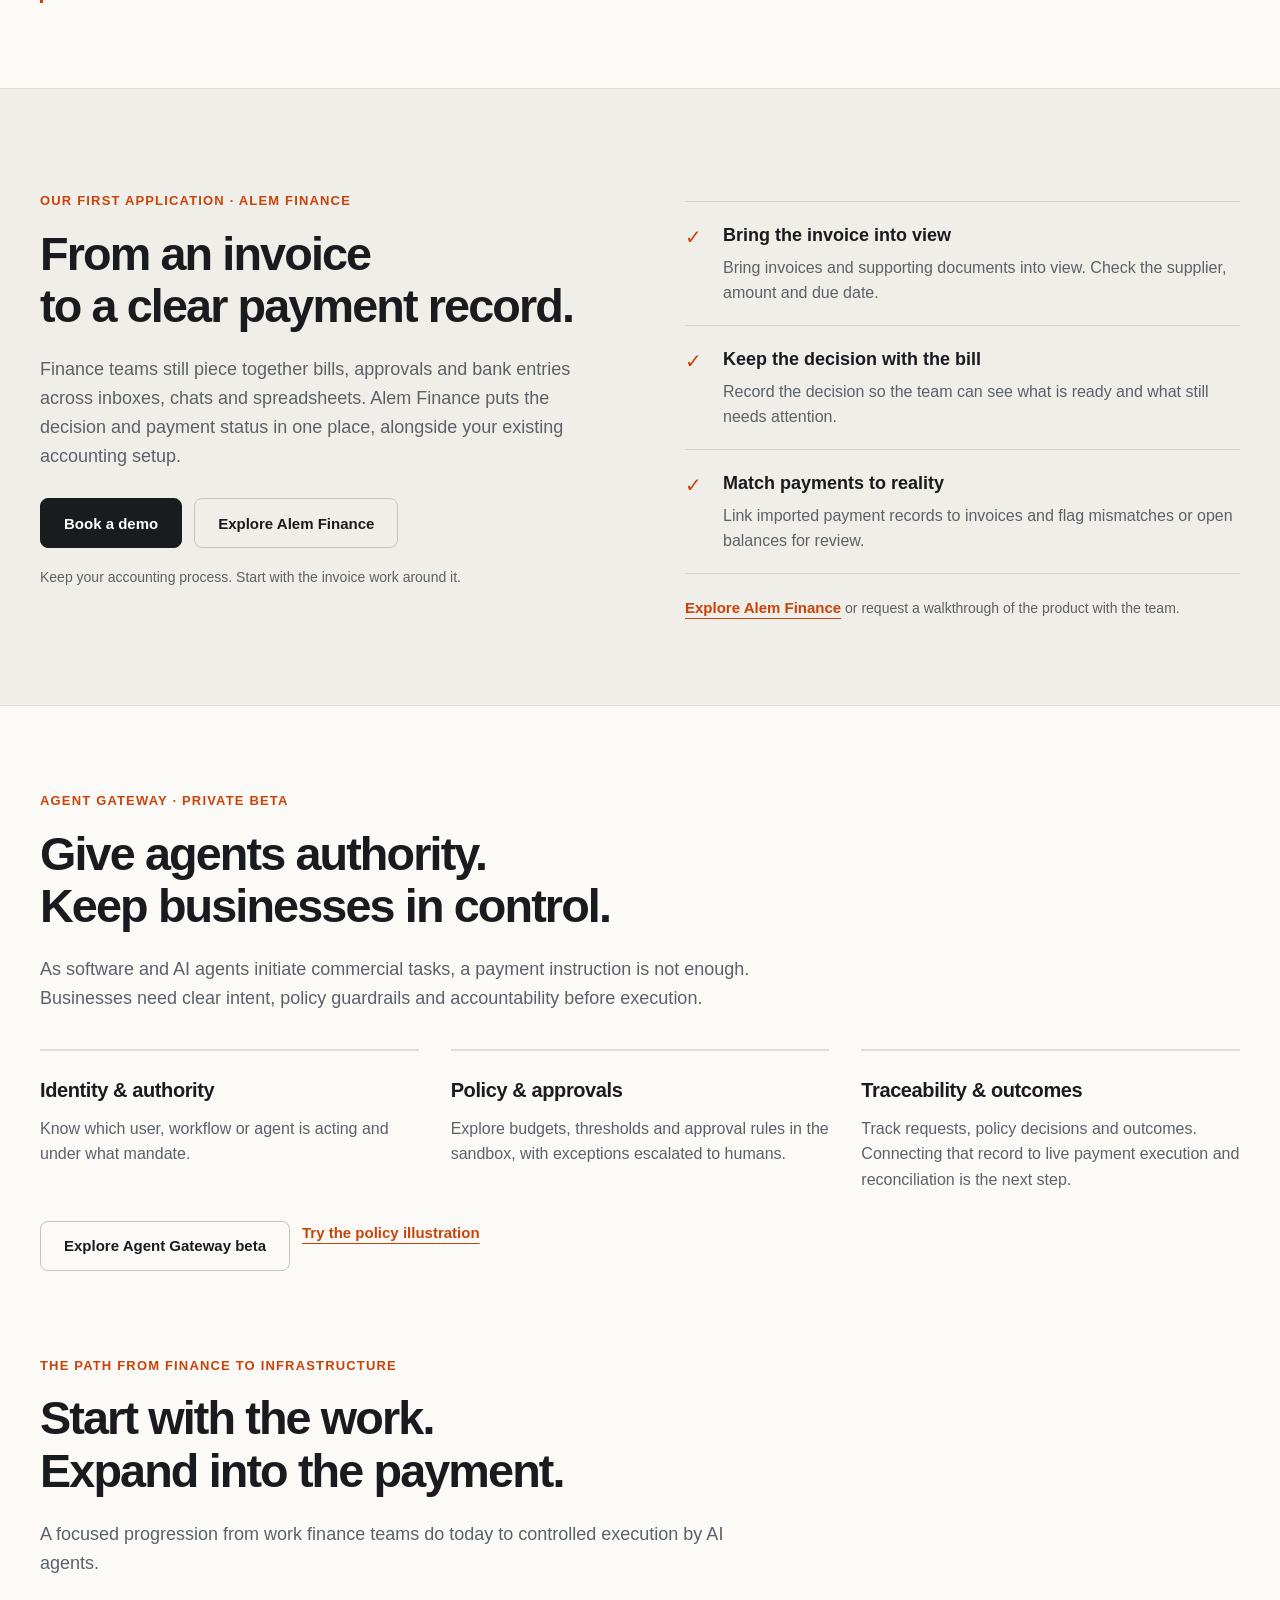
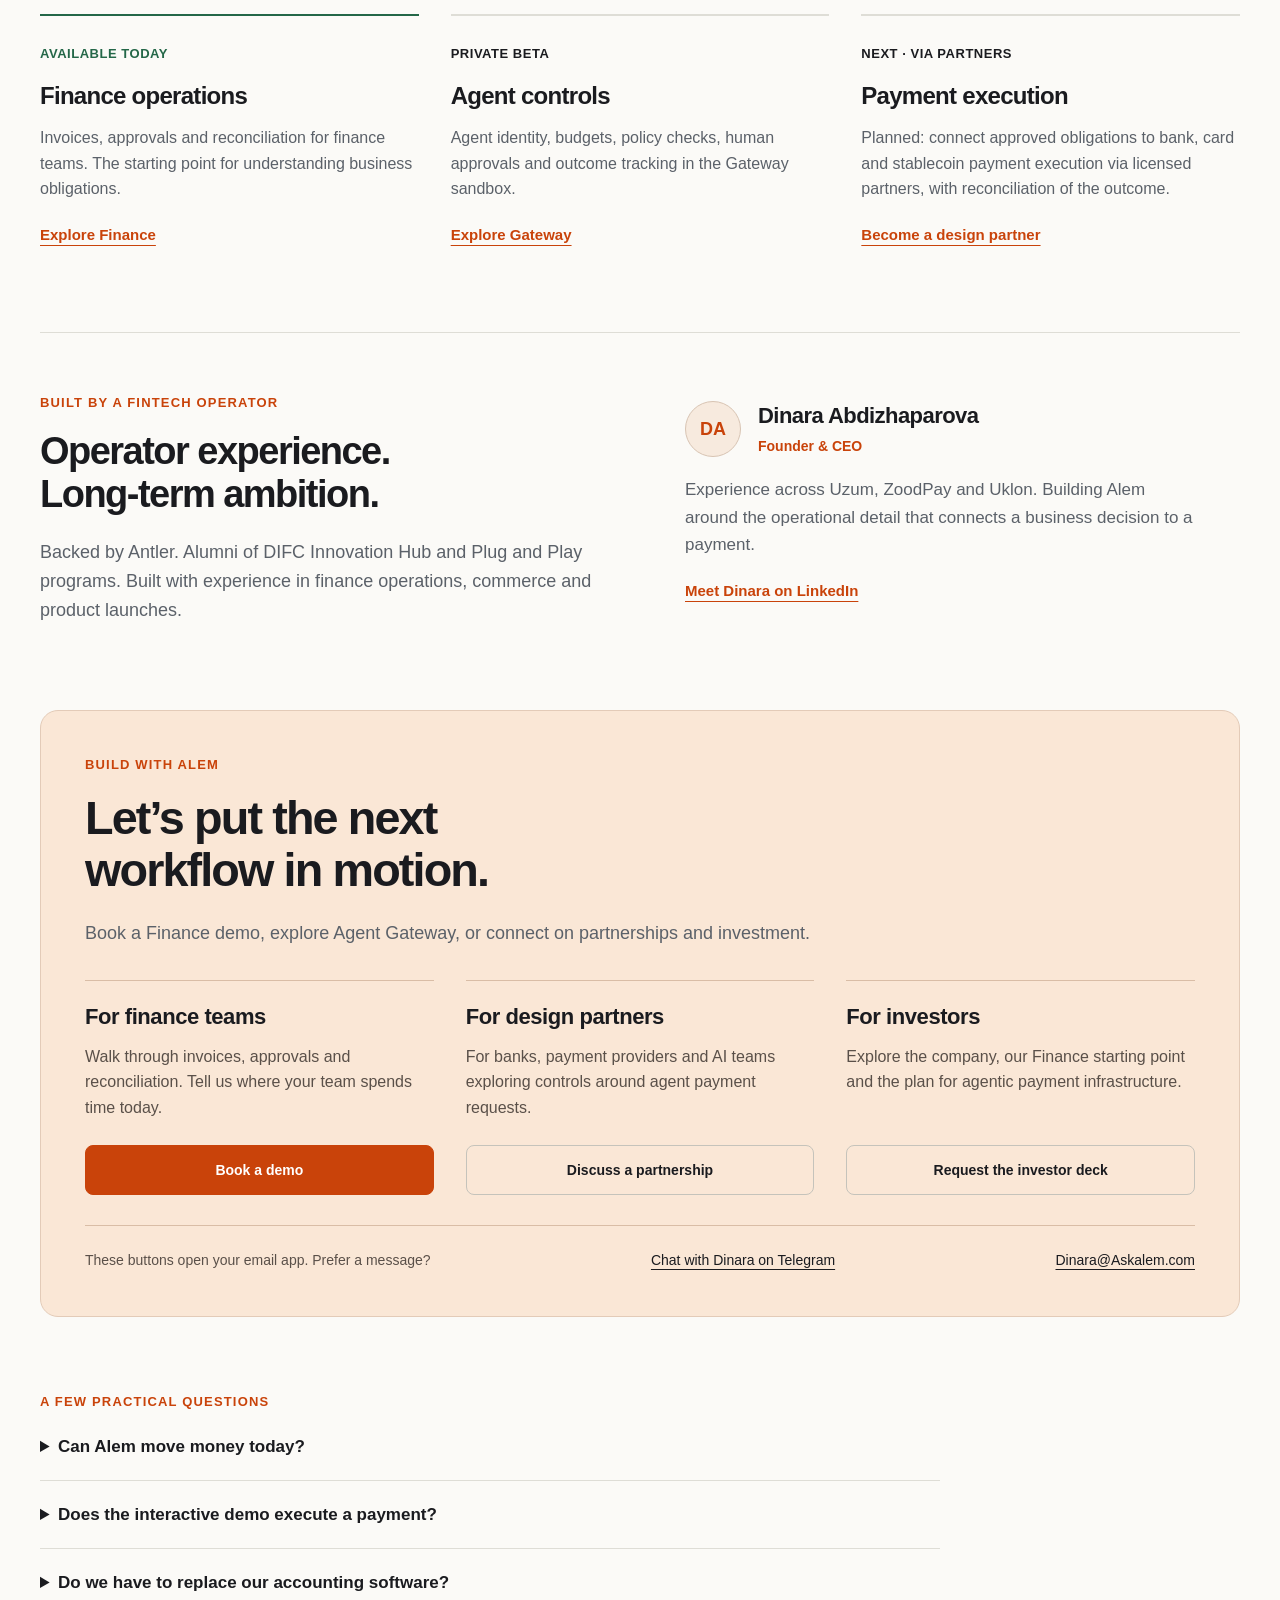
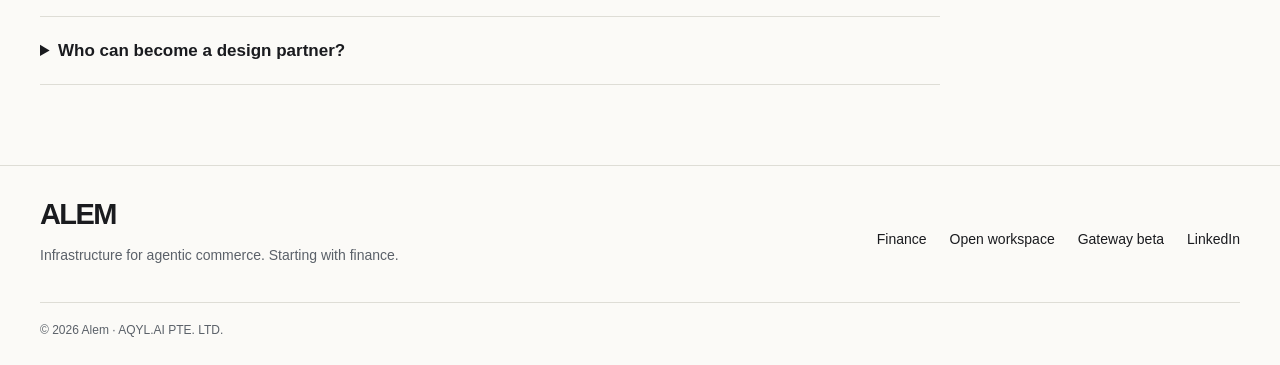
==== commit 3e1c6c01: "Connect Finance to agentic infrastructure with interactive policy demo and clear contact paths" ====
--- a/index.html
+++ b/index.html
@@ -1,45 +1,32 @@
-<!doctype html><html lang="en"><head><meta charset="utf-8"><meta name="viewport" content="width=device-width, initial-scale=1">
+<!doctype html>
+<html lang="en"><head><meta charset="utf-8"><meta name="viewport" content="width=device-width, initial-scale=1">
 <title>Alem — Infrastructure for agentic commerce. Starting with finance.</title>
-<meta name="description" content="Alem is building infrastructure for agentic commerce, starting with finance. Manage invoices, approvals and payment matching today. Build toward controlled agent payments.">
+<meta name="description" content="Alem is building the control layer for business payments, starting with invoices, approvals and reconciliation. Explore Finance or try the agent payment policy demo.">
 <meta name="theme-color" content="#fbfaf7"><link rel="canonical" href="https://askalem.com/">
-<meta property="og:title" content="Alem — Infrastructure for agentic commerce"><meta property="og:description" content="Starting with finance. Invoices, approvals and reconciliation today. Controlled agent payments next."><meta property="og:type" content="website"><meta property="og:url" content="https://askalem.com/"><meta name="twitter:card" content="summary">
-<script type="application/ld+json">{"@context":"https://schema.org","@type":"Organization","name":"Alem","legalName":"AQYL.AI PTE. LTD.","url":"https://askalem.com/","email":"dinara@askalem.com","sameAs":["https://www.linkedin.com/company/askalemcom/","https://x.com/askalemai"],"founder":{"@type":"Person","name":"Dinara Abdizhaparova","url":"https://www.linkedin.com/in/dinara-a-2a48a358/"}}</script><style>
-:root{--paper:#fbfaf7;--ink:#1a1b1f;--muted:#5b6169;--orange:#c9430a;--line:#deddd6;--soft:#f0eee8;--green:#246748}
-*{box-sizing:border-box}html{scroll-behavior:smooth;scroll-padding-top:100px}body{margin:0;background:var(--paper);color:var(--ink);font:16px/1.6 Inter,-apple-system,BlinkMacSystemFont,"Segoe UI",Arial,sans-serif;-webkit-font-smoothing:antialiased}a{color:inherit;text-decoration:none}button{font:inherit}a:focus-visible,button:focus-visible,summary:focus-visible{outline:3px solid var(--orange);outline-offset:5px}::selection{background:#ffdcc5}.wrap{width:min(1200px,calc(100% - 64px));margin-inline:auto}.skip{position:absolute;left:16px;top:-80px;z-index:100;background:var(--ink);color:white;padding:12px}.skip:focus{top:8px}
-header{position:sticky;top:0;z-index:20;border-bottom:1px solid var(--line);background:#fbfaf7f5;backdrop-filter:blur(15px)}.nav{height:88px;display:flex;align-items:center;gap:32px}.brand{display:inline-flex;align-items:center;gap:10px;font-size:29px;font-weight:850;letter-spacing:-1.6px;line-height:1}.brand svg{width:49px;height:48px;flex:none}.navlinks{display:flex;align-items:center;gap:28px;margin-left:auto;font-size:14px;font-weight:600}.navlinks>a:not(.button):hover{color:var(--orange)}.button{display:inline-flex;justify-content:center;align-items:center;min-height:50px;padding:12px 23px;border:1px solid var(--ink);border-radius:8px;font-weight:650;line-height:1.25;font-size:15px;transition:background .18s,color .18s;text-align:center}.button.primary{background:var(--ink);color:#fff}.button.primary:hover{background:var(--orange);border-color:var(--orange)}.button.secondary{border-color:#c5c3bb;background:transparent}.button.secondary:hover{background:var(--soft)}.button.orange{background:var(--orange);color:white;border-color:var(--orange)}.button.orange:hover{background:#a83606}.menu-toggle{display:none;margin-left:auto;border:1px solid var(--line);background:transparent;border-radius:6px;padding:9px 14px;font-size:14px}.eyebrow{display:block;color:var(--orange);font-size:13px;font-weight:750;letter-spacing:.1em;text-transform:uppercase}
-.hero{display:grid;grid-template-columns:1.15fr 1fr;gap:64px;align-items:center;padding:88px 0 76px}.hero h1{font-size:clamp(46px,5.15vw,74px);line-height:1.055;letter-spacing:-.055em;margin:22px 0 26px;font-weight:750}.hero h1 span{color:var(--orange)}.intro{font-size:19px;max-width:580px;color:var(--muted);line-height:1.65}.intro strong{color:var(--ink);font-weight:650}.actions{display:flex;gap:12px;flex-wrap:wrap;margin-top:28px}.subline{font-size:13px;color:var(--muted);margin-top:19px}
-.control-visual{position:relative;padding:25px 0 24px 21px}.control-visual:before{content:"";position:absolute;inset:-25px -24px -20px -16px;background:radial-gradient(ellipse at 60% 40%,#ffe8d9,transparent 72%);z-index:-1}.visual-head{display:flex;align-items:center;justify-content:space-between;gap:14px;margin:0 0 16px;font-size:13px;font-weight:600}.visual-head small{font-size:12px;color:var(--muted);font-weight:400}.agent-request{border:1px solid #d4d2c9;background:var(--paper);border-radius:12px;padding:17px 20px;margin:0 18px;display:flex;gap:14px;align-items:center}.agent-symbol{display:grid;place-items:center;width:36px;height:36px;border-radius:9px;background:#eeeae1;font-size:21px}.agent-request b{font-size:14px;display:block}.agent-request p{font-size:13px;color:var(--muted);margin:0}.connector{height:26px;border-left:1px dashed #c5b8a9;width:1px;margin:auto}.control-box{border:1px solid #d48c69;border-radius:15px;background:#fff;padding:25px;box-shadow:0 22px 65px #6533180a}.control-heading{display:flex;align-items:center;justify-content:space-between;border-bottom:1px solid var(--line);padding-bottom:18px;gap:12px}.control-heading b{font-size:19px;letter-spacing:-.025em}.tag{display:inline-block;border-radius:5px;padding:4px 9px;font-size:12px;font-weight:650;white-space:nowrap;color:var(--orange);background:#fff0e5}.tag.live{background:#eaf3ed;color:var(--green)}.control-row{display:flex;gap:14px;align-items:center;padding-top:20px}.check{width:24px;height:24px;border:1px solid #e9cab9;border-radius:50%;color:var(--orange);display:grid;place-items:center;font-size:12px;flex:none}.control-row b{font-size:14px;display:block}.control-row p{font-size:13px;color:var(--muted);margin:1px 0 0}.future-rail{display:flex;justify-content:center;gap:8px;flex-wrap:wrap}.future-rail span{padding:7px 13px;border:1px solid #d8d5cc;border-radius:6px;font-size:12px;background:var(--paper)}.rail-note{margin:10px 0 0;text-align:center;font-size:12px;color:var(--muted)}
-.support{border-block:1px solid var(--line)}.support .alumni{justify-content:space-between;gap:22px 36px}.support-group{display:flex;align-items:center;gap:14px;flex-wrap:wrap}.antler-logo{display:block;width:134px;height:32px;color:var(--ink);flex:none}.alumni{display:flex;align-items:center;justify-content:center;gap:22px;flex-wrap:wrap;padding:25px 0;color:var(--muted);font-size:13px}.alumni b{font-size:15px;color:#4b4e53;font-weight:650}
-.section{padding:94px 0}.section-head{max-width:800px;margin-bottom:40px}h2{font-size:clamp(35px,3.9vw,54px);line-height:1.12;letter-spacing:-.045em;font-weight:700;margin:15px 0 21px}.lede{font-size:18px;color:var(--muted);max-width:740px;margin:0}.finance-section{padding-top:74px}.finance-grid{display:grid;grid-template-columns:.92fr 1.08fr;gap:82px;align-items:center}.feature-list{margin:28px 0 0;padding:0;list-style:none}.feature-list li{padding:16px 0;border-bottom:1px solid var(--line);display:grid;grid-template-columns:25px 1fr;gap:10px}.tick{color:var(--orange);font-size:19px}.feature-list strong{display:block;font-size:17px}.feature-list p{font-size:15px;color:var(--muted);margin:4px 0 0}.product-note{color:var(--muted);font-size:13px;margin-top:15px}
-.workspace{border:1px solid #d6d3ca;border-radius:14px;background:#fff;box-shadow:0 20px 65px #37271309;overflow:hidden}.workspace-top{display:flex;justify-content:space-between;gap:12px;align-items:center;border-bottom:1px solid var(--line);padding:19px 23px;font-size:13px;background:#f5f3ee}.workspace-top b{letter-spacing:.04em}.workspace-top span{color:var(--muted);font-size:12px}.workspace-body{padding:27px}.workspace-title{display:flex;justify-content:space-between;gap:15px;align-items:flex-start}.workspace-title h3{margin:0;font-size:21px;letter-spacing:-.03em}.workspace-title p{font-size:13px;color:var(--muted);margin:5px 0}.invoice{background:var(--paper);border:1px solid var(--line);padding:18px;border-radius:9px;margin:23px 0}.invoice-top{display:flex;justify-content:space-between;gap:16px;align-items:center;font-size:14px}.invoice-top b{font-size:16px}.invoice-values{display:grid;grid-template-columns:1fr 1fr;margin-top:18px;padding-top:15px;border-top:1px solid var(--line)}.invoice-values small{font-size:12px;color:var(--muted);display:block}.invoice-values strong{display:block;font-size:18px;letter-spacing:-.02em}.invoice-values .status-value{font-size:14px;padding-top:4px}.tabs{display:flex;border-bottom:1px solid var(--line);gap:20px}.tabs button{background:none;border:0;border-bottom:2px solid transparent;margin-bottom:-1px;padding:10px 1px;font-size:13px;color:var(--muted);cursor:pointer}.tabs button[aria-selected="true"]{color:var(--orange);border-color:var(--orange);font-weight:650}.tab-panel{padding-top:19px;min-height:164px}.tab-panel[hidden]{display:none}.activity{display:flex;gap:12px;padding:8px 0;font-size:14px}.activity-icon{height:23px;width:23px;display:grid;place-items:center;border:1px solid #cbdcd2;border-radius:50%;color:var(--green);flex:none;font-size:12px}.activity p{margin:0}.activity small{font-size:12px;color:var(--muted);display:block}.example-note{border-top:1px solid var(--line);padding-top:13px;color:var(--muted);font-size:12px;margin:0}
-.infra{background:var(--soft);border-block:1px solid var(--line)}.infra-top{display:grid;grid-template-columns:1.1fr 1fr;gap:85px;align-items:end;margin-bottom:42px}.infra-top h2{margin-bottom:0}.infra-copy p{color:var(--muted);font-size:17px;margin:0 0 16px}.text-link{font-size:15px;font-weight:650;border-bottom:1px solid var(--orange);padding-bottom:4px;color:var(--orange)}.architecture{border:1px solid #d7d2c8;border-radius:14px;overflow:hidden;background:var(--paper)}.architecture-top,.architecture-bottom{display:flex;align-items:center;gap:20px;flex-wrap:wrap;padding:20px 28px}.architecture-label{font-size:13px;color:var(--muted);min-width:160px}.architecture-items{display:flex;flex-wrap:wrap;gap:9px;font-size:14px}.architecture-items span{border:1px solid #d6d2c7;border-radius:5px;padding:5px 14px}.architecture-core{background:white;padding:28px;border-block:1px solid #ded7cb}.core-title{display:flex;align-items:center;justify-content:space-between;gap:20px;margin-bottom:24px}.core-title b{font-size:21px;letter-spacing:-.025em}.core-grid{display:grid;grid-template-columns:repeat(4,1fr)}.core-grid>div{padding:0 19px;border-left:1px solid var(--line)}.core-grid>div:first-child{border:0;padding-left:0}.core-grid h3{font-size:16px;margin:0 0 8px}.core-grid p{font-size:14px;color:var(--muted);margin:0}.infra-foot{font-size:13px;color:var(--muted);margin-top:15px}
-.path-grid{display:grid;grid-template-columns:repeat(3,1fr);gap:30px;margin-top:43px}.path-item{border-top:2px solid #d5cfc3;padding-top:22px}.path-item:first-child{border-color:var(--orange)}.path-item h3{font-size:23px;letter-spacing:-.035em;line-height:1.25;margin:17px 0 13px}.path-item p{font-size:16px;color:var(--muted);margin:0}.status{font-size:12px;letter-spacing:.055em;text-transform:uppercase;font-weight:700;color:var(--muted)}.path-item:first-child .status{color:var(--orange)}.company{padding-top:0}.company-inner{display:grid;grid-template-columns:.8fr 1.2fr;gap:82px;border-top:1px solid var(--line);padding-top:65px}.company-inner h2{font-size:38px}.people{display:grid;grid-template-columns:1fr;gap:32px;max-width:480px}.person{padding-top:8px}.initials{display:grid;place-items:center;width:50px;height:50px;border:1px solid #d8c4b3;background:#f7eade;color:var(--orange);font-size:17px;font-weight:600;border-radius:50%;margin-bottom:18px}.person h3{font-size:19px;line-height:1.4;margin:0 0 4px;letter-spacing:-.025em}.role{font-size:13px;color:var(--orange);margin:0 0 15px;font-weight:650}.bio{font-size:15px;color:var(--muted);margin:0}
-.contact{padding:0 0 85px}.contact-inner{background:#f9e6d7;border:1px solid #e7c9b2;border-radius:16px;padding:55px;display:grid;grid-template-columns:1.3fr 1fr;gap:60px;align-items:center}.contact h2{margin:12px 0 18px;font-size:46px}.contact p{font-size:17px;color:#625044;margin:0}.contact-links{display:flex;flex-direction:column;align-items:flex-start;gap:16px}.contact-links .button{width:100%}.email{font-size:14px;text-decoration:underline;text-underline-offset:4px;margin-inline:auto}.faq{border-top:1px solid var(--line);margin-top:43px}.faq details{border-bottom:1px solid var(--line);padding:19px 0}.faq summary{cursor:pointer;font-size:17px;font-weight:600;list-style-position:outside;margin-left:20px;padding-left:4px}.faq details p{max-width:850px;font-size:16px;color:var(--muted);padding-left:24px;margin:12px 0 0}footer{border-top:1px solid var(--line);padding:38px 0 25px}.footer-top{display:flex;justify-content:space-between;align-items:center;gap:25px;flex-wrap:wrap}.footer-links{display:flex;gap:24px;font-size:14px;flex-wrap:wrap}.footer-bottom{margin-top:30px;padding-top:22px;border-top:1px solid var(--line);display:flex;justify-content:space-between;gap:20px;flex-wrap:wrap;color:var(--muted);font-size:12px}.footer-tagline{font-size:14px;color:var(--muted);margin:12px 0 0}
-@media(max-width:1020px){.hero{gap:35px}.hero h1{font-size:56px}.navlinks{gap:19px}.finance-grid{gap:45px}.infra-top,.company-inner{gap:40px}.contact-inner{gap:35px;padding:40px}}
-@media(max-width:800px){.wrap{width:calc(100% - 40px)}.nav{height:74px}.brand{font-size:26px}.brand svg{width:42px;height:42px}.menu-toggle{display:block}.navlinks{display:none;position:absolute;top:73px;left:0;right:0;background:var(--paper);padding:22px 20px;border-bottom:1px solid var(--line);align-items:stretch;gap:0;margin:0}.navlinks.open{display:flex;flex-direction:column}.navlinks>a:not(.button){padding:13px 4px}.navlinks .button{margin-top:10px}.hero{grid-template-columns:1fr;gap:40px;padding:52px 0}.hero h1{font-size:clamp(44px,8vw,67px);max-width:700px}.intro{max-width:630px;font-size:18px}.control-visual{padding:6px 0;max-width:530px;width:100%;margin:auto}.control-visual:before{inset:0}.alumni{justify-content:flex-start;gap:12px 20px}.section{padding:65px 0}.finance-section{padding-top:38px}.finance-grid,.infra-top,.company-inner,.contact-inner{grid-template-columns:1fr;gap:34px}.core-grid{grid-template-columns:1fr 1fr;gap:24px}.core-grid>div:nth-child(3){padding-left:0;border:0}.path-grid{gap:22px}.path-item h3{font-size:21px}.company{padding-top:0}.company-inner{padding-top:45px}.contact{padding-bottom:55px}.contact-inner{padding:32px}.contact h2{font-size:38px}.contact-links{max-width:400px;width:100%}.footer-top{align-items:flex-start}}
-@media(max-width:520px){.hero h1{font-size:46px}.hero .eyebrow{font-size:12px}.actions{gap:10px}.actions .button{flex:1;padding-inline:16px;font-size:14px}.control-box{padding:20px}.control-heading b{font-size:18px}.workspace-body{padding:20px}.workspace-top{padding:16px;font-size:12px}.workspace-title{gap:8px;flex-wrap:wrap}.workspace-title h3{font-size:19px}.invoice{padding:14px}.invoice-top{gap:10px;font-size:12px}.invoice-top b{font-size:14px}.path-grid{grid-template-columns:1fr;gap:28px}.path-item h3{font-size:24px}.architecture-top,.architecture-bottom,.architecture-core{padding:20px}.architecture-label{min-width:100%}.core-title{align-items:flex-start;flex-direction:column;gap:10px}.core-grid{gap:25px 18px}.core-grid>div{padding-left:15px;padding-right:0}.core-grid h3{font-size:15px}.core-grid p{font-size:13px}.people{grid-template-columns:1fr;gap:28px}.person{display:grid;grid-template-columns:50px 1fr;column-gap:17px}.initials{grid-row:1/4}.person h3,.role,.bio{grid-column:2}.role{margin-bottom:9px}.contact-inner{padding:28px 23px}.contact h2{font-size:35px}.footer-links{gap:15px 22px}}
-@media(prefers-reduced-motion:reduce){html{scroll-behavior:auto}*,*:before,*:after{transition:none!important}}
-</style></head><body>
-<a class="skip" href="#main">Skip to content</a>
-<header><div class="wrap nav"><a class="brand" href="https://askalem.com/" aria-label="Alem home"><svg viewBox="0 0 335 313" fill="none" aria-hidden="true"><defs><linearGradient id="lg" x1="0" y1="0" x2="335" y2="310" gradientUnits="userSpaceOnUse"><stop stop-color="#fa455c"/><stop offset=".53" stop-color="#ff6950"/><stop offset="1" stop-color="#f4aa49"/></linearGradient></defs><g stroke="url(#lg)" stroke-width="5" stroke-linejoin="round"><path d="M7 176 22 88 74 132 187 50 199 4 83 26 154 213 34 274 160 296 281 72 328 212 154 213 160 296M7 176 74 132 154 213 187 50 281 72 154 213 199 4 74 132 34 274 187 50M83 26 187 50 328 212M34 274 154 213"/></g><g fill="url(#lg)"><circle cx="74" cy="132" r="16"/><circle cx="187" cy="50" r="17"/><circle cx="281" cy="72" r="17"/><circle cx="154" cy="213" r="17"/><circle cx="34" cy="274" r="17"/><circle cx="160" cy="296" r="17"/></g></svg><span>ALEM</span></a><button class="menu-toggle" aria-expanded="false" aria-controls="navigation">Menu</button><nav class="navlinks" id="navigation" aria-label="Main navigation"><a href="#finance">Finance</a><a href="#infrastructure">Infrastructure</a><a href="#company">Company</a><a href="#contact">Contact</a><a class="button primary" href="https://app.finance.askalem.com/">Open Finance</a></nav></div></header>
-<main id="main">
-<section class="wrap hero" aria-labelledby="hero-title"><div><span class="eyebrow">Agentic infrastructure · Starting with finance</span><h1 id="hero-title">Infrastructure for <span>agentic commerce.</span></h1><p class="intro"><strong>Starting with finance.</strong> Invoices, approvals and reconciliation today. Building toward payments AI agents can execute within company rules.</p><div class="actions"><a class="button primary" href="https://finance.askalem.com/">Explore Alem Finance</a><a class="button secondary" href="#contact">Talk to the team</a></div><p class="subline">For finance teams today. For the agent economy ahead.</p></div>
-<div class="control-visual"><div class="visual-head"><span>A financial action, with context.</span><small>Infrastructure vision</small></div><div class="agent-request"><span class="agent-symbol" aria-hidden="true">⌘</span><div><b>A person or an AI agent</b><p>Requests a business payment</p></div></div><div class="connector" aria-hidden="true"></div><div class="control-box"><div class="control-heading"><b>The Alem control layer</b><span class="tag">Before payment</span></div><div class="control-row"><span class="check" aria-hidden="true">✓</span><div><b>Understand the obligation</b><p>Invoice, supplier, amount and due date</p></div></div><div class="control-row"><span class="check" aria-hidden="true">✓</span><div><b>Apply company rules</b><p>Authority, limits and human approval</p></div></div><div class="control-row"><span class="check" aria-hidden="true">✓</span><div><b>Keep a traceable record</b><p>Decision, payment status and reconciliation</p></div></div></div><div class="connector" aria-hidden="true"></div><div class="future-rail"><span>Bank</span><span>Card</span><span>Stablecoin</span></div><p class="rail-note">Planned execution through payment partners</p></div></section>
-<section class="support" aria-label="Investors and programs"><div class="wrap alumni"><div class="support-group"><span>Backed by</span><svg xmlns="http://www.w3.org/2000/svg" class="antler-logo" viewBox="0 0 117 28" fill="none" role="img" aria-label="Antler"><title>Antler</title><g clip-path="url(#clip0_694_7284)"><path d="M44.2258 6.16674H46.9539V21.891H44.629L35.942 10.7108V21.891H33.2139V6.16674H35.7797L44.2258 17.0443V6.16674Z" fill="currentColor"></path><path d="M52.1328 8.67597H57.123V21.8386H59.9192V8.67597H64.9146V6.10918H52.1328V8.67597Z" fill="currentColor"></path><path d="M72.8631 6.10918H70.0879V21.8386H81.147V19.324H72.8631V6.10918Z" fill="currentColor"></path><path d="M106.391 13.9138V8.63933H110.423C112.47 8.63933 113.685 9.55231 113.685 11.2426V11.2792C113.685 12.8704 112.423 13.9138 110.439 13.9138H106.391V13.9138ZM112.743 15.891C114.952 15.265 116.502 13.7103 116.502 11.1331V11.0861C116.502 9.71404 116.047 8.54542 115.199 7.69504C114.183 6.67771 112.633 6.11427 110.648 6.11427H103.621V21.8385H106.391V16.3606H109.863L113.732 21.8385H116.995L112.738 15.891H112.743Z" fill="currentColor"></path><path d="M86.2891 8.5925V21.8386H97.9713V19.371H88.7554V15.1451H95.8191V12.6827H88.7554V8.5925H97.9713V6.10918H86.2891V8.5925Z" fill="currentColor"></path><path d="M0 9.91821e-05V28.0001H27.9828V9.91821e-05H0ZM19.2591 21.8909L13.939 9.40647L8.62419 21.8909H5.79659L12.7085 6.10929H15.2743L22.1758 21.8857H19.2539L19.2591 21.8909Z" fill="currentColor"></path></g></svg></div><div class="support-group"><span>Program alumni</span><b>DIFC Innovation Hub</b><b>Plug and Play</b></div></div></section>
-<section class="section finance-section" id="finance"><div class="wrap finance-grid"><div><span class="eyebrow">Our first application · Alem Finance</span><h2>From an invoice<br>to a clear payment record.</h2><p class="lede">Finance teams still connect bills, approvals and bank entries by hand. Alem brings those steps into one workflow.</p><ul class="feature-list"><li><span class="tick" aria-hidden="true">✓</span><div><strong>Bring the invoice into view</strong><p>Review the supplier, amount, due date and supporting documents.</p></div></li><li><span class="tick" aria-hidden="true">✓</span><div><strong>Keep the decision with the bill</strong><p>Record approvals and make the next action clear.</p></div></li><li><span class="tick" aria-hidden="true">✓</span><div><strong>Know what has been paid</strong><p>Match payments to invoices and flag open balances.</p></div></li></ul><div class="actions"><a class="button primary" href="https://finance.askalem.com/">Discover Finance</a><a class="button secondary" href="mailto:dinara@askalem.com?subject=Alem%20Finance%20demo">Request a demo</a></div><p class="product-note">Start alongside your existing accounting process.</p></div>
-<div class="workspace"><div class="workspace-top"><b>ALEM FINANCE</b><span>Illustrative workflow</span></div><div class="workspace-body"><div class="workspace-title"><div><h3>One invoice. One record.</h3><p>From review to payment matching</p></div><span class="tag live">Available today</span></div><div class="invoice"><div class="invoice-top"><b>Acme Trading</b><span>INV-2048</span></div><div class="invoice-values"><div><small>Invoice amount</small><strong>AED 12,450</strong></div><div><small>Payment status</small><strong class="status-value">Matched to bank entry</strong></div></div></div><div class="tabs" role="tablist" aria-label="Example invoice record"><button id="tab-approval" role="tab" aria-controls="panel-approval" aria-selected="true">Approval record</button><button id="tab-payment" role="tab" aria-controls="panel-payment" aria-selected="false" tabindex="-1">Payment match</button></div><div class="tab-panel" id="panel-approval" role="tabpanel" aria-labelledby="tab-approval" tabindex="0"><div class="activity"><span class="activity-icon" aria-hidden="true">✓</span><p>Invoice reviewed<small>Supplier, amount and due date captured</small></p></div><div class="activity"><span class="activity-icon" aria-hidden="true">✓</span><p>Approved by finance<small>Decision attached to the invoice</small></p></div><div class="activity"><span class="activity-icon" aria-hidden="true">✓</span><p>Payment record available<small>Team can see what happened next</small></p></div></div><div class="tab-panel" id="panel-payment" role="tabpanel" aria-labelledby="tab-payment" tabindex="0" hidden><div class="activity"><span class="activity-icon" aria-hidden="true">✓</span><p>Bank entry imported<small>AED 12,450 · Example supplier transfer</small></p></div><div class="activity"><span class="activity-icon" aria-hidden="true">✓</span><p>Matched to INV-2048<small>The invoice and payment share one record</small></p></div><div class="activity"><span class="activity-icon" aria-hidden="true">✓</span><p>Open balance: AED 0<small>Payment made outside Alem</small></p></div></div><p class="example-note">Example data, not a customer screenshot. Alem does not execute this transfer.</p></div></div></div></section>
-<section class="section infra" id="infrastructure"><div class="wrap"><div class="infra-top"><div><span class="eyebrow">The broader infrastructure</span><h2>Give agents authority.<br>Keep businesses in control.</h2></div><div class="infra-copy"><p>As agents take on commercial work, a payment needs more than an instruction. It needs a business purpose, permission and a record the company can review.</p><a class="text-link" href="https://beta.askalem.com/">Explore the Agent Gateway private beta</a></div></div><div class="architecture"><div class="architecture-top"><span class="architecture-label">Business applications</span><div class="architecture-items"><span>Finance teams</span><span>Procurement agents</span><span>Business software</span></div></div><div class="architecture-core"><div class="core-title"><b>Alem · Control before execution</b><span class="tag">Infrastructure in development</span></div><div class="core-grid"><div><h3>Identity & authority</h3><p>Who is acting, and on whose behalf?</p></div><div><h3>Policy & approvals</h3><p>What may they do, and when must a human decide?</p></div><div><h3>Business context</h3><p>Which invoice or obligation supports the action?</p></div><div><h3>Audit & outcomes</h3><p>What was decided, paid and reconciled?</p></div></div></div><div class="architecture-bottom"><span class="architecture-label">Planned partner connections</span><div class="architecture-items"><span>Banks</span><span>Payment providers</span><span>Fiat & stablecoin rails</span></div></div></div><p class="infra-foot">Agent Gateway & ROI: private-beta sandbox for controls and outcome tracking. Live payment settlement is not connected.</p></div></section>
-<section class="section" id="roadmap"><div class="wrap"><div class="section-head"><span class="eyebrow">A focused path to the vision</span><h2>Start with the work.<br>Expand into the payment.</h2><p class="lede">We start where businesses already spend time: understanding bills, making decisions and checking what was paid.</p></div><div class="path-grid"><article class="path-item"><span class="status">Available today</span><h3>Finance operations</h3><p>Invoices, approvals and payment matching for founders and finance teams. Our first focus is agencies and service businesses.</p></article><article class="path-item"><span class="status">Private beta</span><h3>Agent controls</h3><p>Explore agent identity, budgets, policy decisions and outcome tracking in the Agent Gateway sandbox.</p></article><article class="path-item"><span class="status">Next · Via partners</span><h3>Agent-executed payments</h3><p>Connect approved business obligations to payment execution through providers, then reconcile the result.</p></article></div><div class="faq"><details><summary>Can Alem move money today?</summary><p>Payment execution is the next stage of the roadmap. Finance currently supports invoices, approvals and payment matching; Agent Gateway runs as a private-beta sandbox. Live bank, card and stablecoin settlement is not connected.</p></details><details><summary>Who is Alem built for?</summary><p>Finance teams can start with invoice workflows today. We welcome banks, payment providers and AI product teams as design partners for controlled agent payments.</p></details><details><summary>Do we have to replace our accounting software?</summary><p>No. Alem is designed to work alongside your accounting process. Start with supported imports and review workflows; discuss specific integrations and their availability during onboarding.</p></details></div></div></section>
-<section class="section company" id="company"><div class="wrap company-inner"><div><span class="eyebrow">Built by a fintech operator</span><h2>Finance experience.<br>A bigger ambition.</h2><p class="lede">Founder experience across fintech operations, commerce and product launches.</p></div><div class="people"><article class="person"><div class="initials" aria-hidden="true">DA</div><h3>Dinara Abdizhaparova</h3><p class="role">Founder & CEO</p><p class="bio">Experience across Uzum, ZoodPay and Uklon.</p></article></div></div></section>
-<section class="contact" id="contact"><div class="wrap contact-inner"><div><span class="eyebrow">Build with Alem</span><h2>Let’s put the next<br>workflow in motion.</h2><p>Explore Finance for your team, partner on agent payments, or talk about the company we’re building.</p></div><div class="contact-links"><a class="button orange" href="mailto:dinara@askalem.com?subject=Alem%20Finance%20demo">Book a Finance demo</a><a class="button secondary" href="mailto:dinara@askalem.com?subject=Alem%20partnership%20or%20investment">Partnerships & investment</a><a class="email" href="mailto:dinara@askalem.com">Dinara@Askalem.com</a></div></div></section>
-</main><footer><div class="wrap"><div class="footer-top"><div><a class="brand" href="https://askalem.com/">ALEM</a><p class="footer-tagline">Infrastructure for agentic commerce. Starting with finance.</p></div><div class="footer-links"><a href="https://finance.askalem.com/">Finance</a><a href="https://app.finance.askalem.com/">Open workspace</a><a href="https://beta.askalem.com/">Gateway beta</a><a href="https://www.linkedin.com/company/askalemcom/" target="_blank" rel="noopener noreferrer">LinkedIn</a></div></div><div class="footer-bottom"><span>© 2026 Alem · AQYL.AI PTE. LTD.</span></div></div></footer>
-<script>
+<meta property="og:title" content="Infrastructure for agentic commerce. Starting with finance."><meta property="og:description" content="Starting with invoices, approvals and reconciliation. Building toward controlled business payments."><meta property="og:type" content="website"><meta property="og:url" content="https://askalem.com/">
+<meta property="og:image" content="https://askalem.com/alem-social-v3.png"><meta property="og:image:width" content="1200"><meta property="og:image:height" content="630"><meta property="og:image:alt" content="Alem. Infrastructure for agentic commerce. Starting with finance.">
+<meta name="twitter:card" content="summary_large_image"><meta name="twitter:title" content="Alem — Infrastructure for agentic commerce"><meta name="twitter:description" content="Starting with finance. Building toward controlled business payments."><meta name="twitter:image" content="https://askalem.com/alem-social-v3.png">
+<script type="application/ld+json">{"@context":"https://schema.org","@type":"Organization","name":"Alem","legalName":"AQYL.AI PTE. LTD.","url":"https://askalem.com/","email":"dinara@askalem.com","founder":{"@type":"Person","name":"Dinara Abdizhaparova"},"sameAs":["https://www.linkedin.com/company/askalemcom/"]}</script>
+<style>
+:root{--paper:#fbfaf7;--ink:#1a1b1f;--muted:#5b6169;--orange:#c9430a;--line:#deddd6;--soft:#f0eee8;--green:#246748}*{box-sizing:border-box}html{scroll-behavior:smooth;scroll-padding-top:100px}body{margin:0;background:var(--paper);color:var(--ink);font:16px/1.6 Inter,-apple-system,BlinkMacSystemFont,"Segoe UI",Arial,sans-serif;-webkit-font-smoothing:antialiased}a{color:inherit;text-decoration:none}button,input{font:inherit}button,a,label{-webkit-tap-highlight-color:transparent}a:focus-visible,button:focus-visible,summary:focus-visible,input:focus-visible{outline:3px solid var(--orange);outline-offset:5px}::selection{background:#ffdcc5}.wrap{width:min(1200px,calc(100% - 64px));margin-inline:auto}.skip{position:absolute;left:16px;top:-80px;z-index:100;background:var(--ink);color:white;padding:12px}.skip:focus{top:8px}header{position:sticky;top:0;z-index:20;border-bottom:1px solid var(--line);background:#fbfaf7f5;backdrop-filter:blur(15px)}.nav{height:88px;display:flex;align-items:center;gap:32px}.brand{display:inline-flex;align-items:center;gap:10px;font-size:29px;font-weight:800;letter-spacing:-1.6px;line-height:1}.brand svg{width:49px;height:48px;flex:none}.navlinks{display:flex;align-items:center;gap:26px;margin-left:auto;font-size:14px;font-weight:600}.navlinks>a:not(.button):hover{color:var(--orange)}.button{display:inline-flex;justify-content:center;align-items:center;min-height:50px;padding:12px 23px;border:1px solid var(--ink);border-radius:8px;font-weight:650;line-height:1.3;font-size:15px;cursor:pointer;text-align:center}.button.primary{background:var(--ink);color:#fff}.button.primary:hover{background:var(--orange);border-color:var(--orange)}.button.secondary{border-color:#c5c3bb;background:transparent}.button.secondary:hover{background:var(--soft)}.button.orange{background:var(--orange);color:#fff;border-color:var(--orange)}.button.orange:hover{background:#a83606}.menu-toggle{display:none;margin-left:auto;border:1px solid var(--line);background:transparent;border-radius:6px;padding:9px 14px;font-size:14px}.eyebrow{display:block;color:var(--orange);font-size:13px;font-weight:750;letter-spacing:.09em;text-transform:uppercase}.hero{display:grid;grid-template-columns:1.05fr 1fr;gap:62px;align-items:center;padding:70px 0 64px}.hero h1{font-size:clamp(44px,4.4vw,61px);line-height:1.06;letter-spacing:-.05em;margin:23px 0 26px;font-weight:750}.hero h1 span{color:var(--orange)}.hero h1 .hero-tail{display:block;font-size:.64em;line-height:1.2;letter-spacing:-.035em;margin-top:18px;color:var(--ink)}.intro{font-size:19px;color:var(--muted);line-height:1.65;max-width:550px}.intro strong{color:var(--ink)}.actions{display:flex;gap:12px;flex-wrap:wrap;margin-top:28px}.subline{font-size:14px;color:var(--muted);margin-top:18px}.text-link{font-size:15px;font-weight:650;color:var(--orange);text-decoration:underline;text-underline-offset:5px}.support{border-block:1px solid var(--line)}.support-inner{display:flex;justify-content:space-between;align-items:center;gap:24px 40px;flex-wrap:wrap;padding:26px 0}.support-group{display:flex;gap:16px;align-items:center;flex-wrap:wrap;color:var(--muted);font-size:14px}.support-group b{font-size:15px;color:#4b4e53}.antler-logo{width:134px;height:32px;display:block;color:var(--ink);flex:none}.section{padding:85px 0}h2{font-size:clamp(34px,3.65vw,50px);line-height:1.12;letter-spacing:-.04em;font-weight:700;margin:16px 0 23px}.lede{font-size:18px;color:var(--muted);max-width:740px;margin:0}.section-head{max-width:790px;margin-bottom:36px}.section-head h2{max-width:720px}.why-grid{display:grid;grid-template-columns:repeat(3,1fr);gap:32px;margin:35px 0 0}.why-item{border-top:2px solid var(--line);padding-top:23px}.why-item h3{font-size:20px;margin:0 0 10px;letter-spacing:-.02em}.why-item p{font-size:16px;color:var(--muted);margin:0}.bridge{border-left:3px solid var(--orange);padding:4px 0 4px 24px;margin:32px 0 0;font-size:18px;max-width:900px}.finance-section{background:var(--soft);border-block:1px solid var(--line)}.finance-grid{display:grid;grid-template-columns:1fr 1fr;gap:90px;align-items:center}.feature-list{margin:27px 0 0;padding:0;list-style:none}.feature-list li{border-top:1px solid #d8d4cb;padding:19px 0;display:grid;grid-template-columns:26px 1fr;gap:12px}.feature-list .tick{color:var(--orange);font-size:20px}.feature-list h3{font-size:18px;margin:0 0 5px}.feature-list p{font-size:16px;margin:0;color:var(--muted)}.finance-foot{border-top:1px solid #d8d4cb;padding-top:22px;margin:0;font-size:14px;color:var(--muted)}.status{font-size:13px;letter-spacing:.04em;text-transform:uppercase;font-weight:700}.live{color:var(--green)}.roadmap-section{padding-top:0}.roadmap{display:grid;grid-template-columns:repeat(3,1fr);gap:32px}.roadmap article{border-top:2px solid var(--line);padding-top:24px}.roadmap article:first-child{border-color:var(--green)}.roadmap h3{font-size:24px;line-height:1.25;margin:16px 0 14px;letter-spacing:-.03em}.roadmap p{font-size:16px;color:var(--muted);margin:0 0 20px}.company-inner{display:grid;grid-template-columns:1fr 1fr;gap:90px;border-top:1px solid var(--line);padding-top:60px}.company{padding-top:0}.company h2{font-size:38px}.founder{max-width:510px;padding-top:8px}.person-head{display:flex;align-items:center;gap:17px;margin-bottom:19px}.initials{display:grid;place-items:center;width:56px;height:56px;border:1px solid #d8c4b3;background:#f7eade;color:var(--orange);font-size:18px;font-weight:600;border-radius:50%;flex:none}.founder h3{font-size:22px;line-height:1.3;margin:0 0 4px;letter-spacing:-.025em}.role{font-size:14px;color:var(--orange);margin:0;font-weight:650}.bio{font-size:17px;color:var(--muted);margin:0}.founder-links{margin-top:20px}.contact{padding:0 0 75px}.contact-shell{background:#fae7d6;border:1px solid #e3cbb8;border-radius:18px;padding:44px}.contact-shell>h2{max-width:750px}.contact-grid{display:grid;grid-template-columns:repeat(3,1fr);gap:32px;margin-top:32px}.contact-card{display:flex;flex-direction:column;border-top:1px solid #d9bda6;padding-top:22px}.contact-card h3{font-size:22px;line-height:1.3;margin:0 0 12px;letter-spacing:-.02em}.contact-card p{font-size:16px;color:#5a5049;margin:0 0 25px}.contact-card .button{margin-top:auto;font-size:14px;padding-inline:12px}.contact-bottom{display:flex;justify-content:space-between;align-items:center;flex-wrap:wrap;gap:16px;margin-top:30px;padding-top:23px;border-top:1px solid #d9bda6;font-size:14px;color:#5a5049}.contact-bottom a{text-decoration:underline;text-underline-offset:4px;color:var(--ink)}.faq-section{padding:0 0 80px}.faq{max-width:900px}.faq details{border-bottom:1px solid var(--line);padding:20px 0}.faq summary{font-size:17px;font-weight:600;cursor:pointer}.faq details p{color:var(--muted);font-size:16px;max-width:780px;margin:15px 0 0}footer{border-top:1px solid var(--line);padding:34px 0 25px}.footer-top{display:flex;justify-content:space-between;gap:25px;flex-wrap:wrap;align-items:center}.footer-tagline{font-size:14px;color:var(--muted);margin:12px 0}.footer-links{display:flex;gap:23px;flex-wrap:wrap;font-size:14px}.footer-bottom{border-top:1px solid var(--line);padding-top:18px;margin-top:24px;font-size:12px;color:var(--muted)}
+/* Local policy illustration: no payment or external service is called. */
+.policy-demo{background:#fff;border:1px solid #d8d0c4;border-radius:16px;box-shadow:0 25px 80px #6837100b;overflow:hidden;min-width:0}.demo-header{display:flex;gap:12px;justify-content:space-between;align-items:center;padding:19px 23px;border-bottom:1px solid var(--line);background:#f5f3ee;font-size:14px}.demo-header strong{font-weight:700}.demo-label{color:var(--muted);font-size:12px}.demo-body{padding:24px}.demo-body fieldset{border:0;padding:0;margin:0 0 20px}.demo-body legend{font-size:14px;font-weight:650;margin-bottom:11px}.scenario-options{display:grid;grid-template-columns:repeat(3,1fr);gap:7px}.scenario{display:flex;align-items:center;gap:6px;padding:9px 6px;border:1px solid var(--line);border-radius:6px;font-size:14px;cursor:pointer;line-height:1.25}.scenario:has(input:checked){border-color:var(--orange);background:#fff2e7;color:#97350e}.scenario input{accent-color:var(--orange);margin:0;flex:none;width:13px;height:13px}.request{border:1px solid var(--line);border-radius:8px;padding:16px;background:var(--paper)}.request-top{display:flex;align-items:center;justify-content:space-between;gap:12px}.request-top span{font-size:13px;color:var(--muted)}.request-top strong{font-size:24px;letter-spacing:-.035em;white-space:nowrap}.request dl{margin:12px 0 0;border-top:1px solid var(--line);padding-top:10px}.request dl>div{display:flex;justify-content:space-between;gap:14px;font-size:13px;padding:3px 0}.request dt{color:var(--muted)}.request dd{margin:0;text-align:right;font-weight:550}.rule-note{font-size:12px;line-height:1.5;color:var(--muted);margin:13px 0}.run-check{width:100%;margin:2px 0 16px}.decision{border-radius:8px;padding:14px 16px;border:1px solid var(--line);background:#f7f7f3;min-height:103px}.decision strong{display:block;font-size:17px}.decision p{font-size:13px;line-height:1.5;color:var(--muted);margin:4px 0 0}.decision[data-state="approved"]{background:#edf5ef;border-color:#c2d8c8}.decision[data-state="approved"] strong{color:#246748}.decision[data-state="hold"]{background:#fff5e4;border-color:#e6d0a4}.decision[data-state="hold"] strong{color:#815612}.decision[data-state="blocked"]{background:#fff0ed;border-color:#e4bbb5}.decision[data-state="blocked"] strong{color:#9d3028}.audit{margin-top:12px;font-size:13px}.audit summary{cursor:pointer;color:var(--muted);padding:6px 0}.audit ol{margin:8px 0;padding-left:23px;max-height:180px;overflow:auto}.audit li{margin:8px 0;font-size:12px;color:var(--muted)}.audit li b{color:var(--ink)}.demo-note{font-size:12px;color:var(--muted);margin:13px 0 0;line-height:1.5}
+@media(max-width:1050px){.hero{gap:30px}.hero h1{font-size:53px}.navlinks{gap:17px}.finance-grid,.company-inner{gap:45px}.contact-grid{gap:22px}.contact-shell{padding:34px}.demo-body{padding:20px}}
+@media(max-width:800px){.wrap{width:calc(100% - 40px)}.nav{height:74px}.brand{font-size:26px}.brand svg{width:42px;height:42px}.menu-toggle{display:block}.navlinks{display:none;position:absolute;top:73px;left:0;right:0;background:var(--paper);padding:22px 20px;border-bottom:1px solid var(--line);align-items:stretch;gap:0;margin:0}.navlinks.open{display:flex;flex-direction:column}.navlinks>a:not(.button){padding:13px 4px}.navlinks .button{margin-top:10px}.hero{grid-template-columns:1fr;gap:35px;padding:47px 0}.hero h1{font-size:clamp(43px,7vw,60px);max-width:680px}.intro{font-size:18px}.policy-demo{width:100%;max-width:560px;margin:auto}.support-inner{gap:23px}.section{padding:60px 0}.why-grid{gap:22px}.finance-grid,.company-inner{grid-template-columns:1fr;gap:30px}.roadmap{gap:22px}.roadmap h3{font-size:21px}.company{padding-top:0}.company-inner{padding-top:43px}.contact-grid{grid-template-columns:1fr;gap:28px}.contact-card .button{align-self:flex-start;min-width:210px}.contact-shell{padding:30px}.contact-bottom{align-items:flex-start;flex-direction:column}.faq-section{padding-bottom:55px}}
+@media(max-width:520px){.hero h1{font-size:45px}.hero .eyebrow{font-size:12px}.actions .button{flex:1;font-size:14px;padding-inline:14px}.demo-header{padding:16px}.demo-body{padding:17px}.scenario-options{gap:5px}.scenario{font-size:14px;padding:9px 5px;gap:5px}.request-top{flex-wrap:wrap}.request-top strong{font-size:23px}.request dl>div{font-size:12px}.why-grid,.roadmap{grid-template-columns:1fr;gap:28px}.bridge{font-size:17px;padding-left:18px}.company h2{font-size:35px}.founder h3{font-size:20px}.contact-shell{padding:27px 22px}.contact-shell>h2{font-size:34px}.footer-links{gap:14px 20px}.support-group{gap:12px 16px}.support-group b{font-size:14px}}
+@media(prefers-reduced-motion:reduce){html{scroll-behavior:auto}}
+</style></head><body><a class="skip" href="#main">Skip to content</a><header><div class="wrap nav"><a class="brand" href="https://askalem.com/" aria-label="Alem home"><svg viewBox="0 0 335 313" fill="none" aria-hidden="true"><defs><linearGradient id="lg" x1="0" y1="0" x2="335" y2="310" gradientUnits="userSpaceOnUse"><stop stop-color="#fa455c"/><stop offset=".53" stop-color="#ff6950"/><stop offset="1" stop-color="#f4aa49"/></linearGradient></defs><g stroke="url(#lg)" stroke-width="5" stroke-linejoin="round"><path d="M7 176 22 88 74 132 187 50 199 4 83 26 154 213 34 274 160 296 281 72 328 212 154 213 160 296M7 176 74 132 154 213 187 50 281 72 154 213 199 4 74 132 34 274 187 50M83 26 187 50 328 212M34 274 154 213"/></g><g fill="url(#lg)"><circle cx="74" cy="132" r="16"/><circle cx="187" cy="50" r="17"/><circle cx="281" cy="72" r="17"/><circle cx="154" cy="213" r="17"/><circle cx="34" cy="274" r="17"/><circle cx="160" cy="296" r="17"/></g></svg><span>ALEM</span></a><button class="menu-toggle" aria-expanded="false" aria-controls="navigation">Menu</button><nav class="navlinks" id="navigation" aria-label="Main navigation"><a href="#finance">Finance</a><a href="#infrastructure">Infrastructure</a><a href="#company">Founder</a><a href="#contact">Contact</a><a class="button primary" href="https://app.finance.askalem.com/">Open Finance</a></nav></div></header><main id="main"><section class="wrap hero" aria-labelledby="hero-title"><div><span class="eyebrow">Agentic infrastructure · Starting with finance</span><h1 id="hero-title">Infrastructure for <span>agentic commerce.</span><span class="hero-tail">Starting with finance.</span></h1><p class="intro">Invoices, approvals and reconciliation in one clear workflow today. Built to expand into agent-executed payments governed by company rules.</p><div class="actions"><a class="button primary" href="#finance-demo">Book a demo</a><a class="button secondary" href="https://finance.askalem.com/">Explore Alem Finance</a></div><p class="subline">For finance teams today. For the agent economy ahead.</p></div>
+<div class="policy-demo" id="policy-demo" aria-label="Interactive payment policy illustration"><div class="demo-header"><strong>A payment request. Your rules.</strong><span class="demo-label">Interactive demo</span></div><div class="demo-body"><fieldset><legend>Choose a request</legend><div class="scenario-options"><label class="scenario"><input type="radio" name="scenario" value="within" checked> Within limit</label><label class="scenario"><input type="radio" name="scenario" value="over"> Over limit</label><label class="scenario"><input type="radio" name="scenario" value="unknown"> New recipient</label></div></fieldset><div class="request"><div class="request-top"><span>Procurement agent requests</span><strong id="request-amount">AED 12,450</strong></div><dl><div><dt>Payee</dt><dd id="request-payee">Approved supplier</dd></div><div><dt>Business context</dt><dd>Invoice + matched purchase order</dd></div><div><dt>Agent authority</dt><dd>Procurement payments</dd></div></dl></div><p class="rule-note">Demo policy: approved recipients only. Up to AED 20,000 can pass automatically; higher amounts require a person’s approval.</p><button class="button orange run-check" id="run-check">Check payment request</button><div class="decision" id="decision" role="status" aria-live="polite" aria-atomic="true" data-state="idle"><strong id="decision-title">Ready for a policy check</strong><p id="decision-reason">Choose a scenario and check the request to see the decision and its reason.</p></div><details class="audit" id="audit"><summary>Demo decision log <span id="audit-count">(0)</span></summary><p id="audit-empty">Your demo decisions will appear here.</p><ol id="audit-list" reversed></ol></details><p class="demo-note">Illustrative rules, evaluated in this page. No money moves. Log resets on reload. Explore the <a class="text-link" href="https://beta.askalem.com/">Gateway private beta</a>.</p><noscript><p>This illustration needs JavaScript. Under these demo rules, an approved recipient below AED 20,000 passes; higher amounts need approval; unknown recipients are blocked.</p></noscript></div></div></section><section class="support" aria-label="Investors and programs"><div class="wrap support-inner"><div class="support-group"><span>Backed by</span><svg xmlns="http://www.w3.org/2000/svg" class="antler-logo" viewBox="0 0 117 28" fill="none" role="img" aria-label="Antler"><title>Antler</title><g><path d="M44.2258 6.16674H46.9539V21.891H44.629L35.942 10.7108V21.891H33.2139V6.16674H35.7797L44.2258 17.0443V6.16674Z" fill="currentColor"></path><path d="M52.1328 8.67597H57.123V21.8386H59.9192V8.67597H64.9146V6.10918H52.1328V8.67597Z" fill="currentColor"></path><path d="M72.8631 6.10918H70.0879V21.8386H81.147V19.324H72.8631V6.10918Z" fill="currentColor"></path><path d="M106.391 13.9138V8.63933H110.423C112.47 8.63933 113.685 9.55231 113.685 11.2426V11.2792C113.685 12.8704 112.423 13.9138 110.439 13.9138H106.391V13.9138ZM112.743 15.891C114.952 15.265 116.502 13.7103 116.502 11.1331V11.0861C116.502 9.71404 116.047 8.54542 115.199 7.69504C114.183 6.67771 112.633 6.11427 110.648 6.11427H103.621V21.8385H106.391V16.3606H109.863L113.732 21.8385H116.995L112.738 15.891H112.743Z" fill="currentColor"></path><path d="M86.2891 8.5925V21.8386H97.9713V19.371H88.7554V15.1451H95.8191V12.6827H88.7554V8.5925H97.9713V6.10918H86.2891V8.5925Z" fill="currentColor"></path><path d="M0 9.91821e-05V28.0001H27.9828V9.91821e-05H0ZM19.2591 21.8909L13.939 9.40647L8.62419 21.8909H5.79659L12.7085 6.10929H15.2743L22.1758 21.8857H19.2539L19.2591 21.8909Z" fill="currentColor"></path></g></svg></div><div class="support-group"><span>Program alumni</span><b>DIFC Innovation Hub</b><b>Plug and Play</b></div></div></section><section class="section" id="why-invoices"><div class="wrap"><div class="section-head"><span class="eyebrow">Why we start with invoices</span><h2>A financial action,<br>with context.</h2><p class="lede">Whether requested by a person or an AI agent, every business payment needs clear context, explicit rules and a traceable record before money moves.</p></div><div class="why-grid"><article class="why-item"><h3>Understand the obligation.</h3><p>The supplier, invoice or request, amount, due date and supporting context establish why a payment is due.</p></article><article class="why-item"><h3>Apply company rules.</h3><p>Role permissions, spending limits and human approvals establish who may act and when a person must decide.</p></article><article class="why-item"><h3>Keep a traceable record.</h3><p>Connect the request and approval to the payment record. Reconciliation shows what was paid and what remains open.</p></article></div><p class="bridge">Why invoices first? The invoice establishes the obligation, approval establishes authority, and reconciliation closes the loop. These are the records an agent will need to act responsibly.</p></div></section><section class="section finance-section" id="finance"><div class="wrap finance-grid"><div><span class="eyebrow">Our first application · Alem Finance</span><h2>From an invoice<br>to a clear payment record.</h2><p class="lede">Finance teams still piece together bills, approvals and bank entries across inboxes, chats and spreadsheets. Alem Finance puts the decision and payment status in one place, alongside your existing accounting setup.</p><div class="actions"><a class="button primary" href="#finance-demo">Book a demo</a><a class="button secondary" href="https://finance.askalem.com/">Explore Alem Finance</a></div><p class="subline">Keep your accounting process. Start with the invoice work around it.</p></div><div><ul class="feature-list"><li><span class="tick" aria-hidden="true">✓</span><div><h3>Bring the invoice into view</h3><p>Bring invoices and supporting documents into view. Check the supplier, amount and due date.</p></div></li><li><span class="tick" aria-hidden="true">✓</span><div><h3>Keep the decision with the bill</h3><p>Record the decision so the team can see what is ready and what still needs attention.</p></div></li><li><span class="tick" aria-hidden="true">✓</span><div><h3>Match payments to reality</h3><p>Link imported payment records to invoices and flag mismatches or open balances for review.</p></div></li></ul><p class="finance-foot"><a class="text-link" href="https://finance.askalem.com/">Explore Alem Finance</a> or request a walkthrough of the product with the team.</p></div></div></section><section class="section" id="infrastructure"><div class="wrap"><div class="section-head"><span class="eyebrow">Agent Gateway · Private beta</span><h2>Give agents authority.<br>Keep businesses in control.</h2><p class="lede">As software and AI agents initiate commercial tasks, a payment instruction is not enough. Businesses need clear intent, policy guardrails and accountability before execution.</p></div><div class="why-grid"><article class="why-item"><h3>Identity &amp; authority</h3><p>Know which user, workflow or agent is acting and under what mandate.</p></article><article class="why-item"><h3>Policy &amp; approvals</h3><p>Explore budgets, thresholds and approval rules in the sandbox, with exceptions escalated to humans.</p></article><article class="why-item"><h3>Traceability &amp; outcomes</h3><p>Track requests, policy decisions and outcomes. Connecting that record to live payment execution and reconciliation is the next step.</p></article></div><div class="actions"><a class="button secondary" href="https://beta.askalem.com/">Explore Agent Gateway beta</a><a class="text-link" href="#policy-demo">Try the policy illustration</a></div></div></section><section class="section roadmap-section" id="roadmap"><div class="wrap"><div class="section-head"><span class="eyebrow">The path from Finance to infrastructure</span><h2>Start with the work.<br>Expand into the payment.</h2><p class="lede">A focused progression from work finance teams do today to controlled execution by AI agents.</p></div><div class="roadmap"><article><span class="status live">Available today</span><h3>Finance operations</h3><p>Invoices, approvals and reconciliation for finance teams. The starting point for understanding business obligations.</p><a class="text-link" href="https://finance.askalem.com/">Explore Finance</a></article><article><span class="status">Private beta</span><h3>Agent controls</h3><p>Agent identity, budgets, policy checks, human approvals and outcome tracking in the Gateway sandbox.</p><a class="text-link" href="https://beta.askalem.com/">Explore Gateway</a></article><article><span class="status">Next · Via partners</span><h3>Payment execution</h3><p>Planned: connect approved obligations to bank, card and stablecoin payment execution via licensed partners, with reconciliation of the outcome.</p><a class="text-link" href="#design-partners">Become a design partner</a></article></div></div></section><section class="section company" id="company"><div class="wrap company-inner"><div><span class="eyebrow">Built by a fintech operator</span><h2>Operator experience.<br>Long-term ambition.</h2><p class="lede">Backed by Antler. Alumni of DIFC Innovation Hub and Plug and Play programs. Built with experience in finance operations, commerce and product launches.</p></div><article class="founder"><div class="person-head"><div class="initials" aria-hidden="true">DA</div><div><h3>Dinara Abdizhaparova</h3><p class="role">Founder & CEO</p></div></div><p class="bio">Experience across Uzum, ZoodPay and Uklon. Building Alem around the operational detail that connects a business decision to a payment.</p><div class="founder-links"><a class="text-link" href="https://www.linkedin.com/in/dinara-a-2a48a358/" target="_blank" rel="noopener noreferrer">Meet Dinara on LinkedIn</a></div></article></div></section><section class="contact" id="contact"><div class="wrap contact-shell"><span class="eyebrow">Build with Alem</span><h2>Let’s put the next<br>workflow in motion.</h2><p class="lede">Book a Finance demo, explore Agent Gateway, or connect on partnerships and investment.</p><div class="contact-grid"><article class="contact-card" id="finance-demo"><h3>For finance teams</h3><p>Walk through invoices, approvals and reconciliation. Tell us where your team spends time today.</p><a class="button orange" href="mailto:dinara@askalem.com?subject=Alem%20Finance%20demo&amp;body=Hi%20Dinara%2C%0A%0AI%27d%20like%20a%20Finance%20demo.%0ACompany%3A%20%0ACurrent%20invoice%20workflow%3A%20%0APreferred%20meeting%20times%3A%20">Book a demo</a></article><article class="contact-card" id="design-partners"><h3>For design partners</h3><p>For banks, payment providers and AI teams exploring controls around agent payment requests.</p><a class="button secondary" href="mailto:dinara@askalem.com?subject=Alem%20design%20partnership&amp;body=Hi%20Dinara%2C%0A%0AI%27d%20like%20to%20explore%20a%20design%20partnership.%0ACompany%3A%20%0AUse%20case%3A%20">Discuss a partnership</a></article><article class="contact-card" id="investors"><h3>For investors</h3><p>Explore the company, our Finance starting point and the plan for agentic payment infrastructure.</p><a class="button secondary" href="mailto:dinara@askalem.com?subject=Alem%20investor%20enquiry&amp;body=Hi%20Dinara%2C%0A%0APlease%20share%20the%20latest%20Alem%20investor%20deck.%0AName%20and%20fund%3A%20">Request the investor deck</a></article></div><div class="contact-bottom"><span>These buttons open your email app. Prefer a message?</span><a href="https://t.me/dinaraessen1" target="_blank" rel="noopener noreferrer">Chat with Dinara on Telegram</a><a href="mailto:dinara@askalem.com">Dinara@Askalem.com</a></div></div></section><section class="faq-section"><div class="wrap"><span class="eyebrow">A few practical questions</span><div class="faq"><details><summary>Can Alem move money today?</summary><p>Not yet. Finance supports invoices, approvals and reconciliation. Agent Gateway is a private-beta sandbox. Live bank, card and stablecoin payment execution is the next stage, via partners.</p></details><details><summary>Does the interactive demo execute a payment?</summary><p>No. It evaluates three illustrative scenarios locally in your browser. The decision log is temporary and is not a production audit record. No request is sent to a bank or payment provider.</p></details><details><summary>Do we have to replace our accounting software?</summary><p>No. Alem is designed to work alongside your accounting process. Start with supported imports and review workflows; discuss specific integrations and their availability during onboarding.</p></details><details><summary>Who can become a design partner?</summary><p>We welcome banks, payment providers and AI product teams with a concrete business-payment use case. Contact us to discuss the workflow, controls and integration needs.</p></details></div></div></section></main><footer><div class="wrap"><div class="footer-top"><div><a class="brand" href="https://askalem.com/">ALEM</a><p class="footer-tagline">Infrastructure for agentic commerce. Starting with finance.</p></div><div class="footer-links"><a href="https://finance.askalem.com/">Finance</a><a href="https://app.finance.askalem.com/">Open workspace</a><a href="https://beta.askalem.com/">Gateway beta</a><a href="https://www.linkedin.com/company/askalemcom/" target="_blank" rel="noopener noreferrer">LinkedIn</a></div></div><div class="footer-bottom">© 2026 Alem · AQYL.AI PTE. LTD.</div></div></footer><script>
 const toggle=document.querySelector('.menu-toggle');const navigation=document.querySelector('#navigation');
 function closeMenu(){toggle.setAttribute('aria-expanded','false');navigation.classList.remove('open')}
 toggle.addEventListener('click',()=>{const open=toggle.getAttribute('aria-expanded')!=='true';toggle.setAttribute('aria-expanded',String(open));navigation.classList.toggle('open',open)});
 navigation.addEventListener('click',event=>{if(event.target.closest('a'))closeMenu()});
 document.addEventListener('keydown',event=>{if(event.key==='Escape'&&toggle.getAttribute('aria-expanded')==='true'){closeMenu();toggle.focus()}});
-const tabs=[...document.querySelectorAll('[role="tab"]')];
-function selectTab(tab){tabs.forEach(item=>{const active=item===tab;item.setAttribute('aria-selected',String(active));item.tabIndex=active?0:-1;document.getElementById(item.getAttribute('aria-controls')).hidden=!active})}
-tabs.forEach((tab,index)=>{tab.addEventListener('click',()=>selectTab(tab));tab.addEventListener('keydown',event=>{let next;if(event.key==='ArrowRight')next=(index+1)%tabs.length;else if(event.key==='ArrowLeft')next=(index-1+tabs.length)%tabs.length;else if(event.key==='Home')next=0;else if(event.key==='End')next=tabs.length-1;if(next!==undefined){event.preventDefault();selectTab(tabs[next]);tabs[next].focus()}})});
+const scenarios={within:{amount:12450,recipientApproved:true},over:{amount:25000,recipientApproved:true},unknown:{amount:12450,recipientApproved:false}};
+const demoLimit=20000;let activeScenario='within';let decisionCount=0;
+const amount=document.getElementById('request-amount');const payee=document.getElementById('request-payee');const decision=document.getElementById('decision');const title=document.getElementById('decision-title');const reason=document.getElementById('decision-reason');const log=document.getElementById('audit-list');
+const money=value=>'AED '+value.toLocaleString('en-US');
+function evaluatePolicy(request){if(!request.recipientApproved)return {state:'blocked',title:'Blocked',reason:'The recipient is not on the approved list. Verify and approve the recipient before this request can proceed.'};if(request.amount>demoLimit)return {state:'hold',title:'Needs approval',reason:money(request.amount)+' exceeds the '+money(demoLimit)+' automatic limit. A finance approver must review the request.'};return {state:'approved',title:'Approved by demo policy',reason:'Known recipient, invoice context present and amount within the '+money(demoLimit)+' limit. No payment is executed.'}}
+document.querySelectorAll('input[name="scenario"]').forEach(input=>input.addEventListener('change',()=>{activeScenario=input.value;const request=scenarios[activeScenario];amount.textContent=money(request.amount);payee.textContent=request.recipientApproved?'Approved supplier':'Unverified supplier';decision.dataset.state='idle';title.textContent='Ready for a policy check';reason.textContent='Check this request to see the decision and its reason.'}));
+document.getElementById('run-check').addEventListener('click',()=>{const request=scenarios[activeScenario];const result=evaluatePolicy(request);decision.dataset.state=result.state;title.textContent=result.title;reason.textContent=result.reason;decisionCount+=1;const item=document.createElement('li');const label=document.createElement('b');label.textContent='DEMO-'+String(decisionCount).padStart(3,'0')+' · '+result.title;item.append(label,document.createTextNode(' — '+money(request.amount)+' · '+(request.recipientApproved?'approved recipient':'unverified recipient')+'. '+result.reason));log.prepend(item);while(log.children.length>5)log.lastElementChild.remove();document.getElementById('audit-empty').hidden=true;document.getElementById('audit-count').textContent='('+decisionCount+(decisionCount>5?'; showing last 5':'')+')';document.getElementById('audit').open=true});
 </script></body></html>
